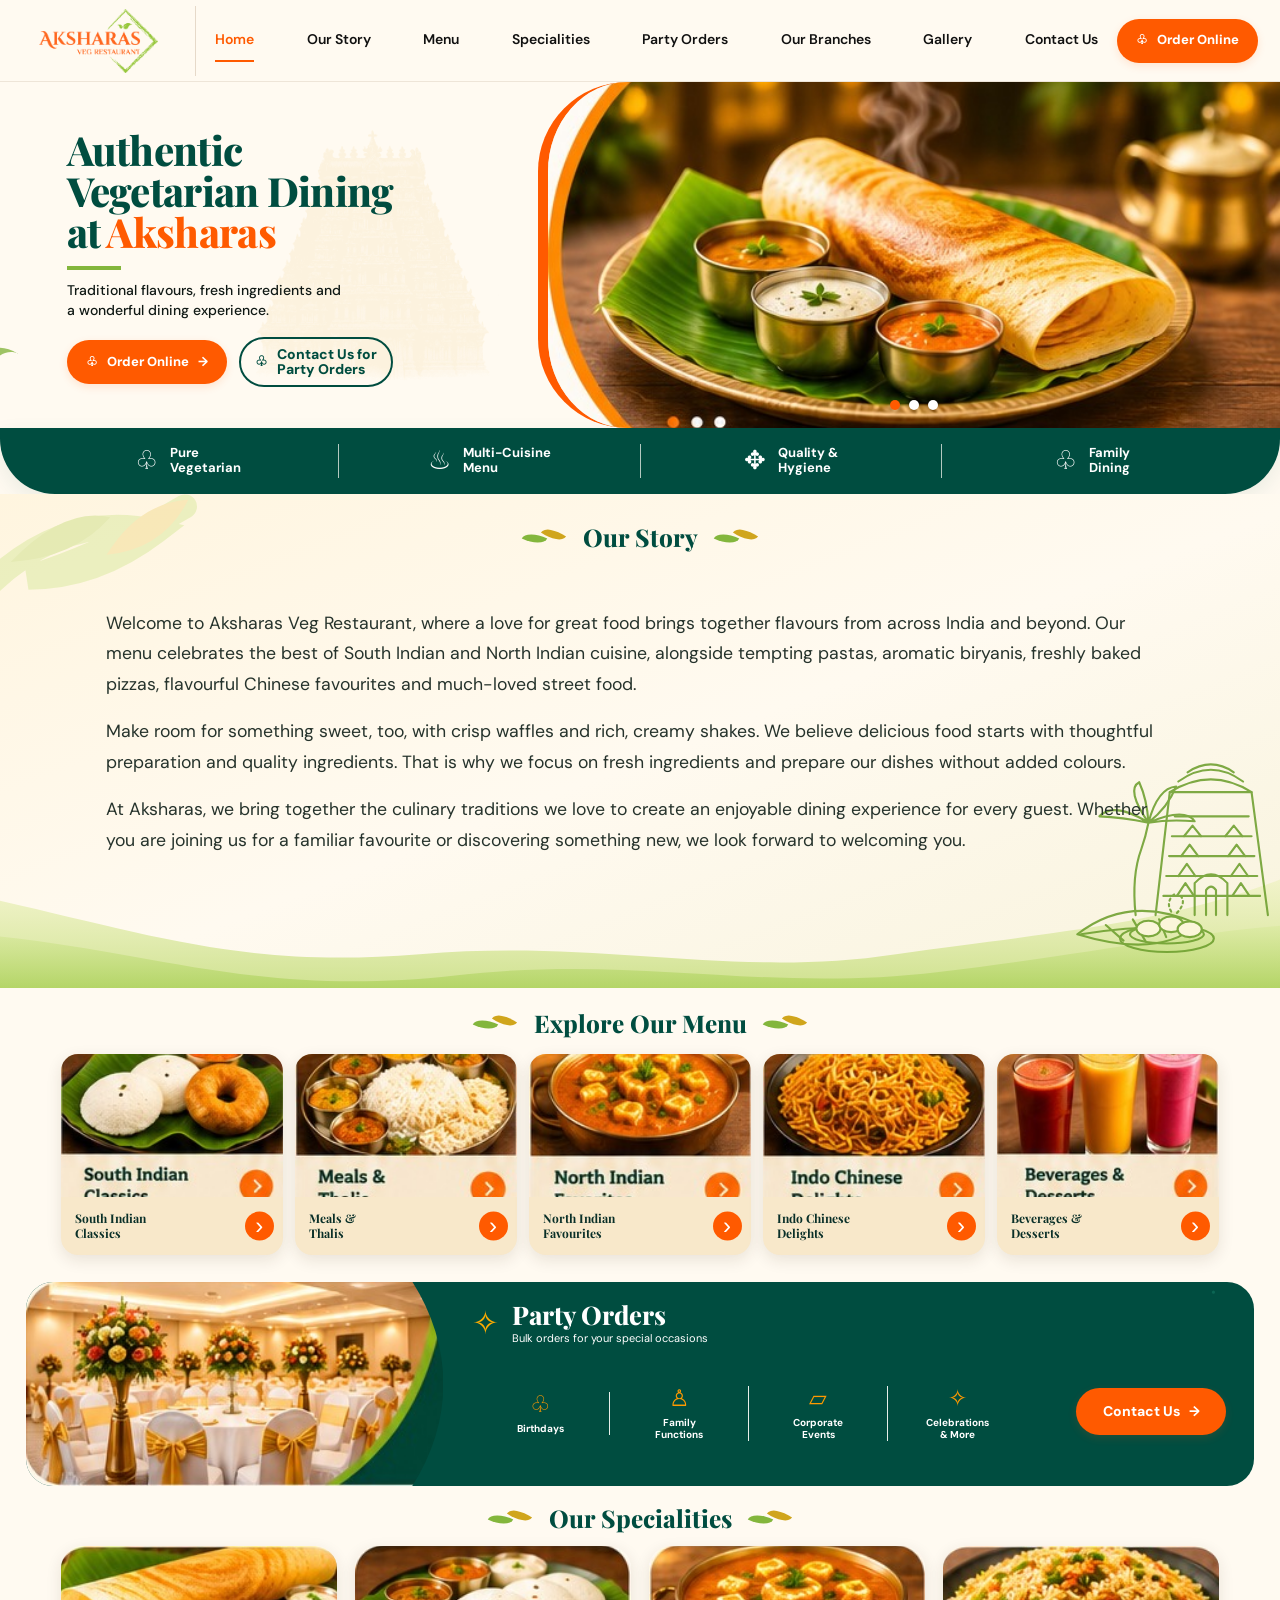
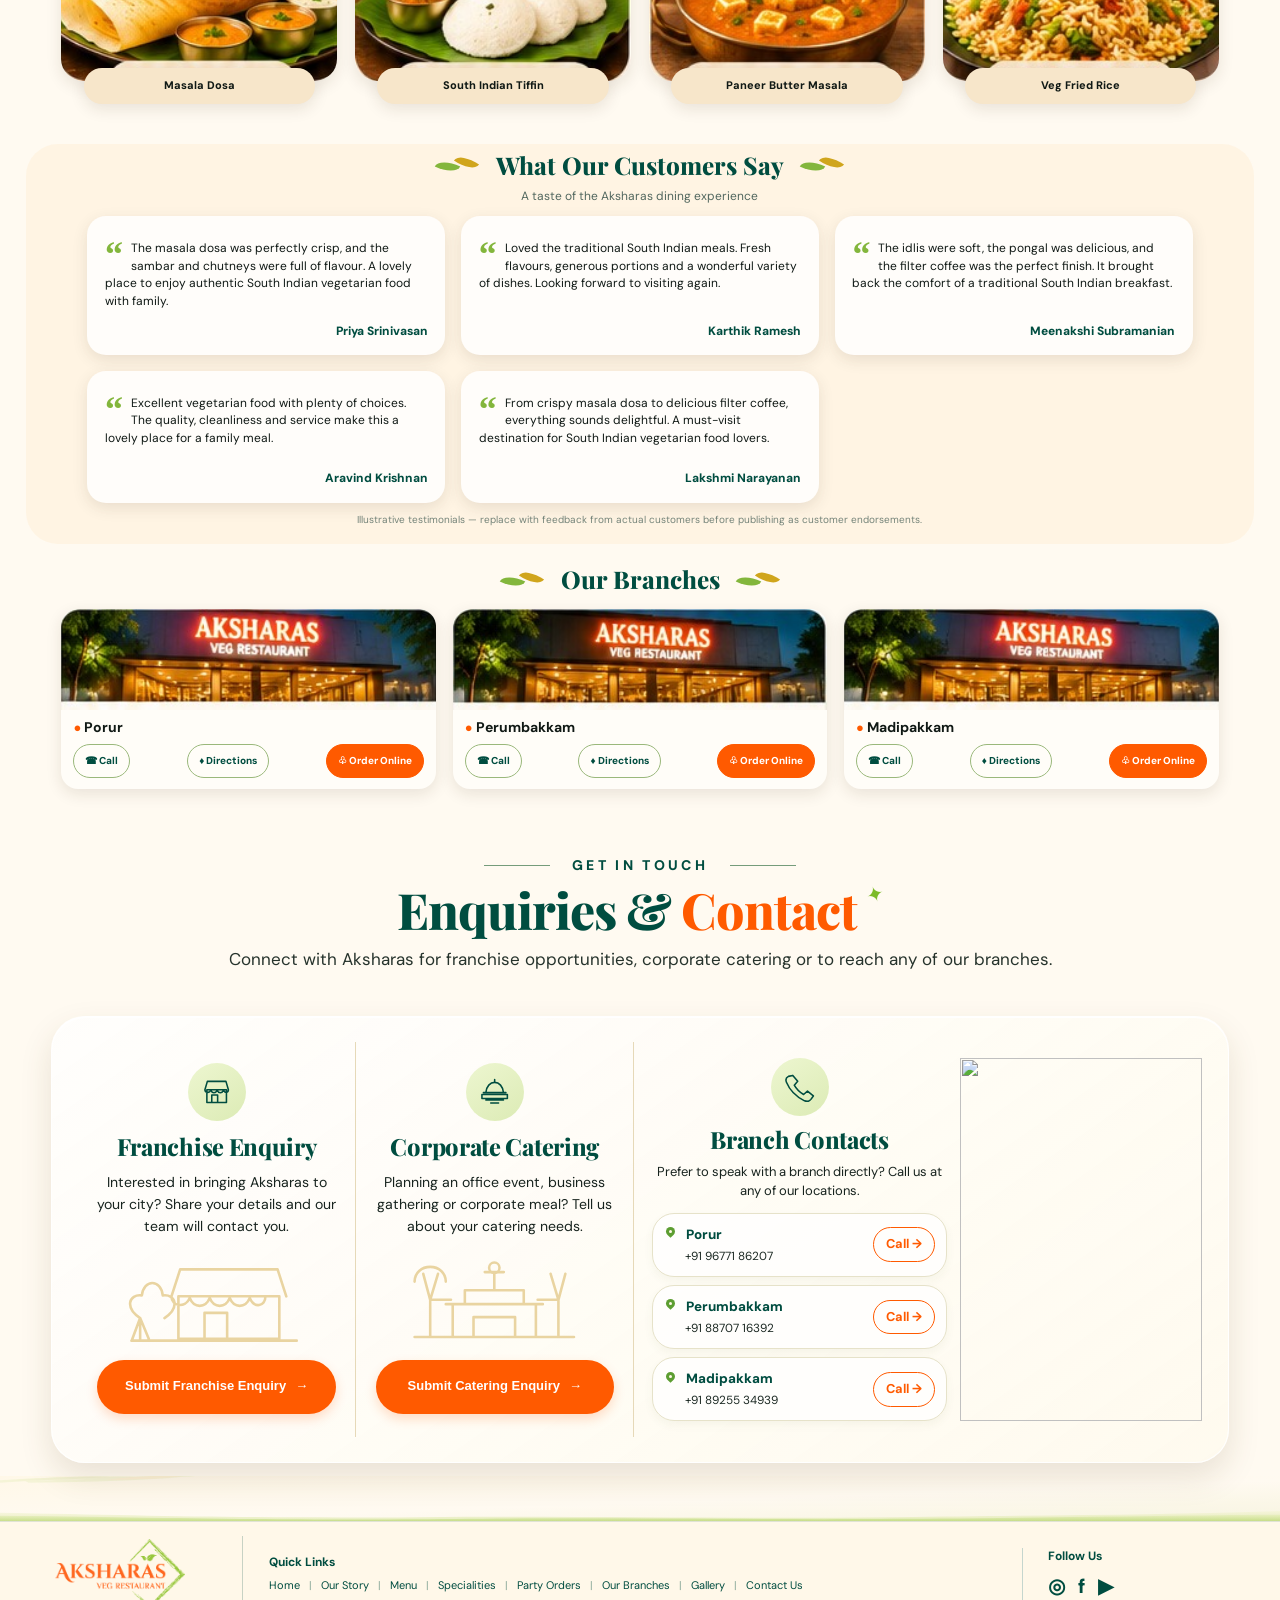
==== index.html @ 46354609 "Add files via upload" ====
<!doctype html>
<html lang="en">
<head>
  <meta charset="utf-8"><meta name="viewport" content="width=device-width, initial-scale=1">
  <meta name="theme-color" content="#004d40">
  <meta name="description" content="Aksharas Veg Restaurant – authentic vegetarian dining, South Indian favourites, multi-cuisine meals and party orders in Porur, Perumbakkam and Madipakkam.">
  <title>Aksharas Veg Restaurant | Authentic Vegetarian Dining</title>
  <link rel="preconnect" href="https://fonts.googleapis.com"><link rel="preconnect" href="https://fonts.gstatic.com" crossorigin>
  <link href="https://fonts.googleapis.com/css2?family=DM+Sans:wght@400;500;600;700;800&family=Playfair+Display:wght@600;700;800&display=swap" rel="stylesheet">
  <link rel="stylesheet" href="styles.css">
</head>
<body>
<header class="header">
  <a class="brand" href="#home" aria-label="Aksharas Veg Restaurant home"><img src="assets/aksharas-logo.png" alt="Aksharas Veg Restaurant"></a>
  <button class="nav-toggle" aria-label="Open menu" aria-expanded="false">☰</button>
  <nav class="nav" aria-label="Main navigation">
    <a class="active" href="#home">Home</a><a href="#story">Our Story</a><a href="#menu">Menu</a><a href="#specialities">Specialities</a><a href="#party">Party Orders</a><a href="#branches">Our Branches</a><a href="#gallery">Gallery</a><a href="#contact">Contact Us</a>
  </nav>
  <a class="order-btn header-order" href="https://crossroads.dotpe.in" target="_blank" rel="noopener">♧ <span>Order Online</span></a>
</header>
<main>
  <section class="hero" id="home">
    <div class="hero-copy"><h1>Authentic<br>Vegetarian Dining<br>at <em>Aksharas</em></h1><span class="green-rule"></span><p>Traditional flavours, fresh ingredients and<br class="desktop-only"> a wonderful dining experience.</p>
      <div class="hero-buttons"><a class="order-btn" href="https://crossroads.dotpe.in" target="_blank" rel="noopener">♧ <span>Order Online</span> <b>→</b></a><a class="party-outline" href="#contact">♧ <span>Contact Us for<br>Party Orders</span></a></div>
    </div>
    <div class="hero-visual"><img src="assets/hero-dosa.jpg" alt="Golden South Indian dosa served with chutneys and sambar"><div class="slider-dots"><i class="selected"></i><i></i><i></i></div></div>
  </section>
  <section class="benefits" aria-label="Why Aksharas"><div>♧ <span>Pure<br>Vegetarian</span></div><i></i><div>♨ <span>Multi-Cuisine<br>Menu</span></div><i></i><div>✥ <span>Quality &<br>Hygiene</span></div><i></i><div>♧ <span>Family<br>Dining</span></div></section>
  <section class="story-section section" id="story">
    <div class="section-title"><span></span><h2>Our Story</h2><span></span></div>
    <div class="story-content">
      <p>Welcome to Aksharas Veg Restaurant, where a love for great food brings together flavours from across India and beyond. Our menu celebrates the best of South Indian and North Indian cuisine, alongside tempting pastas, aromatic biryanis, freshly baked pizzas, flavourful Chinese favourites and much-loved street food.</p>
      <p>Make room for something sweet, too, with crisp waffles and rich, creamy shakes. We believe delicious food starts with thoughtful preparation and quality ingredients. That is why we focus on fresh ingredients and prepare our dishes without added colours.</p>
      <p>At Aksharas, we bring together the culinary traditions we love to create an enjoyable dining experience for every guest. Whether you are joining us for a familiar favourite or discovering something new, we look forward to welcoming you.</p>
    </div>
  </section>
  <section class="menu-section section" id="menu"><div class="section-title"><span></span><h2>Explore Our Menu</h2><span></span></div>
    <div class="category-grid">
      <a class="category" href="https://crossroads.dotpe.in" target="_blank" rel="noopener"><img src="assets/menu-south-indian.jpg" alt="South Indian breakfast"><div>South Indian<br>Classics <b>›</b></div></a>
      <a class="category" href="https://crossroads.dotpe.in" target="_blank" rel="noopener"><img src="assets/menu-meals.jpg" alt="Meals and thalis"><div>Meals &<br>Thalis <b>›</b></div></a>
      <a class="category" href="https://crossroads.dotpe.in" target="_blank" rel="noopener"><img src="assets/menu-north-indian.jpg" alt="North Indian curry"><div>North Indian<br>Favourites <b>›</b></div></a>
      <a class="category" href="https://crossroads.dotpe.in" target="_blank" rel="noopener"><img src="assets/menu-noodles.jpg" alt="Indo Chinese noodles"><div>Indo Chinese<br>Delights <b>›</b></div></a>
      <a class="category" href="https://crossroads.dotpe.in" target="_blank" rel="noopener"><img src="assets/menu-beverages.jpg" alt="Beverages and desserts"><div>Beverages &<br>Desserts <b>›</b></div></a>
    </div>
  </section>
  <section class="party-banner" id="party"><div class="party-photo"><img src="assets/party-venue.jpg" alt="Decorated venue for family functions and celebrations"></div><div class="party-info"><div class="party-heading"><span class="party-mark">✧</span><div><h2>Party Orders</h2><p>Bulk orders for your special occasions</p></div></div><div class="occasions"><div>♧<small>Birthdays</small></div><div>♙<small>Family<br>Functions</small></div><div>▱<small>Corporate<br>Events</small></div><div>✧<small>Celebrations<br>& More</small></div></div><a class="order-btn enquire-btn" href="#contact">Contact Us <b>→</b></a></div></section>
  <section class="special-section section" id="specialities"><div class="section-title"><span></span><h2>Our Specialities</h2><span></span></div><div class="special-grid">
    <article class="special-card"><img src="assets/special-dosa.jpg" alt="Masala dosa"><h3>Masala Dosa</h3></article><article class="special-card"><img src="assets/special-tiffin.jpg" alt="South Indian tiffin"><h3>South Indian Tiffin</h3></article><article class="special-card"><img src="assets/special-paneer.jpg" alt="Paneer butter masala"><h3>Paneer Butter Masala</h3></article><article class="special-card"><img src="assets/special-rice.jpg" alt="Vegetable fried rice"><h3>Veg Fried Rice</h3></article>
  </div></section>
  <section class="testimonials section" id="testimonials">
    <div class="section-title"><span></span><h2>What Our Customers Say</h2><span></span></div>
    <p class="testimonial-note">A taste of the Aksharas dining experience</p>
    <div class="review-grid">
      <article class="review-card">
        <p class="review-quote">The masala dosa was perfectly crisp, and the sambar and chutneys were full of flavour. A lovely place to enjoy authentic South Indian vegetarian food with family.</p>
        <p class="review-attribution">Priya Srinivasan</p>
      </article>
      <article class="review-card">
        <p class="review-quote">Loved the traditional South Indian meals. Fresh flavours, generous portions and a wonderful variety of dishes. Looking forward to visiting again.</p>
        <p class="review-attribution">Karthik Ramesh</p>
      </article>
      <article class="review-card">
        <p class="review-quote">The idlis were soft, the pongal was delicious, and the filter coffee was the perfect finish. It brought back the comfort of a traditional South Indian breakfast.</p>
        <p class="review-attribution">Meenakshi Subramanian</p>
      </article>
      <article class="review-card">
        <p class="review-quote">Excellent vegetarian food with plenty of choices. The quality, cleanliness and service make this a lovely place for a family meal.</p>
        <p class="review-attribution">Aravind Krishnan</p>
      </article>
      <article class="review-card">
        <p class="review-quote">From crispy masala dosa to delicious filter coffee, everything sounds delightful. A must-visit destination for South Indian vegetarian food lovers.</p>
        <p class="review-attribution">Lakshmi Narayanan</p>
      </article>
    </div>
    <p class="testimonial-note testimonial-disclaimer">Illustrative testimonials — replace with feedback from actual customers before publishing as customer endorsements.</p>
  </section>
  <section class="branches section" id="branches"><div class="section-title"><span></span><h2>Our Branches</h2><span></span></div><div class="branch-grid">
    <article class="branch-card"><img src="assets/branch-porur.jpg" alt="Aksharas restaurant branch"><div class="branch-details"><h3><i>●</i> Porur</h3><div class="branch-actions"><a href="tel:+919677186207">☎ Call</a><a href="https://www.google.com/maps/search/?api=1&query=Aksharas+Veg+Restaurant+Porur+Chennai" target="_blank" rel="noopener">♦ Directions</a><a class="order-mini" href="https://crossroads.dotpe.in" target="_blank" rel="noopener">♧ Order Online</a></div></div></article>
    <article class="branch-card"><img src="assets/branch-perumbakkam.jpg" alt="Aksharas restaurant branch"><div class="branch-details"><h3><i>●</i> Perumbakkam</h3><div class="branch-actions"><a href="tel:+918870716392">☎ Call</a><a href="https://www.google.com/maps/search/?api=1&query=Aksharas+Veg+Restaurant+Perumbakkam+Chennai" target="_blank" rel="noopener">♦ Directions</a><a class="order-mini" href="https://crossroads.dotpe.in" target="_blank" rel="noopener">♧ Order Online</a></div></div></article>
    <article class="branch-card"><img src="assets/branch-madipakkam.jpg" alt="Aksharas restaurant branch"><div class="branch-details"><h3><i>●</i> Madipakkam</h3><div class="branch-actions"><a href="tel:+918925534939">☎ Call</a><a href="https://www.google.com/maps/search/?api=1&query=Aksharas+Veg+Restaurant+Madipakkam+Chennai" target="_blank" rel="noopener">♦ Directions</a><a class="order-mini" href="https://crossroads.dotpe.in" target="_blank" rel="noopener">♧ Order Online</a></div></div></article>
  </div></section>

  <section class="contact-section section" id="contact">
    <div class="contact-heading">
      <div class="contact-eyebrow"><span></span>GET IN TOUCH<span></span></div>
      <h2>Enquiries &amp; <em>Contact</em><i aria-hidden="true">✦</i></h2>
      <p class="contact-intro">Connect with Aksharas for franchise opportunities, corporate catering or to reach any of our branches.</p>
    </div>
    <div class="contact-panel">
      <article class="contact-panel-column franchise-card">
        <div class="contact-enquiry-icon" aria-hidden="true"><svg viewBox="0 0 64 64"><path d="M12 28h40v26H12zM8 28l5-17h38l5 17M8 28c0 6 9 8 12 1 3 7 10 7 13 0 3 7 10 7 13 0 3 7 10 5 10-1M22 54V39h12v15"/></svg></div>
        <h3>Franchise Enquiry</h3>
        <p>Interested in bringing Aksharas to your city? Share your details and our team will contact you.</p>
        <div class="contact-card-art franchise-art" aria-hidden="true"><svg viewBox="0 0 220 110"><path d="M22 94V70m0 0c-18-12-13-28 2-26 2-19 22-19 24 0 15-2 20 14 2 26M22 70l-9 24m9-24 10 24M66 45h116v49H66zM58 45l10-31h112l10 31M58 45c0 12 16 14 21 2 5 12 18 12 23 0 5 12 18 12 23 0 5 12 18 12 23 0 5 12 18 10 18-2M96 94V64h26v30M12 96h190"/></svg></div>
        <button class="order-btn contact-form-button" type="button" data-open-form="franchise-form">Submit Franchise Enquiry <span>→</span></button>
      </article>
      <article class="contact-panel-column catering-card">
        <div class="contact-enquiry-icon" aria-hidden="true"><svg viewBox="0 0 64 64"><path d="M9 34h46M14 34c1-13 9-21 18-21s17 8 18 21M6 38h52v8H6zM14 49h36M32 13V7M24 55h16"/></svg></div>
        <h3>Corporate Catering</h3>
        <p>Planning an office event, business gathering or corporate meal? Tell us about your catering needs.</p>
        <div class="contact-card-art catering-art" aria-hidden="true"><svg viewBox="0 0 220 110"><path d="M18 92h184M36 92V49m0 0-8-30m8 30 9-30m-9 30h24M184 92V49m0 0 8-30m-8 30-9-30m9 30h-24M62 54h96v38H62zM54 54h112M76 54V38h68v16M110 38V17m-11 0h22M86 92V69h48v23"/><circle cx="110" cy="12" r="6"/><path d="M18 28c0-10 8-17 18-17s18 7 18 17"/></svg></div>
        <button class="order-btn contact-form-button" type="button" data-open-form="catering-form">Submit Catering Enquiry <span>→</span></button>
      </article>
      <article class="contact-panel-column branch-panel-column">
        <div class="branch-panel-details">
          <div class="contact-enquiry-icon" aria-hidden="true"><svg viewBox="0 0 64 64"><path d="M18 9l10 12-7 8c5 9 10 14 19 19l8-7 12 10-5 7c-3 4-8 5-13 3C24 52 12 40 5 23 3 18 5 13 9 11z"/></svg></div>
          <h3>Branch Contacts</h3>
          <p>Prefer to speak with a branch directly? Call us at any of our locations.</p>
          <div class="branch-contact-list">
            <a href="tel:+919677186207"><strong><i class="branch-pin" aria-hidden="true"></i>Porur</strong><span>+91 96771 86207</span><b>Call →</b></a>
            <a href="tel:+918870716392"><strong><i class="branch-pin" aria-hidden="true"></i>Perumbakkam</strong><span>+91 88707 16392</span><b>Call →</b></a>
            <a href="tel:+918925534939"><strong><i class="branch-pin" aria-hidden="true"></i>Madipakkam</strong><span>+91 89255 34939</span><b>Call →</b></a>
          </div>
        </div>
        <div class="branch-panel-art" aria-hidden="true"><img src="assets/temple-branch-artwork.png" alt="" /></div>
      </article>
    </div>
  </section>

</main>
<footer class="footer" id="site-footer"><a class="footer-logo" href="#home"><img src="assets/aksharas-logo.png" alt="Aksharas Veg Restaurant"></a><div class="footer-links"><h3>Quick Links</h3><nav><a href="#home">Home</a><a href="#story">Our Story</a><a href="#menu">Menu</a><a href="#specialities">Specialities</a><a href="#party">Party Orders</a><a href="#branches">Our Branches</a><a href="#gallery">Gallery</a><a href="#contact">Contact Us</a></nav></div><div class="social"><h3>Follow Us</h3><a href="https://www.instagram.com/" aria-label="Instagram">◎</a><a href="https://www.facebook.com/" aria-label="Facebook">f</a><a href="https://www.youtube.com/" aria-label="YouTube">▶</a></div></footer>

<dialog class="enquiry-dialog" id="franchise-dialog">
  <form class="business-enquiry-form" id="franchise-form" data-enquiry-type="franchisee">
    <button class="close-dialog" type="button" aria-label="Close">×</button>
    <h2>Franchisee Enquiry</h2><p>Tell us a little about yourself and the location you are considering.</p>
    <div class="form-grid">
      <label>Full name *<input name="name" autocomplete="name" required maxlength="100"></label>
      <label>Mobile number *<input name="phone" type="tel" autocomplete="tel" inputmode="tel" required pattern="[+0-9() -]{10,20}" placeholder="+91"></label>
      <label>Email address<input name="email" type="email" autocomplete="email" maxlength="160"></label>
      <label>Preferred city / location *<input name="location" required maxlength="120" placeholder="City or area"></label>
      <label class="full">Investment capacity *<select name="investment_range" required><option value="">Select investment range</option><option>Below ₹25 lakh</option><option>₹25–50 lakh</option><option>₹50 lakh–₹1 crore</option><option>Above ₹1 crore</option><option>Prefer to discuss</option></select></label>
      <label class="full">Relevant business / restaurant experience<textarea name="experience" rows="3" maxlength="1500" placeholder="Optional"></textarea></label>
    </div>
    <label class="website-honeypot" aria-hidden="true">Leave this field empty<input name="website" tabindex="-1" autocomplete="off"></label>
    <p class="form-status" role="status" aria-live="polite"></p>
    <button class="order-btn" type="submit">Submit Enquiry →</button>
  </form>
</dialog>
<dialog class="enquiry-dialog" id="catering-dialog">
  <form class="business-enquiry-form" id="catering-form" data-enquiry-type="corporate_catering">
    <button class="close-dialog" type="button" aria-label="Close">×</button>
    <h2>Corporate Catering Enquiry</h2><p>Share your organisation and event requirements. Our team will get in touch.</p>
    <div class="form-grid">
      <label>Company / organisation *<input name="company" required maxlength="150" autocomplete="organization"></label>
      <label>Contact person *<input name="name" required maxlength="100" autocomplete="name"></label>
      <label>Mobile number *<input name="phone" type="tel" required inputmode="tel" pattern="[+0-9() -]{10,20}" placeholder="+91" autocomplete="tel"></label>
      <label>Email address<input name="email" type="email" maxlength="160" autocomplete="email"></label>
      <label>Event / delivery location *<input name="location" required maxlength="180" placeholder="Office, venue or area"></label>
      <label>Event date<input name="event_date" type="date"></label>
      <label>Approximate number of people<input name="guest_count" type="number" min="1" max="10000" placeholder="e.g. 100"></label>
      <label class="full">Catering requirements<textarea name="details" rows="3" maxlength="2000" placeholder="Meal type, service timing, menu preferences, etc."></textarea></label>
    </div>
    <label class="website-honeypot" aria-hidden="true">Leave this field empty<input name="website" tabindex="-1" autocomplete="off"></label>
    <p class="form-status" role="status" aria-live="polite"></p>
    <button class="order-btn" type="submit">Submit Enquiry →</button>
  </form>
</dialog>
<script src="config.js"></script><script src="script.js"></script>
</body></html>
---- styles.css ----
:root{
  --green:#004d40;--green2:#075b4b;--orange:#ff5a00;--lime:#83b63c;
  --cream:#fffaf1;--cream2:#fff1d9;--ink:#092f28;
  --shadow:0 5px 16px #3b28151c;--content:1840px;
  --space:clamp(16px,2.4vw,42px);
}
*{box-sizing:border-box}
html{scroll-behavior:smooth;scroll-padding-top:88px;overflow-x:clip}
body{margin:0;background:var(--cream);color:#101915;font-family:'DM Sans',Arial,sans-serif;font-size:14px;line-height:1.45;overflow-x:clip}
img{max-width:100%}
a,button{-webkit-tap-highlight-color:transparent}
button,a{touch-action:manipulation}

/* Header: centred content and a reliable compact navigation at tablet widths */
.header{height:82px;background:#fffdf9;display:flex;align-items:center;padding-inline:max(22px,calc((100vw - var(--content))/2));gap:clamp(14px,1.5vw,26px);position:relative;z-index:20;border-bottom:1px solid #eee5d8}
.brand{width:174px;min-width:154px;height:70px;display:flex;align-items:center;border-right:1px solid #e6d9c9;padding-right:20px}
.brand img{display:block;width:100%;height:64px;object-fit:contain}
.nav{display:flex;align-items:center;justify-content:space-between;gap:clamp(8px,.7vw,14px);flex:1;min-width:0}
.nav a{font-size:clamp(14px,.9vw,16px);font-weight:600;color:#111;text-decoration:none;white-space:nowrap;padding:10px 0;border-bottom:2px solid transparent}
.nav a.active,.nav a:hover{color:var(--orange);border-bottom-color:var(--orange)}
.order-btn{background:var(--orange);color:#fff;border:0;border-radius:30px;padding:13px 22px;text-decoration:none;font-weight:800;display:inline-flex;align-items:center;justify-content:center;gap:9px;white-space:nowrap;box-shadow:0 3px 8px #ff5a0024;cursor:pointer;min-height:44px}
.order-btn:hover{background:#e94f00}
.header-order{padding:12px 19px;font-size:13px;flex:none}
.nav-toggle{display:none;border:0;background:transparent;color:var(--green);font-size:28px;line-height:1;padding:8px;cursor:pointer}

/* Hero */
.hero{width:100%;max-width:var(--content);margin-inline:auto;min-height:clamp(340px,27vw,500px);display:grid;grid-template-columns:minmax(390px,42%) minmax(0,58%);background:var(--cream);overflow:hidden}
.hero-copy{padding:clamp(26px,3vw,54px) clamp(22px,2.8vw,52px) clamp(24px,2.5vw,42px) clamp(34px,5.2vw,96px);display:flex;flex-direction:column;justify-content:center;align-items:flex-start;position:relative;min-width:0}
.hero-copy:before,.hero-copy:after{content:'';position:absolute;width:48px;height:48px;border-left:13px solid #86b642;border-radius:100%;opacity:.8;transform:rotate(35deg);left:-24px;top:40px;pointer-events:none}
.hero-copy:after{top:auto;bottom:30px;left:-25px}
.hero h1{font:800 clamp(32px,3.15vw,56px)/1.02 'Playfair Display',Georgia,serif;color:var(--green);margin:0;letter-spacing:-.7px}
.hero h1 em{font-style:normal;color:var(--orange)}
.green-rule{display:block;width:54px;height:4px;background:var(--lime);margin:14px 0 11px}
.hero-copy>p{font-size:clamp(14px,.95vw,18px);line-height:1.42;font-weight:500;margin:0 0 16px;max-width:440px}
.hero-buttons{display:flex;flex-wrap:wrap;gap:12px;align-items:center}
.hero-buttons .order-btn{padding:12px 19px;font-size:13px}
.party-outline{border:2px solid var(--green);border-radius:30px;color:var(--green);padding:8px 14px;text-decoration:none;display:flex;align-items:center;gap:9px;font-weight:800;line-height:1.1;min-height:46px}
.party-outline:hover{background:#eaf3ed}
.hero-visual{position:relative;min-width:0;min-height:clamp(340px,27vw,500px);border-left:10px solid var(--orange);border-radius:clamp(65px,7vw,120px) 0 0 clamp(65px,7vw,120px);overflow:hidden;background:#e8d8bd}
.hero-visual img{display:block;width:100%;height:100%;position:absolute;inset:0;object-fit:cover;object-position:center center}
.slider-dots{position:absolute;bottom:18px;left:50%;transform:translateX(-50%);display:flex;gap:9px;z-index:2}
.slider-dots i{width:10px;height:10px;border-radius:50%;background:#fff;box-shadow:0 1px 4px #0004}
.slider-dots i.selected{background:var(--orange)}

/* Benefits strip */
.benefits{width:100%;max-width:var(--content);min-height:66px;margin-inline:auto;background:var(--green);color:#fff;display:flex;align-items:center;justify-content:space-evenly;border-radius:0 0 55px 55px;padding:9px clamp(24px,5vw,90px);gap:clamp(10px,2vw,32px)}
.benefits div{display:flex;align-items:center;justify-content:center;gap:12px;font:26px Georgia,serif;flex:1;min-width:0}
.benefits span{font:700 13px/1.15 'DM Sans',sans-serif}
.benefits>i{height:34px;border-left:1px solid #d4e0d8;opacity:.85;flex:none}

/* Common section geometry */
.section{width:100%;max-width:var(--content);margin-inline:auto;padding-left:clamp(20px,4.8vw,88px);padding-right:clamp(20px,4.8vw,88px)}
.menu-section{padding-top:22px;padding-bottom:27px}
.section-title{display:flex;align-items:center;justify-content:center;gap:17px;text-align:center;margin:0 auto 16px}
.section-title h2{font:800 clamp(23px,1.9vw,32px)/1.15 'Playfair Display',Georgia,serif;color:var(--green);margin:0;white-space:normal}
.section-title>span{width:43px;height:17px;position:relative;flex:none}
.section-title>span:before,.section-title>span:after{content:'';position:absolute;width:23px;height:11px;background:var(--lime);border-radius:100% 0 100% 0;transform:rotate(25deg);left:0;top:4px}
.section-title>span:after{left:19px;top:0;background:#d0a51c;transform:rotate(-145deg)}

/* Menu categories */
.category-grid{display:grid;grid-template-columns:repeat(5,minmax(0,1fr));gap:clamp(10px,1vw,18px)}
.category{border-radius:17px;overflow:hidden;text-decoration:none;color:var(--ink);background:#f8e8ca;box-shadow:var(--shadow);min-width:0;display:flex;flex-direction:column}
.category img{display:block;width:100%;aspect-ratio:1.55/1;height:auto;object-fit:cover;object-position:center}
.category div{min-height:58px;padding:9px 40px 9px 14px;position:relative;display:flex;align-items:center;font:700 clamp(12px,.9vw,15px)/1.2 'Playfair Display',Georgia,serif}
.category b{position:absolute;right:9px;top:50%;transform:translateY(-50%);width:29px;height:29px;background:var(--orange);color:#fff;border-radius:50%;display:grid;place-items:center;font:24px Arial}
.category:hover{transform:translateY(-2px);transition:transform .18s ease}

/* Party orders: image + compact information grid, with no unused oversized column */
.party-banner{width:calc(100% - clamp(24px,4vw,72px));max-width:1760px;margin:0 auto;min-height:clamp(170px,13vw,230px);border-radius:27px;overflow:hidden;background:var(--green);display:grid;grid-template-columns:minmax(260px,34%) minmax(0,66%);color:#fff;position:relative}
.party-photo{height:100%;min-height:inherit;clip-path:ellipse(100% 132% at 0% 50%);overflow:hidden;background:#d9c4a3}
.party-photo img{display:block;width:100%;height:100%;min-height:inherit;object-fit:cover;object-position:center}
.party-info{padding:clamp(14px,1.4vw,24px) clamp(18px,2.2vw,40px);display:grid;grid-template-columns:minmax(0,1fr) minmax(145px,180px);grid-template-rows:auto 1fr;align-items:center;column-gap:clamp(12px,1.5vw,26px);row-gap:8px;background:radial-gradient(circle at 95% 5%,#0b6654 0 1px,transparent 2px)}
.party-heading{display:flex;align-items:center;gap:13px;grid-column:1/-1;min-width:0}
.party-mark{font-size:clamp(30px,2.5vw,42px);line-height:1;color:#ffad00;flex:none}
.party-heading h2{font:800 clamp(25px,2vw,34px)/1.1 'Playfair Display',Georgia,serif;margin:0}
.party-heading p{margin:3px 0 0;font-size:clamp(11px,.8vw,13px)}
.occasions{display:grid;grid-template-columns:repeat(4,minmax(0,1fr));align-items:center;margin:4px 0 0;min-width:0}
.occasions div{min-width:0;text-align:center;color:#ff9a00;font-size:clamp(20px,1.8vw,29px);line-height:1.1;padding:0 clamp(4px,.7vw,12px);border-right:1px solid #e7eee9}
.occasions div:last-child{border:0}
.occasions small{display:block;color:#fff;font-size:clamp(10px,.72vw,12px);font-weight:700;margin-top:5px;line-height:1.2}
.enquire-btn{align-self:center;justify-self:end;padding:13px clamp(18px,2vw,30px);margin:0;min-width:150px}

/* Specialities */
.special-section{padding-top:19px;padding-bottom:25px}
.special-section .section-title{margin-bottom:13px}
.special-grid{display:grid;grid-template-columns:repeat(4,minmax(0,1fr));gap:clamp(12px,1.4vw,22px)}
.special-card{position:relative;text-align:center;padding-bottom:15px;min-width:0}
.special-card img{display:block;width:100%;aspect-ratio:2.05/1;height:auto;object-fit:cover;object-position:center;border-radius:22px;box-shadow:var(--shadow)}
.special-card h3{position:relative;margin:-13px auto 0;background:#f7e6ca;border-radius:25px;box-shadow:var(--shadow);font-size:clamp(11px,.8vw,13px);font-weight:800;padding:9px 10px;width:min(84%,250px);min-height:36px;display:flex;align-items:center;justify-content:center;line-height:1.2;white-space:normal}

/* Testimonials – manually maintained sample copy; no Google Reviews integration */
.testimonials{background:#fff3df;border-radius:32px;padding-top:8px;padding-bottom:17px;margin:0 auto;width:calc(100% - clamp(24px,4vw,72px));max-width:1760px}
.testimonials .section-title{margin-bottom:9px}
.testimonial-note{text-align:center;color:#52675e;font-size:12px;margin:0 auto 10px}
.testimonial-disclaimer{font-size:10px;opacity:.8;margin:10px auto 0}
.review-grid{display:grid;grid-template-columns:repeat(3,minmax(0,1fr));gap:clamp(12px,1.2vw,20px)}
.review-card{background:#fffdfa;border-radius:19px;padding:15px clamp(13px,1.4vw,22px);box-shadow:var(--shadow);min-height:132px;min-width:0;display:flex;flex-direction:column}
.review-stars{text-align:center;color:#ff9700;font-size:21px;letter-spacing:2px;line-height:1.1}
.review-quote{font-size:clamp(12px,.82vw,14px);line-height:1.48;margin:9px 0 12px;overflow-wrap:anywhere;flex:1}
.review-quote:before{content:'“';font:700 36px Georgia;color:var(--lime);float:left;margin:-7px 8px 0 0}
.review-attribution{text-align:right;color:var(--green);font-size:12px;font-weight:800;margin:0}

/* Branch cards */
.branches{padding-top:22px;padding-bottom:28px}
.branches .section-title{margin-bottom:15px}
.branch-grid{display:grid;grid-template-columns:repeat(3,minmax(0,1fr));gap:clamp(12px,1.3vw,20px)}
.branch-card{border-radius:17px;overflow:hidden;background:#fffdf8;box-shadow:var(--shadow);min-width:0}
.branch-card>img{display:block;width:100%;aspect-ratio:3.7/1;height:auto;object-fit:cover;object-position:center 28%}
.branch-details{padding:9px 12px 11px}
.branch-details h3{margin:0 0 8px;font-size:clamp(14px,.95vw,17px);line-height:1.2}
.branch-details h3 i{font-style:normal;color:var(--orange);font-size:13px}
.branch-actions{display:flex;gap:7px;justify-content:space-between;align-items:center}
.branch-actions a{border:1px solid #9ab87b;border-radius:22px;padding:8px 11px;color:var(--green);font-size:clamp(10px,.7vw,12px);font-weight:800;text-decoration:none;white-space:nowrap;min-height:34px;display:inline-flex;align-items:center;justify-content:center}
.branch-actions a:hover{background:#edf4e7}
.branch-actions .order-mini{background:var(--orange);border-color:var(--orange);color:#fff}
.branch-actions .order-mini:hover{background:#e94f00}

/* Footer */
.footer{background:var(--green);color:#fff;min-height:105px;padding:14px max(24px,calc((100vw - var(--content))/2));display:grid;grid-template-columns:minmax(150px,18%) minmax(0,1fr) minmax(140px,18%);align-items:center;gap:clamp(16px,2vw,30px);position:relative;overflow:hidden}
.footer:before,.footer:after{content:'✦';position:absolute;color:#2b765c;font-size:64px;opacity:.55;pointer-events:none}
.footer:before{left:-8px;bottom:-25px}.footer:after{right:-5px;top:-20px}
.footer-logo{height:76px;border-right:1px solid #d1dfd7;padding-right:clamp(14px,2vw,28px);display:flex;align-items:center;position:relative;z-index:1}
.footer-logo img{width:100%;max-height:70px;object-fit:contain}
.footer-links,.social{position:relative;z-index:1;min-width:0}
.footer h3{font-size:12px;margin:0 0 7px}
.footer-links nav{display:flex;gap:9px;flex-wrap:wrap;align-items:center}
.footer a{color:#fff;text-decoration:none;font-size:11px}
.footer-links nav a+a:before{content:'|';color:#8da99b;margin-right:9px}
.social{border-left:1px solid #c5d6ce;padding-left:clamp(14px,2vw,25px);white-space:nowrap}
.social a{font-size:20px;margin-right:13px;font-weight:800}

/* Enquiry dialog */
.enquiry-dialog{border:0;border-radius:20px;padding:0;width:min(560px,92vw);max-height:90dvh;overflow:auto;box-shadow:0 20px 70px #0005}
.enquiry-dialog::backdrop{background:#001c17a8}
.enquiry-dialog form{padding:clamp(18px,3vw,28px);position:relative}
.enquiry-dialog h2{font:800 27px 'Playfair Display',serif;color:var(--green);margin:0}
.enquiry-dialog form>p{color:#53655e}
.close-dialog{position:absolute;right:16px;top:10px;border:0;background:none;font-size:28px;cursor:pointer}
.form-grid{display:grid;grid-template-columns:repeat(2,minmax(0,1fr));gap:12px}
.form-grid label{display:grid;gap:5px;font-size:12px;font-weight:700;min-width:0}
.form-grid input,.form-grid select,.form-grid textarea{width:100%;min-width:0;border:1px solid #d8d8cf;border-radius:8px;padding:10px;font:inherit;background:#fff}
.form-grid .full{grid-column:1/-1}.form-note{font-size:11px}
.desktop-only{display:block}

/* Large tablet and small laptop: collapse navigation before it becomes cramped */
@media(max-width:1120px){
  .header{height:76px;justify-content:space-between;gap:12px}
  .brand{width:158px;min-width:140px;height:66px;border-right:0;padding-right:8px}
  .brand img{height:60px}
  .nav-toggle{display:block;order:3}
  .header-order{margin-left:auto;padding:10px 16px}
  .nav{display:none;position:absolute;top:100%;left:0;right:0;background:#fffdf9;padding:12px clamp(20px,4vw,48px) 18px;box-shadow:0 10px 18px #0002;flex-direction:column;align-items:stretch;gap:0;max-height:calc(100dvh - 76px);overflow:auto}
  .nav.open{display:flex}
  .nav a{font-size:14px;padding:11px 0;border-bottom:1px solid #eee5d8}
  .hero{grid-template-columns:minmax(340px,43%) minmax(0,57%)}
  .hero-copy{padding-left:clamp(26px,4vw,55px)}
  .benefits{padding-inline:4%;gap:12px}
  .benefits div{gap:8px}
  .category-grid{grid-template-columns:repeat(3,minmax(0,1fr))}
  .category img{aspect-ratio:1.65/1}
  .party-banner{grid-template-columns:32% 68%}
  .party-info{grid-template-columns:minmax(0,1fr) 145px;padding:14px 18px}
  .occasions div{padding-inline:4px}
  .enquire-btn{min-width:135px;padding:11px 14px}
  .branch-actions{gap:5px}
  .branch-actions a{padding:7px 8px}
}

/* Tablet */
@media(max-width:900px){
  .hero{min-height:330px;grid-template-columns:minmax(300px,44%) minmax(0,56%)}
  .hero-visual{min-height:330px}
  .hero h1{font-size:clamp(30px,4vw,40px)}
  .hero-copy>p{font-size:14px}
  .benefits{min-height:72px;border-radius:0 0 36px 36px}
  .benefits div{font-size:22px}
  .benefits span{font-size:11px}
  .section{padding-inline:clamp(18px,3.5vw,32px)}
  .party-banner{min-height:180px;grid-template-columns:34% 66%}
  .party-photo{min-height:180px}
  .party-info{grid-template-columns:minmax(0,1fr) 125px;column-gap:8px;padding:12px}
  .party-heading h2{font-size:25px}
  .occasions div{font-size:20px}
  .occasions small{font-size:10px}
  .enquire-btn{min-width:120px;padding:10px 11px;font-size:12px}
  .review-grid{grid-template-columns:repeat(2,minmax(0,1fr))}
  .branch-grid{grid-template-columns:repeat(2,minmax(0,1fr))}
  .branch-card:last-child{grid-column:1/-1;max-width:calc(50% - 8px);width:100%;justify-self:center}
  .branch-card>img{aspect-ratio:3.7/1}
  .footer{grid-template-columns:150px minmax(0,1fr);gap:18px}
  .social{grid-column:2;border:0;padding:0}
}

/* Mobile */
@media(max-width:680px){
  html{scroll-padding-top:72px}
  .header{height:70px;padding-inline:15px;gap:8px}
  .brand{width:132px;min-width:120px;height:60px;padding:0}
  .brand img{height:56px}
  .header-order{font-size:11px;padding:9px 11px;min-height:40px;gap:5px}
  .nav-toggle{font-size:26px;padding:6px}
  .nav{max-height:calc(100dvh - 70px)}
  .hero{display:flex;flex-direction:column;min-height:0}
  .hero-copy{padding:25px 6.5% 22px;align-items:flex-start}
  .hero-copy:before,.hero-copy:after{opacity:.45}
  .hero h1{font-size:clamp(31px,8vw,39px);line-height:1.04}
  .green-rule{margin:10px 0 8px}
  .hero-copy>p{font-size:14px;line-height:1.45;margin-bottom:13px;max-width:430px}
  .hero-buttons{gap:9px;width:100%}
  .hero-buttons .order-btn,.party-outline{font-size:12px;padding:10px 13px;min-height:43px}
  .hero-visual{width:100%;min-height:0;height:auto;aspect-ratio:1.55/1;border:0;border-top:7px solid var(--orange);border-radius:52px 0 0 0}
  .hero-visual img{position:absolute;width:100%;height:100%;object-fit:cover;object-position:center}
  .slider-dots{bottom:12px}
  .benefits{display:grid;grid-template-columns:repeat(2,minmax(0,1fr));min-height:0;padding:13px 7%;gap:13px 8px;border-radius:0 0 28px 28px}
  .benefits div{justify-content:flex-start;font-size:22px;gap:8px;padding-left:8px}
  .benefits span{font-size:11px}
  .benefits>i{display:none}
  .section{padding-inline:16px}
  .menu-section{padding-top:19px;padding-bottom:21px}
  .section-title{gap:8px;margin-bottom:12px}
  .section-title h2{font-size:clamp(21px,5.6vw,25px)}
  .section-title>span{width:24px;transform:scale(.78)}
  .category-grid{grid-template-columns:repeat(2,minmax(0,1fr));gap:10px}
  .category:last-child{grid-column:auto}
  .category{border-radius:13px}
  .category img{aspect-ratio:1.45/1}
  .category div{min-height:49px;padding:7px 31px 7px 9px;font-size:12px}
  .category b{right:6px;width:24px;height:24px;font-size:21px}
  .party-banner{width:calc(100% - 24px);margin:0 12px;display:flex;flex-direction:column;border-radius:20px;min-height:0}
  .party-photo{height:auto;min-height:0;aspect-ratio:2.2/1;clip-path:none;width:100%}
  .party-photo img{height:100%;min-height:0;aspect-ratio:2.2/1;object-fit:cover;object-position:center}
  .party-info{display:grid;grid-template-columns:1fr;grid-template-rows:auto auto auto;gap:12px;padding:15px 14px 17px}
  .party-heading{grid-column:1;grid-row:1;gap:10px}
  .party-heading h2{font-size:25px}
  .party-heading p{font-size:11px}
  .party-mark{font-size:30px}
  .occasions{grid-column:1;grid-row:2;display:grid;grid-template-columns:repeat(4,minmax(0,1fr));width:100%;margin:0}
  .occasions div{font-size:20px;padding:0 3px}
  .occasions small{font-size:9px;line-height:1.2}
  .enquire-btn{grid-column:1;grid-row:3;justify-self:center;width:min(100%,220px);min-height:42px}
  .special-section{padding-top:17px;padding-bottom:18px}
  .special-grid{grid-template-columns:repeat(2,minmax(0,1fr));gap:8px 11px}
  .special-card{padding-bottom:12px}
  .special-card img{aspect-ratio:1.75/1;border-radius:15px}
  .special-card h3{width:90%;min-height:34px;margin-top:-11px;padding:8px 5px;font-size:10px}
  .testimonials{width:calc(100% - 24px);margin:0 12px;padding:12px 12px 15px;border-radius:22px}
  .review-grid{grid-template-columns:1fr;gap:10px}
  .review-card{min-height:0;padding:12px 14px}
  .review-quote{font-size:13px}
  .testimonial-note{font-size:11px;padding-inline:8px}
  .testimonial-note{font-size:11px;padding-inline:8px}
  .branches{padding-top:18px;padding-bottom:22px}
  .branch-grid{grid-template-columns:1fr;gap:12px}
  .branch-card:last-child{grid-column:auto;max-width:none;justify-self:stretch}
  .branch-card>img{aspect-ratio:3.3/1;height:auto}
  .branch-details{padding:9px 10px 11px}
  .branch-details h3{font-size:15px}
  .branch-actions{gap:6px}
  .branch-actions a{flex:1;font-size:10px;padding:8px 5px;min-width:0}
  .footer{grid-template-columns:1fr;gap:14px;padding:19px 20px 22px}
  .footer-logo{grid-column:auto;width:165px;height:62px;border:0;border-bottom:1px solid #b6c9bf;padding:0 0 10px}
  .footer-logo img{max-height:55px}
  .footer-links nav{gap:8px 10px}
  .footer-links nav a{font-size:11px}
  .footer-links nav a+a:before{margin-right:8px}
  .social{grid-column:auto;border:0;padding:0}
  .form-grid{grid-template-columns:1fr}
  .form-grid .full{grid-column:auto}
  .enquiry-dialog{width:calc(100vw - 24px)}
  .desktop-only{display:none}
}

/* Small phones */
@media(max-width:380px){
  .header{padding-inline:10px}
  .brand{width:112px;min-width:105px}
  .brand img{height:50px}
  .header-order{font-size:10px;padding:8px 9px}
  .nav-toggle{font-size:24px}
  .hero-buttons{align-items:stretch}
  .hero-buttons .order-btn,.party-outline{font-size:11px;padding-inline:10px}
  .section-title h2{font-size:20px}
  .section-title>span{width:17px}
  .category div{font-size:11px}
  .occasions small{font-size:8px}
  .branch-actions a{font-size:9px}
}

@media(prefers-reduced-motion:reduce){html{scroll-behavior:auto}*,*::before,*::after{transition:none!important;animation:none!important}}


/* Enquiry integration states */
.website-honeypot{position:absolute!important;left:-10000px!important;top:auto!important;width:1px!important;height:1px!important;overflow:hidden!important;}
.form-status{min-height:1.25rem;margin:.5rem 0;color:#004d40;font-size:.9rem;}
.form-status.error{color:#b42318;}
.form-status.success{color:#087443;}
button[disabled]{opacity:.65;cursor:wait;}


/* Contact Us: party CTAs navigate here; only franchise and corporate catering use forms. */
.contact-section{padding-top:30px;padding-bottom:30px;scroll-margin-top:90px}
.contact-intro{text-align:center;color:#53655e;max-width:650px;margin:-5px auto 20px;font-size:14px}
.contact-enquiry-grid{display:grid;grid-template-columns:repeat(3,minmax(0,1fr));gap:clamp(14px,1.6vw,22px);max-width:1240px;margin:0 auto}
.contact-enquiry-card{background:#fffdf8;border:1px solid #eee2d1;border-radius:20px;box-shadow:var(--shadow);padding:clamp(18px,2.4vw,30px);text-align:center;display:flex;flex-direction:column;align-items:center;min-width:0}
.contact-enquiry-icon{width:48px;height:48px;border-radius:50%;display:grid;place-items:center;background:#eaf2e5;color:var(--green);font-size:25px;margin-bottom:10px}
.contact-enquiry-card h3{font:800 clamp(20px,1.7vw,25px)/1.2 'Playfair Display',Georgia,serif;color:var(--green);margin:0 0 8px}
.contact-enquiry-card p{color:#53655e;max-width:390px;margin:0 0 18px;flex:1}
.contact-form-button{font-size:13px;min-height:44px}
.branch-contact-card p{margin-bottom:12px}
.branch-contact-list{width:100%;display:flex;flex-direction:column;gap:8px;margin-top:auto}
.branch-contact-list a{display:grid;grid-template-columns:1fr auto;gap:3px 8px;align-items:center;padding:9px 11px;border:1px solid #e9e5d9;border-radius:11px;background:#fff;color:var(--green);text-decoration:none;text-align:left}
.branch-contact-list a:hover{background:#f3f6ed;border-color:#cbd9c8}
.branch-contact-list strong{font-size:13px}
.branch-contact-list span{font-size:12px;color:#53655e}
.branch-contact-list b{grid-column:2;grid-row:1 / span 2;font-size:11px;color:#ff5a00}
.enquiry-dialog{width:min(640px,calc(100vw - 24px))}
.enquiry-dialog .form-grid label{font-size:13px}
.enquiry-dialog .form-grid input,.enquiry-dialog .form-grid select,.enquiry-dialog .form-grid textarea{min-height:42px}
.enquiry-dialog .business-enquiry-form>button[type="submit"]{margin-top:5px}
@media(max-width:680px){
 .contact-section{padding-top:22px;padding-bottom:24px}
 .contact-enquiry-grid{grid-template-columns:1fr;gap:12px}
 .contact-enquiry-card{padding:20px 16px}
 .contact-branch-strip{flex-direction:column;gap:7px}
 .contact-intro{font-size:13px;padding-inline:8px}
}

/* Our Story: full-width illustrated Aksharas background, with no content card */
.story-section{position:relative;isolation:isolate;overflow:hidden;padding-top:30px;padding-bottom:clamp(74px,9vw,130px);scroll-margin-top:100px;background:#fff7e7 url("assets/story-background.svg") center center/cover no-repeat}
.story-section .section-title{position:relative;z-index:1;margin-bottom:clamp(24px,3vw,42px)}
.story-content{position:relative;z-index:1;width:100%;max-width:1600px;margin:0 auto;padding:clamp(8px,1.4vw,20px) clamp(22px,3.5vw,64px);background:transparent;border:0;border-radius:0;box-shadow:none}
.story-content p{margin:0 0 clamp(13px,1.35vw,22px);color:#26332c;font-size:clamp(15px,1.38vw,22px);line-height:1.72;letter-spacing:0}
.story-content p:last-child{margin-bottom:0}
@media(max-width:767px){.story-section{padding-top:24px;padding-bottom:90px;scroll-margin-top:80px;background-position:58% center;background-size:auto 100%}.story-section .section-title{margin-bottom:18px}.story-content{padding:8px 18px}.story-content p{font-size:14px;line-height:1.7;margin-bottom:12px}.story-section:after{content:"";position:absolute;z-index:0;inset:0;background:linear-gradient(180deg,rgba(255,248,232,.16),rgba(255,248,232,.08) 65%,rgba(255,248,232,.0));pointer-events:none}}
@media(min-width:768px) and (max-width:1100px){.story-content{padding-inline:28px}.story-content p{font-size:17px}}


@media(min-width:681px) and (max-width:1000px){
 .contact-enquiry-grid{grid-template-columns:repeat(2,minmax(0,1fr))}
 .branch-contact-card{grid-column:1 / -1}
 .branch-contact-list{display:grid;grid-template-columns:repeat(3,minmax(0,1fr))}
 .branch-contact-list a{grid-template-columns:1fr;text-align:center}
 .branch-contact-list b{grid-column:auto;grid-row:auto}
}

/* V13: carry the Aksharas cream-and-green illustrated identity across the full page */
body{background-color:var(--cream);background-image:url("assets/site-waves.svg");background-size:100% 760px;background-repeat:repeat-y;background-position:top center}
.header{background:rgba(255,250,241,.94);backdrop-filter:blur(8px)}
.hero{position:relative;isolation:isolate;background:transparent}
.hero::before{content:"";position:absolute;z-index:-1;pointer-events:none;right:37%;top:2%;width:clamp(190px,24vw,390px);height:92%;background:url("assets/temple-banana-motif.svg") center/contain no-repeat;opacity:.075;filter:sepia(.35);}
.benefits{box-shadow:0 8px 22px rgba(0,77,64,.08)}
.menu-section,.special-section,.branches,.contact-section{background:transparent}
.testimonials{background:rgba(255,243,223,.78);backdrop-filter:blur(2px)}
.footer{background:linear-gradient(110deg,#004d40,#075b4b);}
.footer:after{content:"";position:absolute;right:clamp(8px,3vw,48px);bottom:-18px;top:auto;width:clamp(120px,15vw,220px);height:190px;background:url("assets/temple-banana-motif.svg") center bottom/contain no-repeat;opacity:.95;pointer-events:none}
.footer:before{content:"";left:-8px;bottom:-25px;color:#2b765c}
@media(max-width:767px){
 body{background-size:auto 620px}
 .hero::before{right:2%;top:0;width:150px;height:55%;opacity:.055}
 .footer{padding-bottom:150px}
 .footer:after{right:10px;width:150px;height:145px;bottom:0}
}


/* V14: make the temple watermark visible in the hero and anchor the full motif at the page footer */
.hero::before{
  content:"";position:absolute;z-index:0;pointer-events:none;
  left:24%;right:auto;top:3%;width:25%;height:94%;
  background:url("assets/temple-banana-motif.svg") center/contain no-repeat;
  opacity:.13;filter:sepia(.22);
}
.hero-copy{z-index:1}
.hero-visual{z-index:1}
.footer{min-height:210px;padding-right:clamp(190px,20vw,290px);}
.footer:after{
  content:"";position:absolute;z-index:0;pointer-events:none;
  right:clamp(12px,3vw,48px);bottom:0;top:auto;
  width:clamp(175px,19vw,270px);height:205px;
  background:url("assets/temple-banana-motif.svg") center bottom/contain no-repeat;
  opacity:.98;
}
.footer-logo,.footer-links,.social{z-index:1}
@media(max-width:767px){
 .hero::before{left:24%;right:auto;top:3%;width:32%;height:72%;opacity:.10}
 .footer{min-height:260px;padding:19px 20px 165px}
 .footer:after{right:10px;bottom:0;top:auto;width:155px;height:155px}
}


/* V15: Correct temple illustration stacking and contrast */
.hero-copy{position:relative;isolation:isolate;background:transparent}
.hero-copy::before{
  content:"";position:absolute;z-index:0;pointer-events:none;
  right:0;top:4%;width:58%;height:92%;
  background:url("assets/temple-banana-motif.svg") center/contain no-repeat;
  opacity:.17;filter:none;
}
.hero-copy > *{position:relative;z-index:1}
.hero::before{display:none}
.footer:after{
  filter:brightness(0) invert(1);
  opacity:.82;
  width:clamp(175px,19vw,270px);
  height:205px;
  right:clamp(12px,3vw,48px);
  bottom:0;
}
@media(max-width:767px){
  .hero-copy::before{right:0;top:2%;width:52%;height:88%;opacity:.13}
  .footer:after{filter:brightness(0) invert(1);right:10px;bottom:0;width:155px;height:155px}
}

/* V16: use the approved full-colour temple, palm and banana-leaf illustration
   on a cream footer. Do not invert it into a white outline on dark green. */
.footer{
  background:#fff8e9 !important;
  color:#004d40 !important;
  min-height:245px;
  padding-right:clamp(260px,29vw,390px);
  border-top:1px solid rgba(0,77,64,.12);
}
.footer a{color:#004d40 !important}
.footer h3{color:#004d40}
.footer-logo{border-right-color:rgba(0,77,64,.22)}
.footer:after{
  content:"";
  position:absolute;
  z-index:0;
  right:0;
  bottom:0;
  top:auto;
  width:clamp(260px,29vw,390px);
  height:245px;
  background:url("assets/temple-banana-footer.png") right bottom/100% 100% no-repeat;
  filter:none !important;
  opacity:1 !important;
  pointer-events:none;
}
.footer:before{color:#8abf3f;opacity:.28}
@media(max-width:767px){
  .footer{min-height:360px;padding:20px 20px 190px;}
  .footer:after{right:0;bottom:0;width:230px;height:168px;}
}

/* V17: Match the approved hero prototype exactly: a pale temple-only watermark.
   Keep the full-colour temple/palm/banana illustration reserved for the footer. */
.hero-copy::before{
  content:"" !important;
  position:absolute !important;
  z-index:0 !important;
  pointer-events:none !important;
  left:auto !important;
  right:0 !important;
  top:0 !important;
  bottom:0 !important;
  width:72% !important;
  height:100% !important;
  border:0 !important;
  border-radius:0 !important;
  transform:none !important;
  opacity:1 !important;
  filter:none !important;
  background-color:transparent !important;
  background-image:url("assets/hero-temple-watermark.jpg") !important;
  background-repeat:no-repeat !important;
  background-position:right center !important;
  background-size:auto 100% !important;
}
.hero-copy > *{position:relative;z-index:1}
.hero-copy{overflow:hidden}
@media(max-width:767px){
  .hero-copy::before{
    right:0 !important;
    top:0 !important;
    bottom:0 !important;
    width:78% !important;
    height:100% !important;
    background-size:auto 100% !important;
    background-position:right center !important;
    opacity:1 !important;
  }
}


/* V18: correct hero watermark, remove repeated section waves, and place the full motif after branch contacts */
body{
  background-color:var(--cream) !important;
  background-image:none !important;
}
.hero-copy::before{
  content:"" !important;
  position:absolute !important;
  z-index:0 !important;
  pointer-events:none !important;
  left:auto !important;
  right:-1% !important;
  top:2% !important;
  bottom:0 !important;
  width:54% !important;
  height:96% !important;
  border:0 !important;
  border-radius:0 !important;
  transform:none !important;
  background-color:transparent !important;
  background-image:url("assets/hero-temple-only.png") !important;
  background-repeat:no-repeat !important;
  background-position:right center !important;
  background-size:contain !important;
  opacity:.25 !important;
  filter:none !important;
}
.hero-copy{overflow:hidden}
.hero-copy > *{position:relative;z-index:1}
.contact-section{
  position:relative;
  padding-bottom:0 !important;
  background:var(--cream) !important;
  overflow:hidden;
}
.contact-illustration{
  width:100%;
  display:flex;
  justify-content:flex-end;
  align-items:flex-end;
  margin:10px auto 0;
  pointer-events:none;
}
.contact-illustration img{
  display:block;
  width:clamp(260px,34vw,440px);
  max-width:100%;
  height:auto;
  object-fit:contain;
}
.footer:after{display:none !important;content:none !important}
.footer{
  background:#fff8e9 !important;
  color:#004d40 !important;
  padding-right:clamp(20px,3vw,48px) !important;
  min-height:0 !important;
}
.footer a,.footer h3{color:#004d40 !important}
@media(max-width:767px){
  .hero-copy::before{
    right:-4% !important;
    top:0 !important;
    width:58% !important;
    height:100% !important;
    background-position:right center !important;
    background-size:contain !important;
    opacity:.19 !important;
  }
  .contact-illustration{margin-top:8px}
  .contact-illustration img{width:min(82vw,330px)}
  .footer{padding:20px !important}
}

/* V19: premium Contact & Enquiries layout matching the approved prototype */
.contact-section{
  position:relative;isolation:isolate;overflow:hidden;
  padding:clamp(34px,4vw,62px) clamp(18px,3vw,48px) clamp(52px,5vw,76px) !important;
  background:var(--cream) !important;
}
.contact-heading{text-align:center;max-width:1180px;margin:0 auto clamp(28px,3.7vw,54px);position:relative;z-index:1}
.contact-eyebrow{display:flex;align-items:center;justify-content:center;gap:24px;color:var(--green);font-size:clamp(12px,.95vw,16px);font-weight:800;letter-spacing:.24em;margin-bottom:8px}
.contact-eyebrow span{display:block;width:clamp(34px,5vw,82px);height:2px;background:#477d54;opacity:.75}
.contact-heading h2{font:800 clamp(34px,4vw,62px)/1.08 'Playfair Display',Georgia,serif;color:var(--green);margin:0;letter-spacing:-.8px}
.contact-heading h2 em{font-style:normal;color:var(--orange)}
.contact-heading h2 i{display:inline-block;color:#7dbb29;font:normal .42em Georgia,serif;vertical-align:top;margin-left:10px;transform:rotate(-18deg)}
.contact-intro{max-width:1000px;margin:12px auto 0;color:#26332c;font-size:clamp(14px,1.25vw,20px);line-height:1.5}
.contact-layout{width:100%;max-width:1720px;margin:0 auto;display:grid;grid-template-columns:minmax(0,3fr) minmax(260px,.92fr);gap:clamp(12px,1.5vw,24px);align-items:stretch;position:relative;z-index:1}
.contact-enquiry-grid{max-width:none;margin:0;display:grid;grid-template-columns:repeat(3,minmax(0,1fr));gap:clamp(12px,1.35vw,22px);align-items:stretch}
.contact-enquiry-card{position:relative;overflow:hidden;min-height:clamp(350px,31vw,485px);padding:clamp(18px,2vw,30px) clamp(14px,1.5vw,24px) clamp(18px,1.8vw,28px);border:1px solid rgba(255,255,255,.95);border-radius:clamp(22px,2vw,34px);background:linear-gradient(145deg,rgba(255,255,255,.72),rgba(255,250,239,.84));box-shadow:0 12px 28px rgba(82,62,27,.12),inset 0 1px 0 #fff;backdrop-filter:blur(5px);text-align:center;display:flex;flex-direction:column;align-items:center}
.contact-enquiry-card:before{content:"";position:absolute;left:-15px;top:-17px;width:105px;height:74px;border-radius:0 0 100% 0;border-top:8px solid #a4d82b;border-left:8px solid #a4d82b;opacity:.95;pointer-events:none}
.catering-card:before{border-color:#8fcf37}
.branch-contact-card:before{border-color:#77bd35}
.contact-enquiry-icon{width:clamp(58px,4.8vw,82px);height:clamp(58px,4.8vw,82px);border-radius:50%;display:grid;place-items:center;background:linear-gradient(145deg,#eff6d6,#dcebb8);color:var(--green);font-size:clamp(27px,2vw,38px);margin:0 0 12px;box-shadow:0 3px 10px rgba(89,127,35,.08)}
.contact-enquiry-card h3{font:800 clamp(20px,1.9vw,30px)/1.16 'Playfair Display',Georgia,serif;color:var(--green);margin:0 0 12px;letter-spacing:-.3px}
.contact-enquiry-card p{color:#17231e;max-width:390px;margin:0 auto 14px;flex:0 0 auto;font-size:clamp(13px,1.12vw,18px);line-height:1.55}
.contact-card-art{display:flex;align-items:center;justify-content:center;flex:1;min-height:80px;width:100%;color:#e9d8a7;font-family:Georgia,serif;font-size:clamp(70px,6vw,104px);line-height:1;opacity:.9;text-shadow:0 1px 0 #fff}
.franchise-art:before{content:"♧";transform:scaleX(1.1)}
.catering-art:before{content:"♧";font-size:.85em}
.contact-form-button{font-size:clamp(12px,.95vw,16px);min-height:clamp(44px,3.5vw,56px);padding:12px clamp(14px,1.6vw,28px);width:100%;max-width:100%;white-space:normal;line-height:1.25;box-shadow:0 5px 12px rgba(255,90,0,.2)}
.contact-form-button span{flex:none}
.branch-contact-card p{margin-bottom:12px}
.branch-contact-list{width:100%;display:flex;flex-direction:column;gap:clamp(7px,.7vw,11px);margin-top:auto}
.branch-contact-list a{display:grid;grid-template-columns:minmax(0,1fr) auto;gap:2px 8px;align-items:center;padding:clamp(8px,.85vw,13px) clamp(9px,.9vw,14px);border:1px solid #dce3b9;border-radius:16px;background:rgba(255,255,255,.78);color:var(--green);text-decoration:none;text-align:left;box-shadow:0 5px 12px rgba(85,92,40,.07);transition:transform .18s ease,box-shadow .18s ease}
.branch-contact-list a:hover{background:#fff;border-color:#b6d276;transform:translateY(-2px);box-shadow:0 8px 16px rgba(85,92,40,.11)}
.branch-contact-list strong{font-size:clamp(12px,1.05vw,17px);font-weight:800}
.branch-contact-list span{font-size:clamp(11px,.95vw,15px);color:#1c2923;padding-left:20px}
.branch-contact-list b{grid-column:2;grid-row:1 / span 2;align-self:center;font-size:clamp(12px,1.05vw,17px);font-weight:700;color:var(--orange);border:1px solid var(--orange);border-radius:24px;padding:7px 12px;white-space:nowrap}
.contact-illustration{width:100%;height:100%;min-height:300px;display:flex;justify-content:center;align-items:center;margin:0;overflow:hidden;pointer-events:none}
.contact-illustration img{display:block;width:100%;height:100%;max-height:clamp(350px,31vw,485px);object-fit:contain;object-position:center center;mix-blend-mode:multiply}
.contact-section:after{content:"";position:absolute;z-index:0;left:0;right:0;bottom:0;height:clamp(28px,4vw,58px);background:url("assets/site-waves.svg") center bottom/100% auto no-repeat;opacity:.9;pointer-events:none}
@media(max-width:1100px){
 .contact-layout{grid-template-columns:minmax(0,1fr) minmax(210px,.72fr)}
 .contact-enquiry-grid{grid-template-columns:repeat(2,minmax(0,1fr))}
 .branch-contact-card{grid-column:1/-1}
 .branch-contact-list{display:grid;grid-template-columns:repeat(3,minmax(0,1fr))}
 .branch-contact-list a{grid-template-columns:1fr;text-align:center}
 .branch-contact-list span{padding-left:0}
 .branch-contact-list b{grid-column:auto;grid-row:auto;justify-self:center}
}
@media(max-width:700px){
 .contact-section{padding:30px 16px 48px !important}
 .contact-heading{margin-bottom:22px}
 .contact-eyebrow{gap:12px;letter-spacing:.16em}
 .contact-heading h2{font-size:clamp(30px,8vw,42px)}
 .contact-intro{font-size:14px}
 .contact-layout{grid-template-columns:1fr;gap:8px}
 .contact-enquiry-grid{grid-template-columns:1fr;gap:13px}
 .contact-enquiry-card{min-height:300px;padding:22px 18px;border-radius:22px}
 .contact-enquiry-card h3{font-size:23px}
 .contact-enquiry-card p{font-size:14px}
 .contact-card-art{min-height:56px;font-size:66px}
 .contact-form-button{font-size:13px;min-height:46px}
 .branch-contact-card{grid-column:auto}
 .branch-contact-list{display:flex;gap:8px}
 .branch-contact-list a{grid-template-columns:minmax(0,1fr) auto;text-align:left}
 .branch-contact-list span{padding-left:20px}
 .branch-contact-list b{grid-column:2;grid-row:1 / span 2;justify-self:auto}
 .contact-illustration{min-height:220px;height:auto;margin-top:0}
 .contact-illustration img{width:min(100%,390px);height:auto;max-height:none}
}
.contact-enquiry-icon svg{width:54%;height:54%;fill:none;stroke:currentColor;stroke-width:3.2;stroke-linecap:round;stroke-linejoin:round}
.branch-contact-card .contact-enquiry-icon svg{fill:currentColor;stroke:none}
.contact-card-art svg{width:min(68%,190px);height:100%;max-height:100px;fill:none;stroke:#e8d5a0;stroke-width:3;stroke-linecap:round;stroke-linejoin:round}


/* V20: pixel-proportion refinement to match the approved Contact prototype */
@media (min-width:1101px){
  .contact-section{padding:38px 4vw 30px !important}
  .contact-heading{margin-bottom:42px;max-width:1180px}
  .contact-eyebrow{font-size:14px;gap:22px;margin-bottom:8px;letter-spacing:.24em}
  .contact-eyebrow span{width:66px;height:1.5px}
  .contact-heading h2{font-size:50px;line-height:1.08;letter-spacing:-1px}
  .contact-intro{font-size:17px;line-height:1.45;margin-top:10px}
  .contact-layout{max-width:1364px;grid-template-columns:minmax(0,3.25fr) minmax(280px,1fr);gap:18px;align-items:center}
  .contact-enquiry-grid{gap:18px}
  .contact-enquiry-card{min-height:416px;padding:24px 18px 22px;border-radius:28px}
  .contact-enquiry-card:before{width:92px;height:65px;border-top-width:7px;border-left-width:7px}
  .contact-enquiry-icon{width:64px;height:64px;margin-bottom:12px}
  .contact-enquiry-card h3{font-size:25px;line-height:1.16;margin-bottom:10px}
  .contact-enquiry-card p{font-size:16px;line-height:1.55;margin-bottom:12px}
  .contact-card-art{min-height:90px;max-height:110px;flex:1;opacity:.86}
  .contact-card-art svg{width:min(78%,205px);max-height:108px;stroke-width:2.6}
  .contact-form-button{width:100%;min-height:54px;font-size:14px;padding:12px 16px;border-radius:30px}
  .branch-contact-list{gap:12px}
  .branch-contact-list a{min-height:64px;padding:10px 12px;border-radius:14px;gap:2px 8px}
  .branch-contact-list strong{font-size:15px;display:flex;align-items:center;gap:8px}
  .branch-contact-list span{font-size:13px;padding-left:21px}
  .branch-contact-list b{font-size:14px;padding:7px 12px}
  .contact-illustration{min-height:416px;align-items:center}
  .contact-illustration img{width:100%;max-height:416px;object-fit:contain}
  .contact-section:after{height:14px;background-size:100% 14px;opacity:.7}
}
/* Remove duplicate decorative glyphs; the illustrations are drawn by the SVGs themselves. */
.franchise-art:before,.catering-art:before{content:none !important;display:none !important}
.branch-contact-list strong .branch-pin{display:inline-block;position:relative;flex:0 0 13px;width:13px;height:17px;margin:0 1px 0 0}
.branch-contact-list strong .branch-pin:before{content:"";position:absolute;left:2px;top:1px;width:9px;height:9px;border-radius:50% 50% 50% 0;transform:rotate(-45deg);background:#5d9e32}
.branch-contact-list strong .branch-pin:after{content:"";position:absolute;left:5px;top:4px;width:3px;height:3px;border-radius:50%;background:#fff8e9}
@media(max-width:1100px) and (min-width:701px){
 .contact-section{padding:34px 3vw 28px !important}
 .contact-heading{margin-bottom:30px}
 .contact-layout{grid-template-columns:minmax(0,1fr) minmax(220px,.72fr);gap:14px}
 .contact-enquiry-card{min-height:360px}
 .contact-illustration{min-height:360px}
}
@media(max-width:700px){
 .contact-section:after{height:18px;background-size:auto 18px}
 .contact-illustration{margin-top:14px}
}


/* V21: one unified enquiry panel, with the approved temple artwork inside the Branch Contacts area */
.contact-section{padding:38px clamp(18px,4vw,64px) 58px !important;background:var(--cream) !important}
.contact-heading{margin-bottom:clamp(28px,3.4vw,48px)}
.contact-panel{position:relative;z-index:1;width:100%;max-width:1600px;margin:0 auto;display:grid;grid-template-columns:minmax(0,1fr) minmax(0,1fr) minmax(0,2.05fr);min-height:clamp(390px,34vw,500px);padding:clamp(18px,2vw,28px);border:1px solid rgba(255,255,255,.96);border-radius:34px;background:linear-gradient(145deg,rgba(255,255,255,.78),rgba(255,250,238,.9));box-shadow:0 14px 32px rgba(82,62,27,.13),inset 0 1px 0 #fff;overflow:hidden}
.contact-panel:before{content:"";position:absolute;left:-16px;top:-18px;width:112px;height:82px;border-radius:0 0 100% 0;border-top:9px solid #a4d82b;border-left:9px solid #a4d82b;pointer-events:none;z-index:2}
.contact-panel-column{position:relative;min-width:0;display:flex;flex-direction:column;align-items:center;text-align:center;padding:clamp(12px,1.6vw,24px) clamp(12px,1.5vw,24px);}
.contact-panel-column:not(:first-child){border-left:1px solid #e6d9b8}
.contact-enquiry-icon{width:clamp(58px,4.5vw,76px);height:clamp(58px,4.5vw,76px);flex:0 0 auto;margin:0 0 12px;background:linear-gradient(145deg,#edf6d0,#dcebb5);box-shadow:none}
.contact-enquiry-card h3,.contact-panel-column h3{font:800 clamp(21px,1.85vw,30px)/1.16 'Playfair Display',Georgia,serif;color:var(--green);margin:0 0 12px;letter-spacing:-.3px}
.contact-panel-column p{max-width:380px;margin:0 auto 12px;color:#17231e;font-size:clamp(14px,1.1vw,18px);line-height:1.55}
.contact-card-art{display:flex;align-items:center;justify-content:center;flex:1;min-height:95px;width:100%;opacity:.92}
.contact-card-art svg{width:min(80%,220px);height:100%;max-height:112px;fill:none;stroke:#e8d19a;stroke-width:3;stroke-linecap:round;stroke-linejoin:round}
.contact-form-button{width:100%;max-width:330px;min-height:54px;padding:12px 16px;border-radius:30px;font-size:clamp(13px,.98vw,16px);white-space:nowrap;box-shadow:0 5px 12px rgba(255,90,0,.2)}
.branch-panel-column{display:grid;grid-template-columns:minmax(0,1.12fr) minmax(180px,.88fr);align-items:stretch;text-align:center;padding:clamp(10px,1.2vw,18px) 0 clamp(10px,1.2vw,18px) clamp(14px,1.4vw,22px);overflow:hidden}
.branch-panel-details{position:relative;z-index:1;min-width:0;display:flex;flex-direction:column;align-items:center;padding:0 clamp(8px,1vw,16px) 0 0}
.branch-panel-details .contact-enquiry-icon{margin-bottom:10px}
.branch-panel-details h3{margin-bottom:10px}
.branch-panel-details p{font-size:clamp(13px,1vw,16px);line-height:1.45;margin-bottom:12px}
.branch-contact-list{width:100%;display:flex;flex-direction:column;gap:clamp(7px,.65vw,11px);margin-top:auto}
.branch-contact-list a{display:grid;grid-template-columns:minmax(0,1fr) auto;gap:2px 8px;align-items:center;padding:clamp(8px,.8vw,12px) clamp(9px,.85vw,13px);border:1px solid #e6e2c9;border-radius:22px;background:rgba(255,255,255,.78);color:var(--green);text-decoration:none;text-align:left;box-shadow:0 4px 10px rgba(85,92,40,.05);transition:transform .18s ease,box-shadow .18s ease}
.branch-contact-list a:hover{background:#fff;border-color:#b6d276;transform:translateY(-2px);box-shadow:0 8px 16px rgba(85,92,40,.1)}
.branch-contact-list strong{font-size:clamp(13px,1.05vw,17px);font-weight:800;display:flex;align-items:center;gap:8px}
.branch-contact-list span{font-size:clamp(11px,.92vw,15px);color:#1c2923;padding-left:21px}
.branch-contact-list b{grid-column:2;grid-row:1 / span 2;align-self:center;font-size:clamp(12px,1vw,16px);font-weight:700;color:var(--orange);border:1px solid var(--orange);border-radius:24px;padding:7px 12px;white-space:nowrap}
.branch-contact-list strong .branch-pin{display:inline-block;position:relative;flex:0 0 13px;width:13px;height:17px;margin:0 1px 0 0}
.branch-contact-list strong .branch-pin:before{content:"";position:absolute;left:2px;top:1px;width:9px;height:9px;border-radius:50% 50% 50% 0;transform:rotate(-45deg);background:#5d9e32}
.branch-contact-list strong .branch-pin:after{content:"";position:absolute;left:5px;top:4px;width:3px;height:3px;border-radius:50%;background:#fff8e9}
.branch-panel-art{position:relative;align-self:stretch;min-width:0;min-height:100%;overflow:hidden;border-radius:0 22px 22px 0;display:flex;align-items:center;justify-content:center}
.branch-panel-art img{display:block;width:100%;height:100%;min-height:330px;object-fit:cover;object-position:center center;mix-blend-mode:multiply}
.contact-section:after{height:clamp(28px,3.5vw,52px);background:url("assets/site-waves.svg") center bottom/100% auto no-repeat;opacity:.9}
@media(max-width:1100px) and (min-width:701px){
 .contact-panel{grid-template-columns:1fr 1fr;gap:0;padding:18px;}
 .contact-panel-column{min-height:360px}
 .branch-panel-column{grid-column:1/-1;border-left:0 !important;border-top:1px solid #e6d9b8;margin-top:10px;padding-top:20px;grid-template-columns:minmax(0,1fr) minmax(240px,.8fr)}
 .branch-panel-details{max-width:560px;margin:0 auto;width:100%}
 .branch-panel-art img{min-height:280px;max-height:330px;object-fit:contain}
}
@media(max-width:700px){
 .contact-section{padding:30px 16px 46px !important}
 .contact-heading{margin-bottom:22px}
 .contact-eyebrow{gap:12px;letter-spacing:.16em}
 .contact-heading h2{font-size:clamp(30px,8vw,42px)}
 .contact-intro{font-size:14px}
 .contact-panel{grid-template-columns:1fr;padding:12px 16px;border-radius:24px;min-height:0}
 .contact-panel-column{padding:22px 6px;min-height:310px}
 .contact-panel-column:not(:first-child){border-left:0;border-top:1px solid #e6d9b8}
 .contact-enquiry-icon{width:60px;height:60px;margin-bottom:10px}
 .contact-panel-column h3{font-size:23px}
 .contact-panel-column p{font-size:14px}
 .contact-card-art{min-height:74px;max-height:90px}
 .contact-form-button{min-height:48px;font-size:13px;white-space:normal}
 .branch-panel-column{grid-template-columns:1fr;padding:22px 4px 8px;gap:12px}
 .branch-panel-details{padding:0;width:100%}
 .branch-contact-list{gap:8px}
 .branch-contact-list a{grid-template-columns:minmax(0,1fr) auto;padding:9px 11px}
 .branch-contact-list span{padding-left:21px}
 .branch-panel-art{height:250px;min-height:0;border-radius:18px}
 .branch-panel-art img{min-height:0;height:100%;object-fit:contain;max-width:100%}
}


/* V22: blend the temple artwork into the Branch Contacts panel (no rectangular image tile). */
.branch-panel-art{background:transparent !important;border:0 !important;border-radius:0 !important;box-shadow:none !important;overflow:visible !important;align-self:stretch;min-width:0;display:flex;align-items:center;justify-content:center;padding:0 !important}
.branch-panel-art img{display:block;width:100%;height:100%;min-height:330px;max-height:100%;object-fit:contain !important;object-position:center bottom !important;mix-blend-mode:normal !important;border:0 !important;border-radius:0 !important;box-shadow:none !important;background:transparent !important}
@media(max-width:1100px) and (min-width:701px){.branch-panel-art img{min-height:280px;max-height:330px;object-fit:contain !important}}
@media(max-width:700px){.branch-panel-art{height:250px;min-height:0;border-radius:0 !important;background:transparent !important}.branch-panel-art img{min-height:0;height:100%;object-fit:contain !important;max-width:100%}}
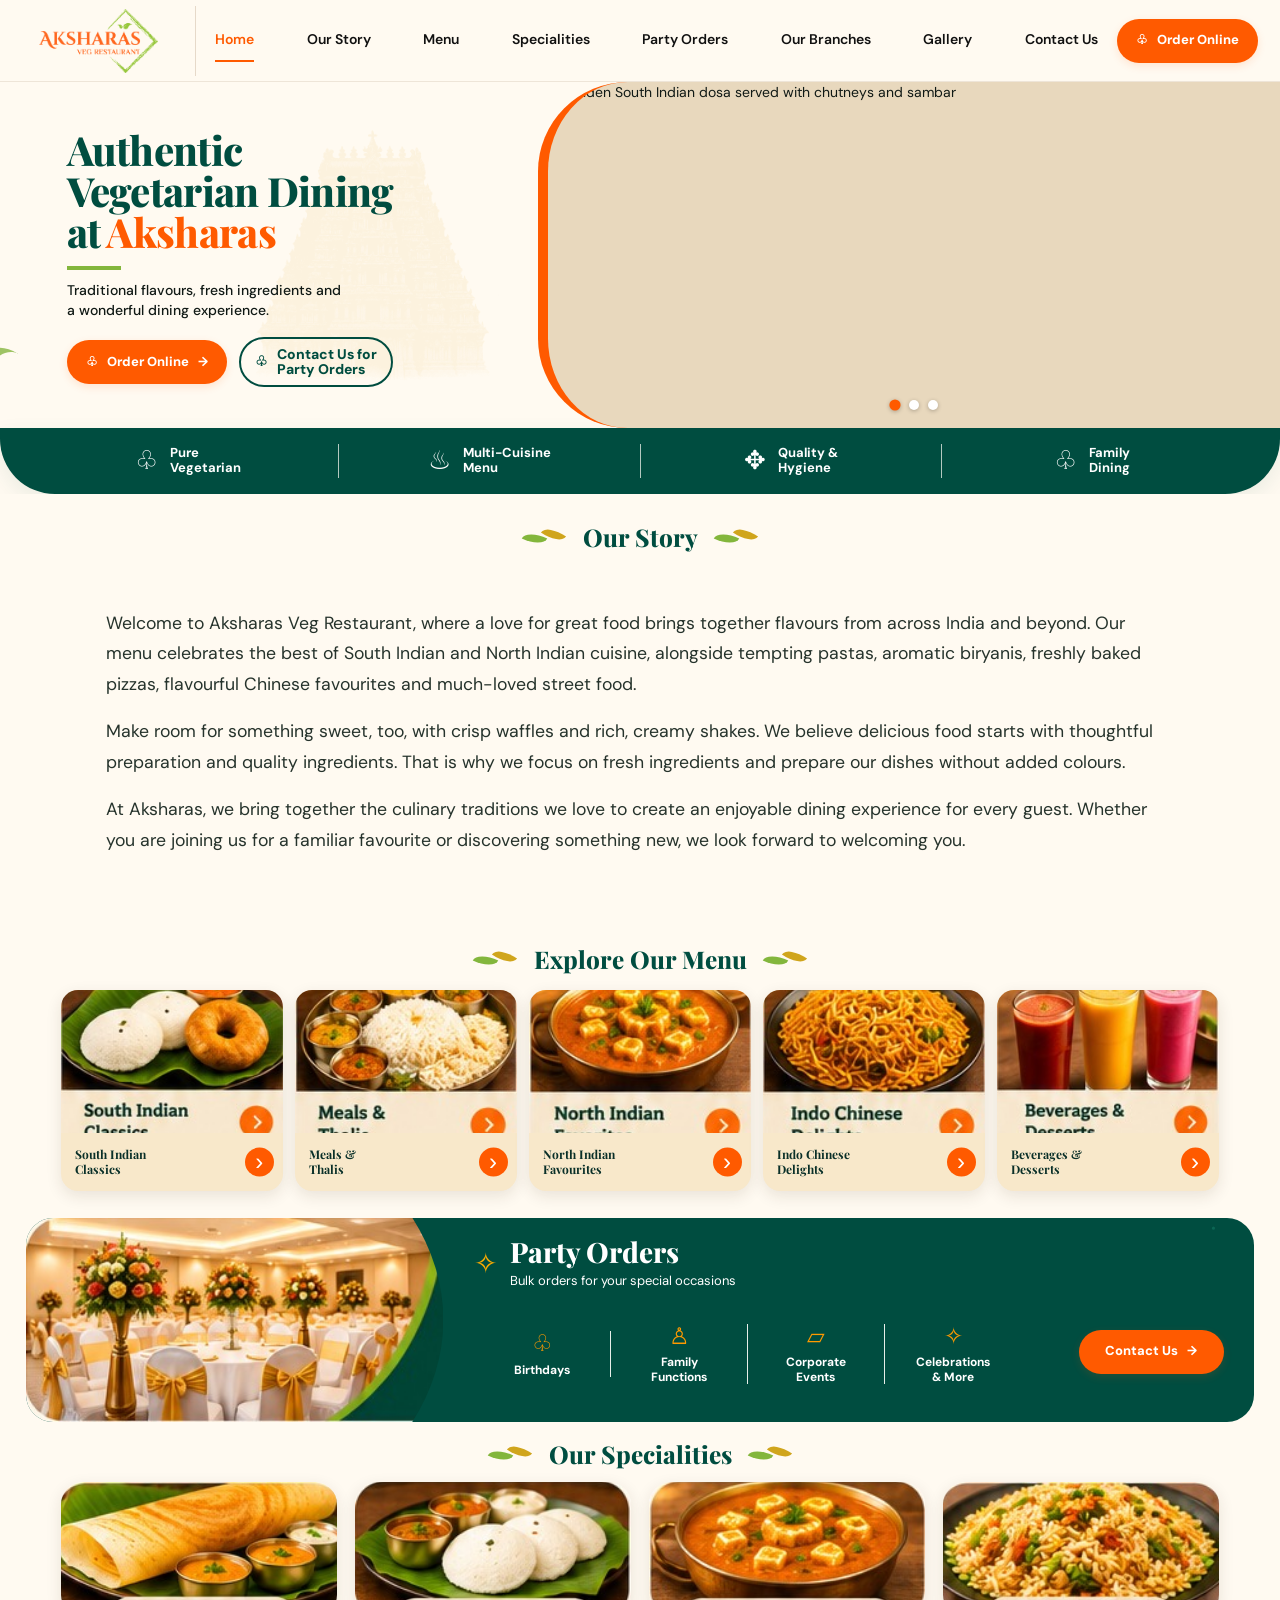
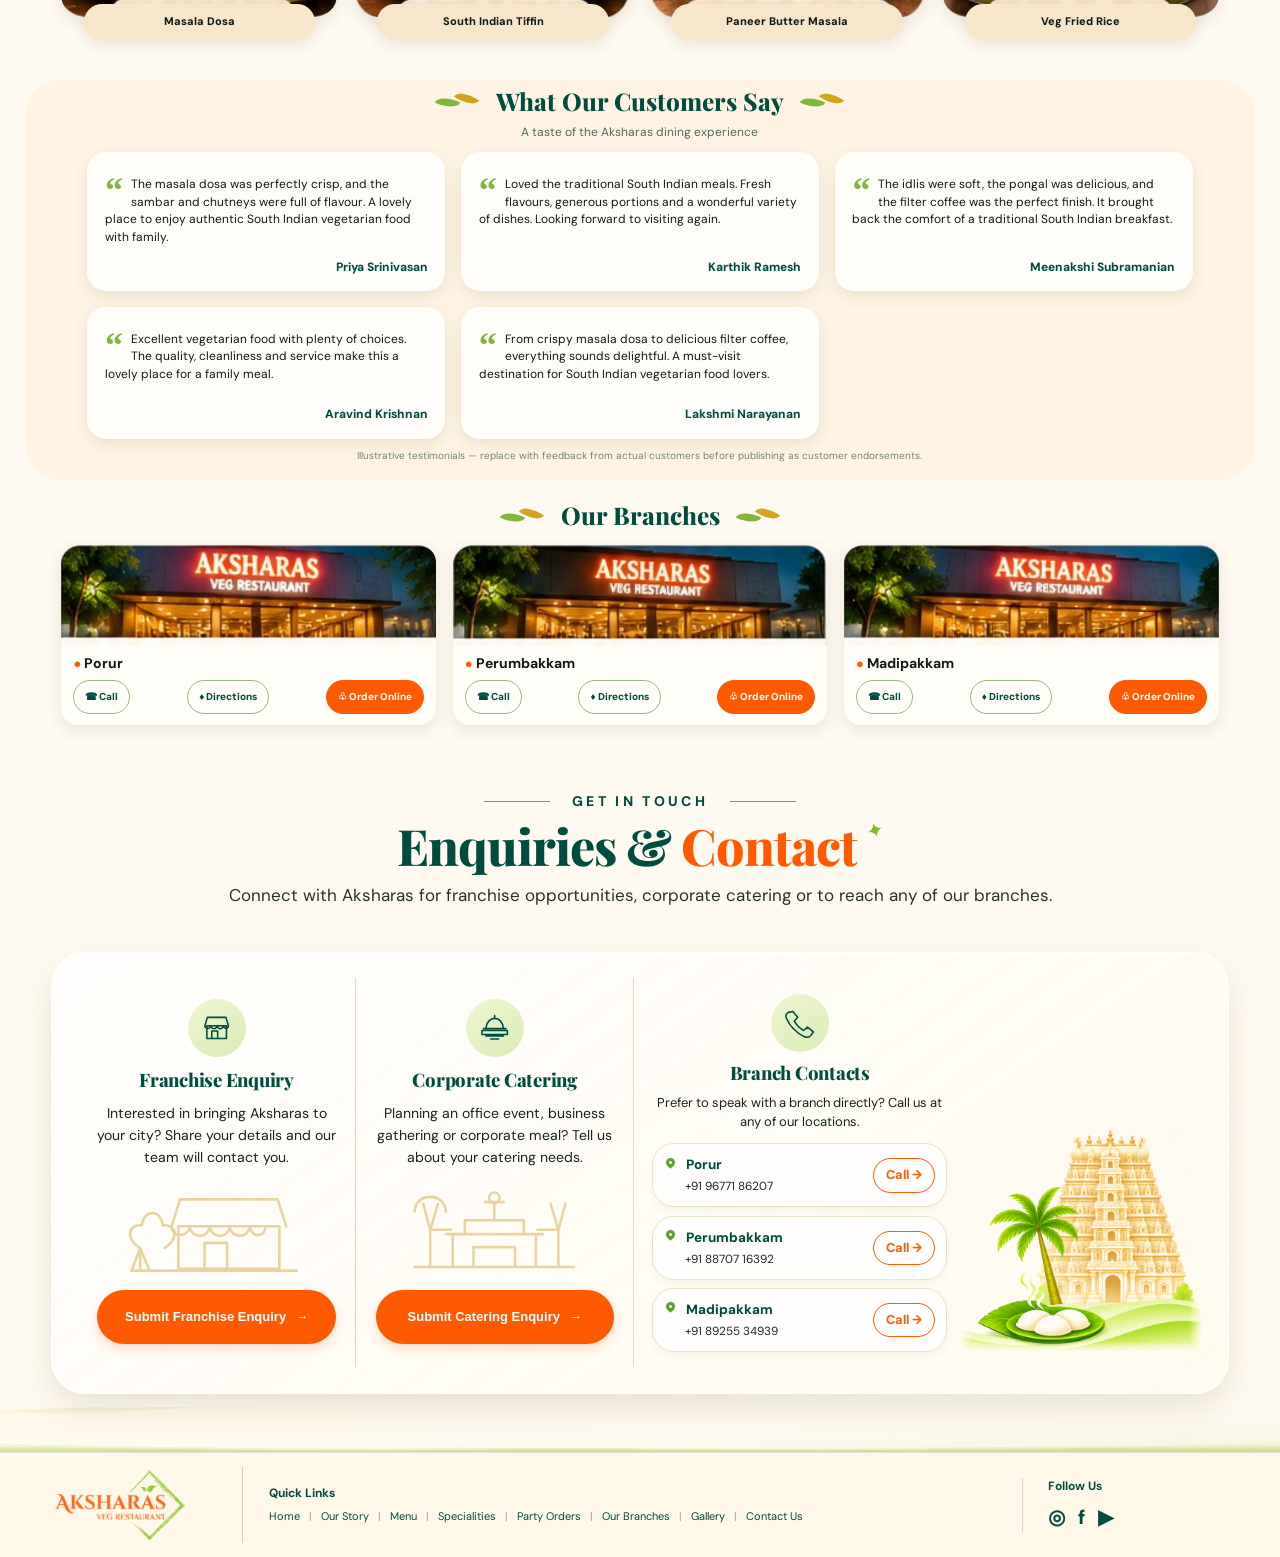
==== commit 7f0fb298: "Add files via upload" ====
--- a/index.html
+++ b/index.html
@@ -23,7 +23,16 @@
     <div class="hero-copy"><h1>Authentic<br>Vegetarian Dining<br>at <em>Aksharas</em></h1><span class="green-rule"></span><p>Traditional flavours, fresh ingredients and<br class="desktop-only"> a wonderful dining experience.</p>
       <div class="hero-buttons"><a class="order-btn" href="https://crossroads.dotpe.in" target="_blank" rel="noopener">♧ <span>Order Online</span> <b>→</b></a><a class="party-outline" href="#contact">♧ <span>Contact Us for<br>Party Orders</span></a></div>
     </div>
-    <div class="hero-visual"><img src="assets/hero-dosa.jpg" alt="Golden South Indian dosa served with chutneys and sambar"><div class="slider-dots"><i class="selected"></i><i></i><i></i></div></div>
+    <div class="hero-visual" aria-label="Aksharas food highlights slideshow">
+      <img class="hero-slide is-active" src="assets/hero-slide-dosa.jpg" alt="Golden South Indian dosa served with chutneys and sambar" fetchpriority="high">
+      <img class="hero-slide" src="assets/hero-slide-south-indian.jpg" alt="South Indian vegetarian breakfast with idli, vada, pongal and chutneys" loading="lazy">
+      <img class="hero-slide" src="assets/hero-slide-north-indian.jpg" alt="North Indian vegetarian thali with paneer curry, dal, rice and naan" loading="lazy">
+      <div class="slider-dots" role="group" aria-label="Choose slideshow image">
+        <button type="button" class="selected" aria-label="Show image 1" aria-pressed="true"></button>
+        <button type="button" aria-label="Show image 2" aria-pressed="false"></button>
+        <button type="button" aria-label="Show image 3" aria-pressed="false"></button>
+      </div>
+    </div>
   </section>
   <section class="benefits" aria-label="Why Aksharas"><div>♧ <span>Pure<br>Vegetarian</span></div><i></i><div>♨ <span>Multi-Cuisine<br>Menu</span></div><i></i><div>✥ <span>Quality &<br>Hygiene</span></div><i></i><div>♧ <span>Family<br>Dining</span></div></section>
   <section class="story-section section" id="story">
--- a/styles.css
+++ b/styles.css
@@ -66,19 +66,19 @@
 .category:hover{transform:translateY(-2px);transition:transform .18s ease}
 
 /* Party orders: image + compact information grid, with no unused oversized column */
-.party-banner{width:calc(100% - clamp(24px,4vw,72px));max-width:1760px;margin:0 auto;min-height:clamp(170px,13vw,230px);border-radius:27px;overflow:hidden;background:var(--green);display:grid;grid-template-columns:minmax(260px,34%) minmax(0,66%);color:#fff;position:relative}
+.party-banner{width:calc(100% - clamp(24px,4vw,72px));max-width:1760px;margin:0 auto;min-height:clamp(190px,14vw,225px);border-radius:27px;overflow:hidden;background:var(--green);display:grid;grid-template-columns:minmax(260px,34%) minmax(0,66%);color:#fff;position:relative}
 .party-photo{height:100%;min-height:inherit;clip-path:ellipse(100% 132% at 0% 50%);overflow:hidden;background:#d9c4a3}
 .party-photo img{display:block;width:100%;height:100%;min-height:inherit;object-fit:cover;object-position:center}
-.party-info{padding:clamp(14px,1.4vw,24px) clamp(18px,2.2vw,40px);display:grid;grid-template-columns:minmax(0,1fr) minmax(145px,180px);grid-template-rows:auto 1fr;align-items:center;column-gap:clamp(12px,1.5vw,26px);row-gap:8px;background:radial-gradient(circle at 95% 5%,#0b6654 0 1px,transparent 2px)}
+.party-info{padding:clamp(16px,1.5vw,25px) clamp(20px,2.4vw,42px);display:grid;grid-template-columns:minmax(0,1fr) minmax(145px,180px);grid-template-rows:auto 1fr;align-items:center;column-gap:clamp(14px,1.7vw,28px);row-gap:10px;background:radial-gradient(circle at 95% 5%,#0b6654 0 1px,transparent 2px)}
 .party-heading{display:flex;align-items:center;gap:13px;grid-column:1/-1;min-width:0}
-.party-mark{font-size:clamp(30px,2.5vw,42px);line-height:1;color:#ffad00;flex:none}
-.party-heading h2{font:800 clamp(25px,2vw,34px)/1.1 'Playfair Display',Georgia,serif;margin:0}
-.party-heading p{margin:3px 0 0;font-size:clamp(11px,.8vw,13px)}
-.occasions{display:grid;grid-template-columns:repeat(4,minmax(0,1fr));align-items:center;margin:4px 0 0;min-width:0}
-.occasions div{min-width:0;text-align:center;color:#ff9a00;font-size:clamp(20px,1.8vw,29px);line-height:1.1;padding:0 clamp(4px,.7vw,12px);border-right:1px solid #e7eee9}
+.party-mark{font-size:clamp(28px,2.2vw,36px);line-height:1;color:#ffad00;flex:none}
+.party-heading h2{font:800 clamp(28px,2.15vw,32px)/1.1 'Playfair Display',Georgia,serif;margin:0}
+.party-heading p{margin:4px 0 0;font-size:clamp(13px,.95vw,15px)}
+.occasions{display:grid;grid-template-columns:repeat(4,minmax(0,1fr));align-items:center;margin:5px 0 0;min-width:0}
+.occasions div{min-width:0;text-align:center;color:#ff9a00;font-size:clamp(23px,1.8vw,27px);line-height:1.1;padding:0 clamp(5px,.8vw,13px);border-right:1px solid #e7eee9}
 .occasions div:last-child{border:0}
-.occasions small{display:block;color:#fff;font-size:clamp(10px,.72vw,12px);font-weight:700;margin-top:5px;line-height:1.2}
-.enquire-btn{align-self:center;justify-self:end;padding:13px clamp(18px,2vw,30px);margin:0;min-width:150px}
+.occasions small{display:block;color:#fff;font-size:clamp(12px,.85vw,14px);font-weight:700;margin-top:6px;line-height:1.2}
+.enquire-btn{align-self:center;justify-self:end;padding:12px clamp(18px,1.8vw,26px);margin:0;min-width:145px;font-size:clamp(13px,.9vw,14px)}
 
 /* Specialities */
 .special-section{padding-top:19px;padding-bottom:25px}
@@ -179,7 +179,7 @@
   .party-banner{min-height:180px;grid-template-columns:34% 66%}
   .party-photo{min-height:180px}
   .party-info{grid-template-columns:minmax(0,1fr) 125px;column-gap:8px;padding:12px}
-  .party-heading h2{font-size:25px}
+  .party-heading h2{font-size:27px}
   .occasions div{font-size:20px}
   .occasions small{font-size:10px}
   .enquire-btn{min-width:120px;padding:10px 11px;font-size:12px}
@@ -231,9 +231,9 @@
   .party-photo img{height:100%;min-height:0;aspect-ratio:2.2/1;object-fit:cover;object-position:center}
   .party-info{display:grid;grid-template-columns:1fr;grid-template-rows:auto auto auto;gap:12px;padding:15px 14px 17px}
   .party-heading{grid-column:1;grid-row:1;gap:10px}
-  .party-heading h2{font-size:25px}
-  .party-heading p{font-size:11px}
-  .party-mark{font-size:30px}
+  .party-heading h2{font-size:27px}
+  .party-heading p{font-size:12px}
+  .party-mark{font-size:32px}
   .occasions{grid-column:1;grid-row:2;display:grid;grid-template-columns:repeat(4,minmax(0,1fr));width:100%;margin:0}
   .occasions div{font-size:20px;padding:0 3px}
   .occasions small{font-size:9px;line-height:1.2}
@@ -326,12 +326,12 @@
 }
 
 /* Our Story: full-width illustrated Aksharas background, with no content card */
-.story-section{position:relative;isolation:isolate;overflow:hidden;padding-top:30px;padding-bottom:clamp(74px,9vw,130px);scroll-margin-top:100px;background:#fff7e7 url("assets/story-background.svg") center center/cover no-repeat}
+.story-section{position:relative;isolation:isolate;overflow:hidden;padding-top:30px;padding-bottom:clamp(34px,4vw,54px);scroll-margin-top:100px;background:#fffaf1}
 .story-section .section-title{position:relative;z-index:1;margin-bottom:clamp(24px,3vw,42px)}
 .story-content{position:relative;z-index:1;width:100%;max-width:1600px;margin:0 auto;padding:clamp(8px,1.4vw,20px) clamp(22px,3.5vw,64px);background:transparent;border:0;border-radius:0;box-shadow:none}
 .story-content p{margin:0 0 clamp(13px,1.35vw,22px);color:#26332c;font-size:clamp(15px,1.38vw,22px);line-height:1.72;letter-spacing:0}
 .story-content p:last-child{margin-bottom:0}
-@media(max-width:767px){.story-section{padding-top:24px;padding-bottom:90px;scroll-margin-top:80px;background-position:58% center;background-size:auto 100%}.story-section .section-title{margin-bottom:18px}.story-content{padding:8px 18px}.story-content p{font-size:14px;line-height:1.7;margin-bottom:12px}.story-section:after{content:"";position:absolute;z-index:0;inset:0;background:linear-gradient(180deg,rgba(255,248,232,.16),rgba(255,248,232,.08) 65%,rgba(255,248,232,.0));pointer-events:none}}
+@media(max-width:767px){.story-section{padding-top:24px;padding-bottom:30px;scroll-margin-top:80px;background:#fffaf1}.story-section .section-title{margin-bottom:18px}.story-content{padding:8px 18px}.story-content p{font-size:14px;line-height:1.7;margin-bottom:12px}}
 @media(min-width:768px) and (max-width:1100px){.story-content{padding-inline:28px}.story-content p{font-size:17px}}
 
 
@@ -738,3 +738,57 @@
 .branch-panel-art img{display:block;width:100%;height:100%;min-height:330px;max-height:100%;object-fit:contain !important;object-position:center bottom !important;mix-blend-mode:normal !important;border:0 !important;border-radius:0 !important;box-shadow:none !important;background:transparent !important}
 @media(max-width:1100px) and (min-width:701px){.branch-panel-art img{min-height:280px;max-height:330px;object-fit:contain !important}}
 @media(max-width:700px){.branch-panel-art{height:250px;min-height:0;border-radius:0 !important;background:transparent !important}.branch-panel-art img{min-height:0;height:100%;object-fit:contain !important;max-width:100%}}
+
+/* V23: slightly smaller section titles in the unified Contact Us panel. */
+.contact-panel-column h3{font-size:clamp(18px,1.45vw,23px) !important;line-height:1.2 !important;letter-spacing:-.25px !important}
+@media(max-width:700px){.contact-panel-column h3{font-size:20px !important}}
+
+/* V25: Our Story keeps the original warm cream background; remove only decorative background artwork. */
+.story-section{
+  background-color:var(--cream) !important;
+  background-image:none !important;
+  background-repeat:no-repeat !important;
+}
+.story-section::before,
+.story-section::after{
+  content:none !important;
+  display:none !important;
+  background:none !important;
+}
+
+
+/* V26: accessible hero image slideshow (maximum three images) */
+.hero-visual .hero-slide{
+  opacity:0;
+  transition:opacity .65s ease;
+  z-index:0;
+}
+.hero-visual .hero-slide.is-active{
+  opacity:1;
+  z-index:1;
+}
+.hero-visual .slider-dots{
+  align-items:center;
+}
+.hero-visual .slider-dots button{
+  appearance:none;
+  border:0;
+  padding:0;
+  width:10px;
+  height:10px;
+  border-radius:50%;
+  background:#fff;
+  box-shadow:0 1px 4px #0004;
+  cursor:pointer;
+}
+.hero-visual .slider-dots button.selected{
+  background:var(--orange);
+  transform:scale(1.12);
+}
+.hero-visual .slider-dots button:focus-visible{
+  outline:2px solid var(--green);
+  outline-offset:3px;
+}
+@media(prefers-reduced-motion:reduce){
+  .hero-visual .hero-slide{transition:none}
+}
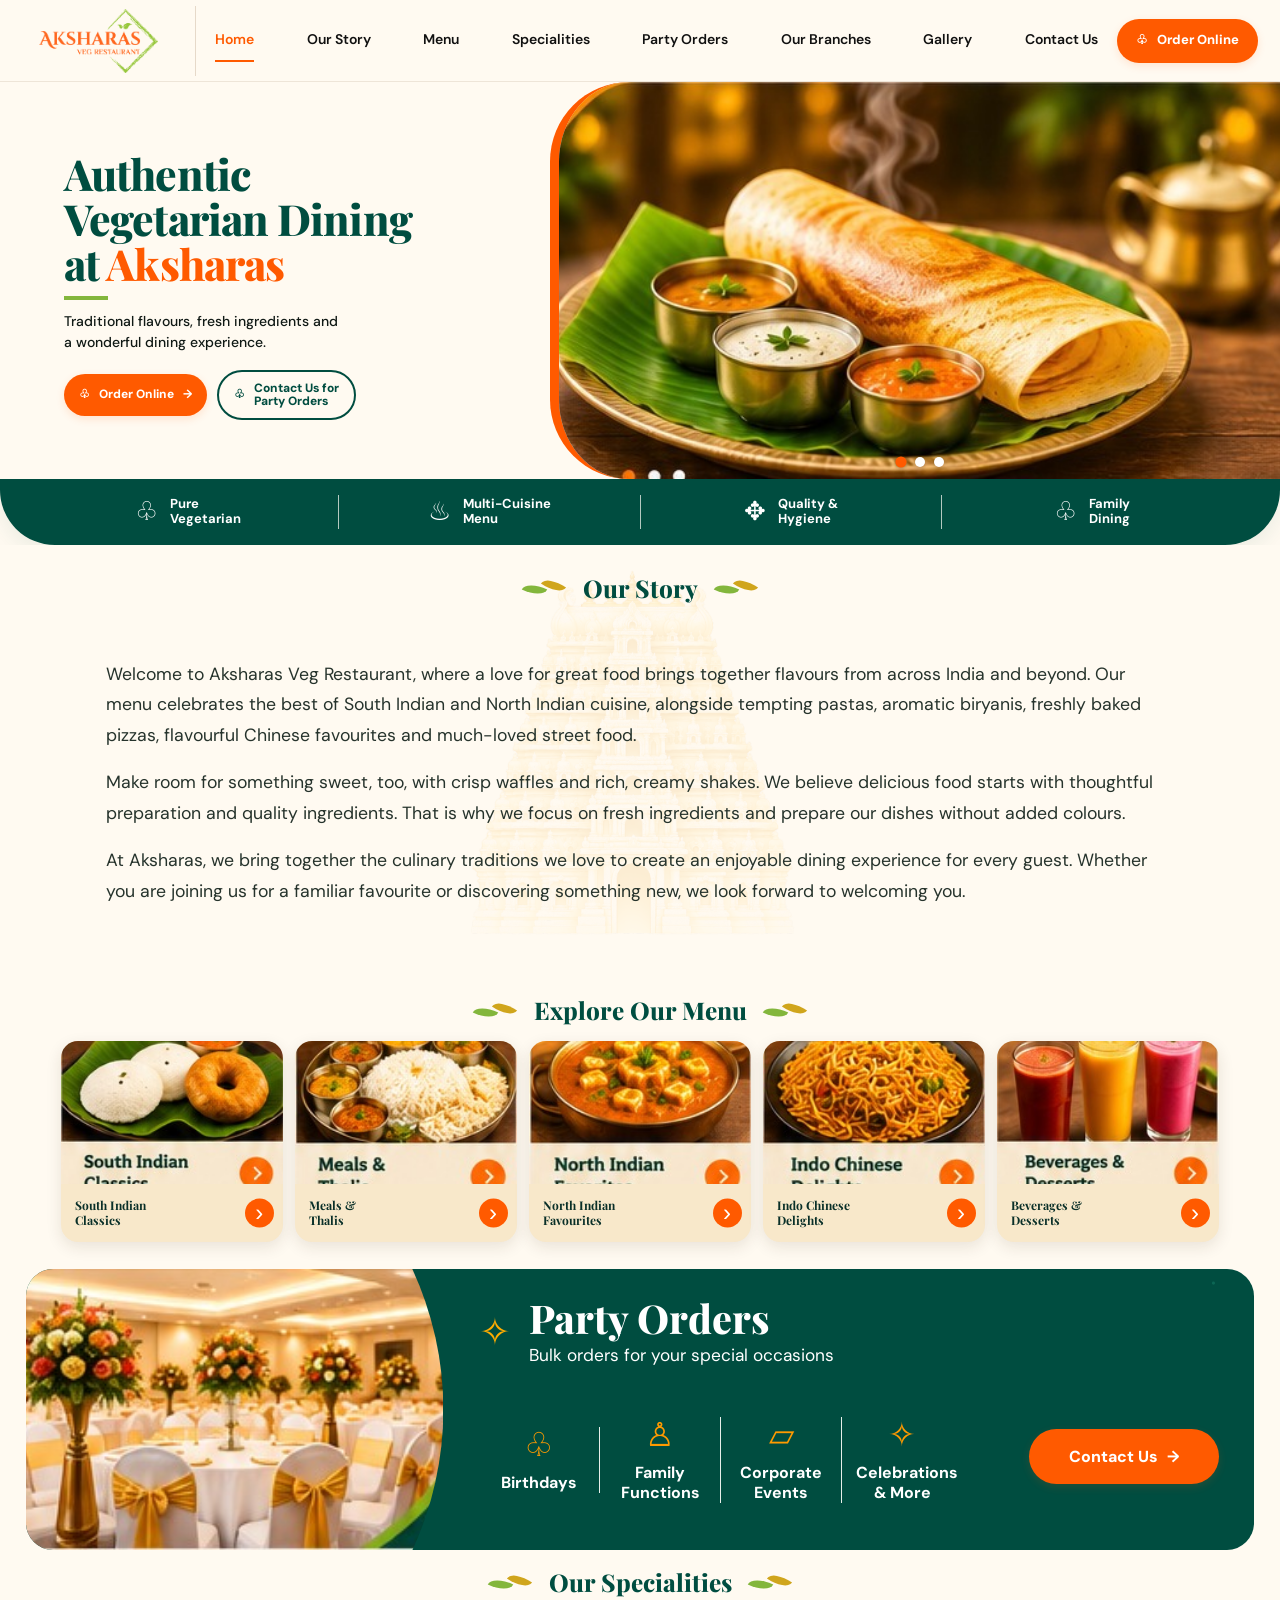
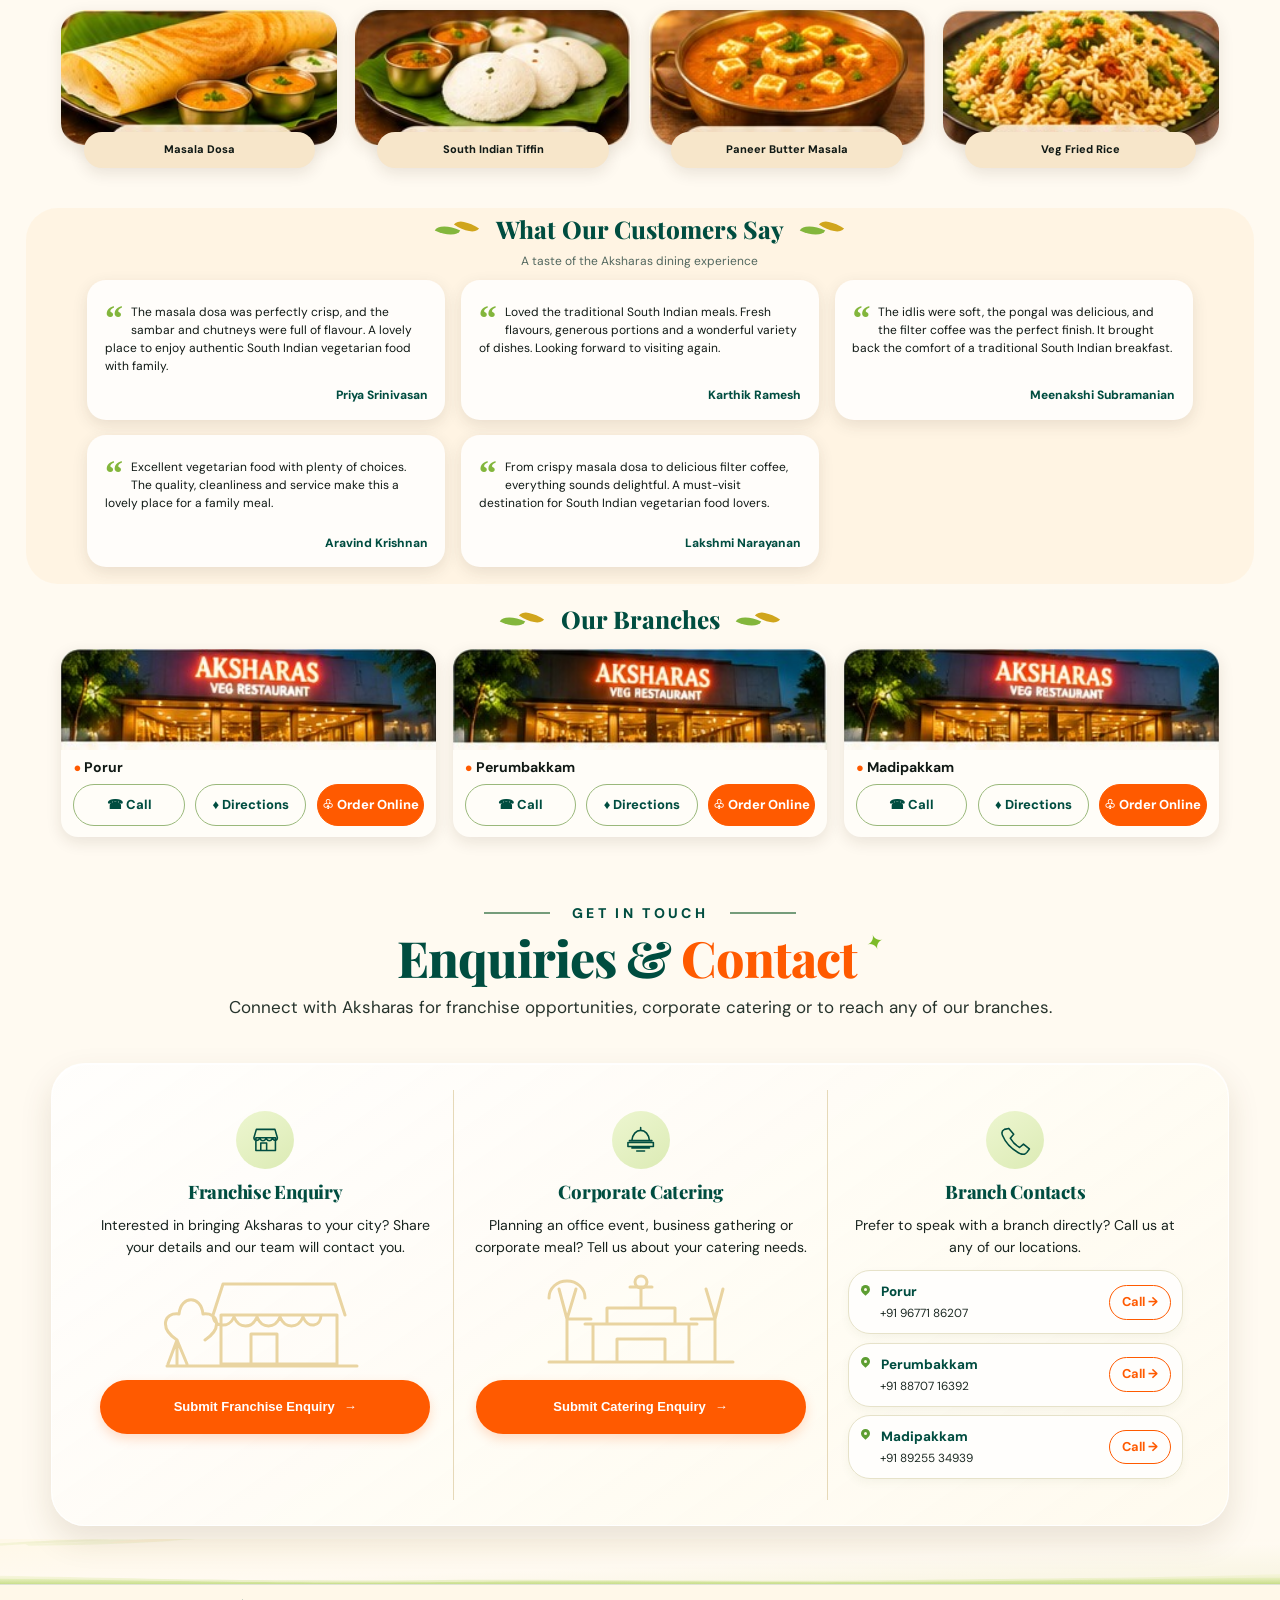
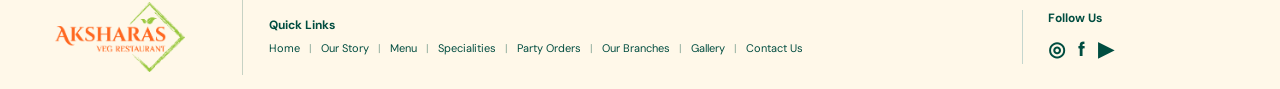
==== commit 1beaef82: "Add files via upload" ====
--- a/index.html
+++ b/index.html
@@ -16,12 +16,12 @@
   <nav class="nav" aria-label="Main navigation">
     <a class="active" href="#home">Home</a><a href="#story">Our Story</a><a href="#menu">Menu</a><a href="#specialities">Specialities</a><a href="#party">Party Orders</a><a href="#branches">Our Branches</a><a href="#gallery">Gallery</a><a href="#contact">Contact Us</a>
   </nav>
-  <a class="order-btn header-order" href="https://crossroads.dotpe.in" target="_blank" rel="noopener">♧ <span>Order Online</span></a>
+  <a class="order-btn header-order order-online-trigger" href="#order-online-popup">♧ <span>Order Online</span></a>
 </header>
 <main>
   <section class="hero" id="home">
     <div class="hero-copy"><h1>Authentic<br>Vegetarian Dining<br>at <em>Aksharas</em></h1><span class="green-rule"></span><p>Traditional flavours, fresh ingredients and<br class="desktop-only"> a wonderful dining experience.</p>
-      <div class="hero-buttons"><a class="order-btn" href="https://crossroads.dotpe.in" target="_blank" rel="noopener">♧ <span>Order Online</span> <b>→</b></a><a class="party-outline" href="#contact">♧ <span>Contact Us for<br>Party Orders</span></a></div>
+      <div class="hero-buttons"><a class="order-btn order-online-trigger" href="#order-online-popup">♧ <span>Order Online</span> <b>→</b></a><a class="party-outline" href="#contact">♧ <span>Contact Us for<br>Party Orders</span></a></div>
     </div>
     <div class="hero-visual" aria-label="Aksharas food highlights slideshow">
       <img class="hero-slide is-active" src="assets/hero-slide-dosa.jpg" alt="Golden South Indian dosa served with chutneys and sambar" fetchpriority="high">
@@ -81,12 +81,11 @@
         <p class="review-attribution">Lakshmi Narayanan</p>
       </article>
     </div>
-    <p class="testimonial-note testimonial-disclaimer">Illustrative testimonials — replace with feedback from actual customers before publishing as customer endorsements.</p>
   </section>
   <section class="branches section" id="branches"><div class="section-title"><span></span><h2>Our Branches</h2><span></span></div><div class="branch-grid">
-    <article class="branch-card"><img src="assets/branch-porur.jpg" alt="Aksharas restaurant branch"><div class="branch-details"><h3><i>●</i> Porur</h3><div class="branch-actions"><a href="tel:+919677186207">☎ Call</a><a href="https://www.google.com/maps/search/?api=1&query=Aksharas+Veg+Restaurant+Porur+Chennai" target="_blank" rel="noopener">♦ Directions</a><a class="order-mini" href="https://crossroads.dotpe.in" target="_blank" rel="noopener">♧ Order Online</a></div></div></article>
-    <article class="branch-card"><img src="assets/branch-perumbakkam.jpg" alt="Aksharas restaurant branch"><div class="branch-details"><h3><i>●</i> Perumbakkam</h3><div class="branch-actions"><a href="tel:+918870716392">☎ Call</a><a href="https://www.google.com/maps/search/?api=1&query=Aksharas+Veg+Restaurant+Perumbakkam+Chennai" target="_blank" rel="noopener">♦ Directions</a><a class="order-mini" href="https://crossroads.dotpe.in" target="_blank" rel="noopener">♧ Order Online</a></div></div></article>
-    <article class="branch-card"><img src="assets/branch-madipakkam.jpg" alt="Aksharas restaurant branch"><div class="branch-details"><h3><i>●</i> Madipakkam</h3><div class="branch-actions"><a href="tel:+918925534939">☎ Call</a><a href="https://www.google.com/maps/search/?api=1&query=Aksharas+Veg+Restaurant+Madipakkam+Chennai" target="_blank" rel="noopener">♦ Directions</a><a class="order-mini" href="https://crossroads.dotpe.in" target="_blank" rel="noopener">♧ Order Online</a></div></div></article>
+    <article class="branch-card"><img src="assets/branch-porur.jpg" alt="Aksharas restaurant branch"><div class="branch-details"><h3><i>●</i> Porur</h3><div class="branch-actions"><a href="tel:+919677186207">☎ Call</a><a href="https://www.google.com/maps/search/?api=1&query=Aksharas+Veg+Restaurant+Porur+Chennai" target="_blank" rel="noopener">♦ Directions</a><a class="order-mini order-online-trigger" href="#order-online-popup">♧ Order Online</a></div></div></article>
+    <article class="branch-card"><img src="assets/branch-perumbakkam.jpg" alt="Aksharas restaurant branch"><div class="branch-details"><h3><i>●</i> Perumbakkam</h3><div class="branch-actions"><a href="tel:+918870716392">☎ Call</a><a href="https://www.google.com/maps/search/?api=1&query=Aksharas+Veg+Restaurant+Perumbakkam+Chennai" target="_blank" rel="noopener">♦ Directions</a><a class="order-mini order-online-trigger" href="#order-online-popup">♧ Order Online</a></div></div></article>
+    <article class="branch-card"><img src="assets/branch-madipakkam.jpg" alt="Aksharas restaurant branch"><div class="branch-details"><h3><i>●</i> Madipakkam</h3><div class="branch-actions"><a href="tel:+918925534939">☎ Call</a><a href="https://www.google.com/maps/search/?api=1&query=Aksharas+Veg+Restaurant+Madipakkam+Chennai" target="_blank" rel="noopener">♦ Directions</a><a class="order-mini order-online-trigger" href="#order-online-popup">♧ Order Online</a></div></div></article>
   </div></section>
 
   <section class="contact-section section" id="contact">
@@ -121,7 +120,6 @@
             <a href="tel:+918925534939"><strong><i class="branch-pin" aria-hidden="true"></i>Madipakkam</strong><span>+91 89255 34939</span><b>Call →</b></a>
           </div>
         </div>
-        <div class="branch-panel-art" aria-hidden="true"><img src="assets/temple-branch-artwork.png" alt="" /></div>
       </article>
     </div>
   </section>
@@ -165,5 +163,20 @@
     <button class="order-btn" type="submit">Submit Enquiry →</button>
   </form>
 </dialog>
+
+<dialog class="delivery-notice-dialog" id="order-online-popup" aria-labelledby="delivery-notice-title">
+  <div class="delivery-notice">
+    <button class="delivery-notice-close" type="button" aria-label="Close">×</button>
+    <div class="delivery-scooter" aria-hidden="true">🛵</div>
+    <p class="delivery-eyebrow">A little update from Aksharas</p>
+    <h2 id="delivery-notice-title">Home Delivery<br><em>Coming Soon!</em></h2>
+    <p class="delivery-intro">We’re getting ready to bring Aksharas to your home.</p>
+    <div class="delivery-ownly-message">
+      <span class="delivery-cutlery" aria-hidden="true">♨</span>
+      <p>Until then, you can order via <strong>Ownly</strong> and enjoy your food at <b>restaurant pickup prices.</b></p>
+    </div>
+  </div>
+</dialog>
+
 <script src="config.js"></script><script src="script.js"></script>
 </body></html>
--- a/styles.css
+++ b/styles.css
@@ -743,17 +743,38 @@
 .contact-panel-column h3{font-size:clamp(18px,1.45vw,23px) !important;line-height:1.2 !important;letter-spacing:-.25px !important}
 @media(max-width:700px){.contact-panel-column h3{font-size:20px !important}}
 
-/* V25: Our Story keeps the original warm cream background; remove only decorative background artwork. */
+/* V28: Our Story retains the warm cream background and uses only a centered temple watermark. */
 .story-section{
   background-color:var(--cream) !important;
   background-image:none !important;
-  background-repeat:no-repeat !important;
-}
-.story-section::before,
+  position:relative;
+  isolation:isolate;
+  overflow:hidden;
+}
+.story-section::before{
+  content:"";
+  position:absolute;
+  z-index:0;
+  pointer-events:none;
+  left:50%;
+  top:50%;
+  width:clamp(210px, 27vw, 390px);
+  height:88%;
+  transform:translate(-50%,-50%);
+  background-image:url("assets/our-story-temple-watermark.png");
+  background-repeat:no-repeat;
+  background-position:center;
+  background-size:contain;
+  opacity:.17;
+}
 .story-section::after{
   content:none !important;
   display:none !important;
-  background:none !important;
+}
+.story-section .section-title,
+.story-section .story-content{
+  position:relative;
+  z-index:1;
 }
 
 
@@ -792,3 +813,206 @@
 @media(prefers-reduced-motion:reduce){
   .hero-visual .hero-slide{transition:none}
 }
+
+
+/* V30: Hero layout refined to match the approved reference screenshot. */
+.hero{
+  width:100%;
+  max-width:var(--content);
+  min-height:clamp(390px,31vw,470px);
+  grid-template-columns:minmax(0,43%) minmax(0,57%);
+  align-items:stretch;
+  background:var(--cream);
+}
+.hero-copy{
+  padding:clamp(34px,4.5vw,66px) clamp(24px,3.6vw,54px) clamp(30px,3.6vw,50px) clamp(34px,5vw,78px);
+  justify-content:center;
+  gap:0;
+  overflow:hidden;
+  background:transparent;
+}
+.hero-copy:before,.hero-copy:after{
+  content:none !important;
+  display:none !important;
+}
+.hero-copy::before{
+  content:"";
+  display:block !important;
+  position:absolute;
+  z-index:0;
+  pointer-events:none;
+  left:42%;
+  top:50%;
+  width:clamp(175px,18vw,285px);
+  height:88%;
+  transform:translate(-50%,-50%);
+  background:url("assets/hero-temple-only.png") center/contain no-repeat;
+  opacity:.13;
+}
+.hero-copy > *{position:relative;z-index:1}
+.hero h1{
+  font-size:clamp(37px,3.35vw,54px);
+  line-height:1.04;
+  letter-spacing:-.9px;
+  max-width:100%;
+  margin:0 0 10px;
+}
+.hero .green-rule{margin:0 0 11px;width:44px;height:4px}
+.hero-copy>p{
+  font-size:clamp(14px,1.05vw,16px);
+  line-height:1.48;
+  max-width:390px;
+  margin:0 0 17px;
+}
+.hero-buttons{gap:10px;align-items:center;width:auto}
+.hero-buttons .order-btn,.hero-buttons .party-outline{
+  min-height:42px;
+  font-size:12px;
+  padding:10px 15px;
+}
+.hero-visual{
+  min-height:clamp(390px,31vw,470px);
+  border-left:9px solid var(--orange);
+  border-top:0;
+  border-radius:clamp(62px,6.2vw,96px) 0 0 clamp(62px,6.2vw,96px);
+}
+.hero-visual img{object-fit:cover;object-position:center}
+.hero-visual .slider-dots{bottom:12px}
+@media(max-width:1120px){
+  .hero{grid-template-columns:minmax(0,44%) minmax(0,56%);min-height:360px}
+  .hero-copy{padding-left:clamp(28px,4vw,48px);padding-right:24px}
+  .hero h1{font-size:clamp(34px,3.8vw,44px)}
+  .hero-visual{min-height:360px}
+}
+@media(max-width:900px){
+  .hero{grid-template-columns:minmax(0,45%) minmax(0,55%);min-height:330px}
+  .hero-copy{padding:28px 22px 26px 30px}
+  .hero h1{font-size:clamp(31px,4vw,38px)}
+  .hero-copy>p{font-size:14px}
+  .hero-visual{min-height:330px}
+}
+@media(max-width:680px){
+  .hero{display:flex;flex-direction:column;min-height:0}
+  .hero-copy{padding:30px 7% 25px}
+  .hero-copy::before{left:70%;width:190px;height:82%;opacity:.10}
+  .hero h1{font-size:clamp(32px,8vw,40px);line-height:1.04;margin-bottom:9px}
+  .hero-copy>p{font-size:14px;line-height:1.45;margin-bottom:14px;max-width:100%}
+  .hero-buttons{width:100%;gap:9px}
+  .hero-buttons .order-btn,.hero-buttons .party-outline{font-size:11px;padding:10px 12px;min-height:42px}
+  .hero-visual{width:100%;min-height:0;height:auto;aspect-ratio:1.55/1;border:0;border-top:7px solid var(--orange);border-radius:44px 0 0 0}
+}
+@media(max-width:380px){
+  .hero-buttons .order-btn,.hero-buttons .party-outline{font-size:10px;padding:9px 10px}
+}
+
+
+/* V31: Contact panel – remove temple artwork and give all three columns equal width. */
+.contact-panel{
+  grid-template-columns:repeat(3,minmax(0,1fr)) !important;
+  min-height:clamp(390px,34vw,500px);
+}
+.contact-panel-column{min-width:0}
+.branch-panel-column{
+  display:flex !important;
+  flex-direction:column;
+  align-items:center;
+  justify-content:flex-start;
+  padding:clamp(12px,1.6vw,24px) clamp(12px,1.5vw,24px) !important;
+  overflow:visible;
+}
+.branch-panel-details{
+  width:100%;
+  max-width:none !important;
+  margin:0 !important;
+  padding:0 !important;
+  align-items:center;
+}
+.branch-panel-details .contact-enquiry-icon{margin-bottom:12px}
+.branch-panel-details h3{margin-bottom:12px}
+.branch-panel-details p{font-size:clamp(14px,1.1vw,18px);line-height:1.55;margin:0 auto 12px}
+.branch-contact-list{width:100%;margin-top:0}
+.branch-panel-art{display:none !important}
+@media(max-width:1100px) and (min-width:701px){
+  .contact-panel{grid-template-columns:repeat(2,minmax(0,1fr)) !important}
+  .branch-panel-column{grid-column:1/-1;border-left:0 !important;border-top:1px solid #e6d9b8;margin-top:10px;padding-top:20px !important}
+}
+@media(max-width:700px){
+  .contact-panel{grid-template-columns:1fr !important}
+  .branch-panel-column{grid-column:auto;padding:22px 6px !important}
+}
+
+/* V32: Party Orders banner typography enlarged to match the approved prototype. */
+.party-banner{min-height:clamp(270px,22vw,340px);grid-template-columns:minmax(280px,34%) minmax(0,66%)}
+.party-photo{min-height:inherit}
+.party-info{grid-template-columns:minmax(0,1fr) minmax(190px,230px);padding:clamp(22px,2.2vw,38px) clamp(24px,2.8vw,48px);column-gap:clamp(18px,2vw,32px);row-gap:clamp(16px,1.8vw,26px)}
+.party-heading{gap:18px}
+.party-mark{font-size:clamp(38px,3vw,50px)}
+.party-heading h2{font-size:clamp(38px,3.1vw,48px);line-height:1.08}
+.party-heading p{font-size:clamp(17px,1.35vw,21px);line-height:1.35}
+.occasions{margin-top:8px}
+.occasions div{font-size:clamp(31px,2.6vw,40px);padding-inline:clamp(8px,1.1vw,18px)}
+.occasions small{font-size:clamp(16px,1.25vw,20px);line-height:1.25;margin-top:9px}
+.enquire-btn{min-width:190px;padding:16px 22px;font-size:clamp(16px,1.2vw,19px)}
+@media(max-width:1120px) and (min-width:901px){
+.party-banner{min-height:250px}.party-info{grid-template-columns:minmax(0,1fr) 175px;padding:20px}
+.party-heading h2{font-size:36px}.party-heading p{font-size:16px}.occasions div{font-size:29px}
+.occasions small{font-size:15px}.enquire-btn{min-width:155px;padding:13px 15px;font-size:15px}}
+@media(max-width:900px) and (min-width:681px){
+.party-banner{min-height:240px}.party-info{grid-template-columns:minmax(0,1fr) 145px;padding:16px}
+.party-heading h2{font-size:32px}.party-heading p{font-size:15px}.party-mark{font-size:34px}
+.occasions div{font-size:25px}.occasions small{font-size:13px}.enquire-btn{min-width:130px;padding:11px 12px;font-size:13px}}
+@media(max-width:680px){
+.party-info{gap:16px;padding:20px 16px 21px}.party-heading h2{font-size:32px}
+.party-heading p{font-size:15px;line-height:1.35}.party-mark{font-size:36px}
+.occasions div{font-size:25px;padding:0 4px}.occasions small{font-size:12px;line-height:1.25;margin-top:7px}
+.enquire-btn{font-size:15px;min-height:46px}}
+@media(max-width:380px){.occasions small{font-size:11px}}
+
+/* V33: Larger branch Call, Directions and Order Online buttons. */
+.branch-actions{gap:clamp(8px,.8vw,12px);align-items:center}
+.branch-actions a{font-size:clamp(13px,.95vw,15px)!important;font-weight:800;padding:11px 14px!important;min-height:42px!important;min-width:0;flex:1 1 0;line-height:1.15}
+.branch-actions .order-mini{padding:11px 12px!important}
+@media(max-width:900px){.branch-actions{gap:7px}.branch-actions a{font-size:13px!important;padding:10px 9px!important;min-height:40px!important}}
+@media(max-width:520px){.branch-actions{gap:6px}.branch-actions a{font-size:12px!important;padding:9px 6px!important;min-height:38px!important}}
+
+
+/* V34: Aksharas home-delivery announcement popup */
+.delivery-notice-dialog{
+  width:min(720px,calc(100vw - 28px));max-width:none;max-height:90dvh;
+  padding:0;border:2px solid var(--green);border-radius:26px;overflow:visible;
+  color:#153f34;background:linear-gradient(135deg,#fffdf7 0%,#fff6e5 100%);
+  box-shadow:0 24px 80px #001c1766;
+}
+.delivery-notice-dialog::backdrop{background:#171b18a8;backdrop-filter:blur(5px)}
+.delivery-notice{position:relative;padding:clamp(28px,5vw,52px);text-align:center}
+.delivery-notice-close{
+  position:absolute;right:16px;top:14px;width:42px;height:42px;border-radius:50%;
+  border:1.5px solid #9a927e;background:#fffdf7;color:#172c25;
+  font-size:29px;line-height:1;cursor:pointer
+}
+.delivery-scooter{
+  width:clamp(90px,17vw,132px);height:clamp(90px,17vw,132px);margin:0 auto 12px;
+  display:grid;place-items:center;border-radius:50%;background:#edf4d0;
+  font-size:clamp(48px,8vw,72px)
+}
+.delivery-eyebrow{margin:0 0 8px;color:#6a8c32;font-size:12px;font-weight:800;letter-spacing:2px;text-transform:uppercase}
+.delivery-notice h2{
+  margin:0;color:var(--green);font-family:'Playfair Display',Georgia,serif;
+  font-size:clamp(34px,6vw,54px);line-height:1.06;font-weight:800
+}
+.delivery-notice h2 em{color:#f45a0a;font-style:normal}
+.delivery-intro{margin:18px 0 24px;color:#263b34;font-size:clamp(16px,2.5vw,21px);line-height:1.5}
+.delivery-ownly-message{
+  display:flex;align-items:center;gap:20px;text-align:left;
+  padding:clamp(16px,3vw,24px);border-radius:22px;background:#eff4cf
+}
+.delivery-cutlery{flex:0 0 54px;text-align:center;color:var(--green);font-size:36px}
+.delivery-ownly-message p{margin:0;color:#183d32;font-size:clamp(16px,2.5vw,21px);line-height:1.45}
+.delivery-ownly-message strong{color:#f45a0a;font-weight:800}
+.delivery-ownly-message b{color:var(--green);font-weight:800}
+@media(max-width:520px){
+  .delivery-notice{padding:54px 18px 22px}
+  .delivery-notice-close{right:10px;top:9px;width:36px;height:36px}
+  .delivery-ownly-message{gap:10px;padding:15px 12px}
+  .delivery-cutlery{flex-basis:36px;font-size:27px}
+}
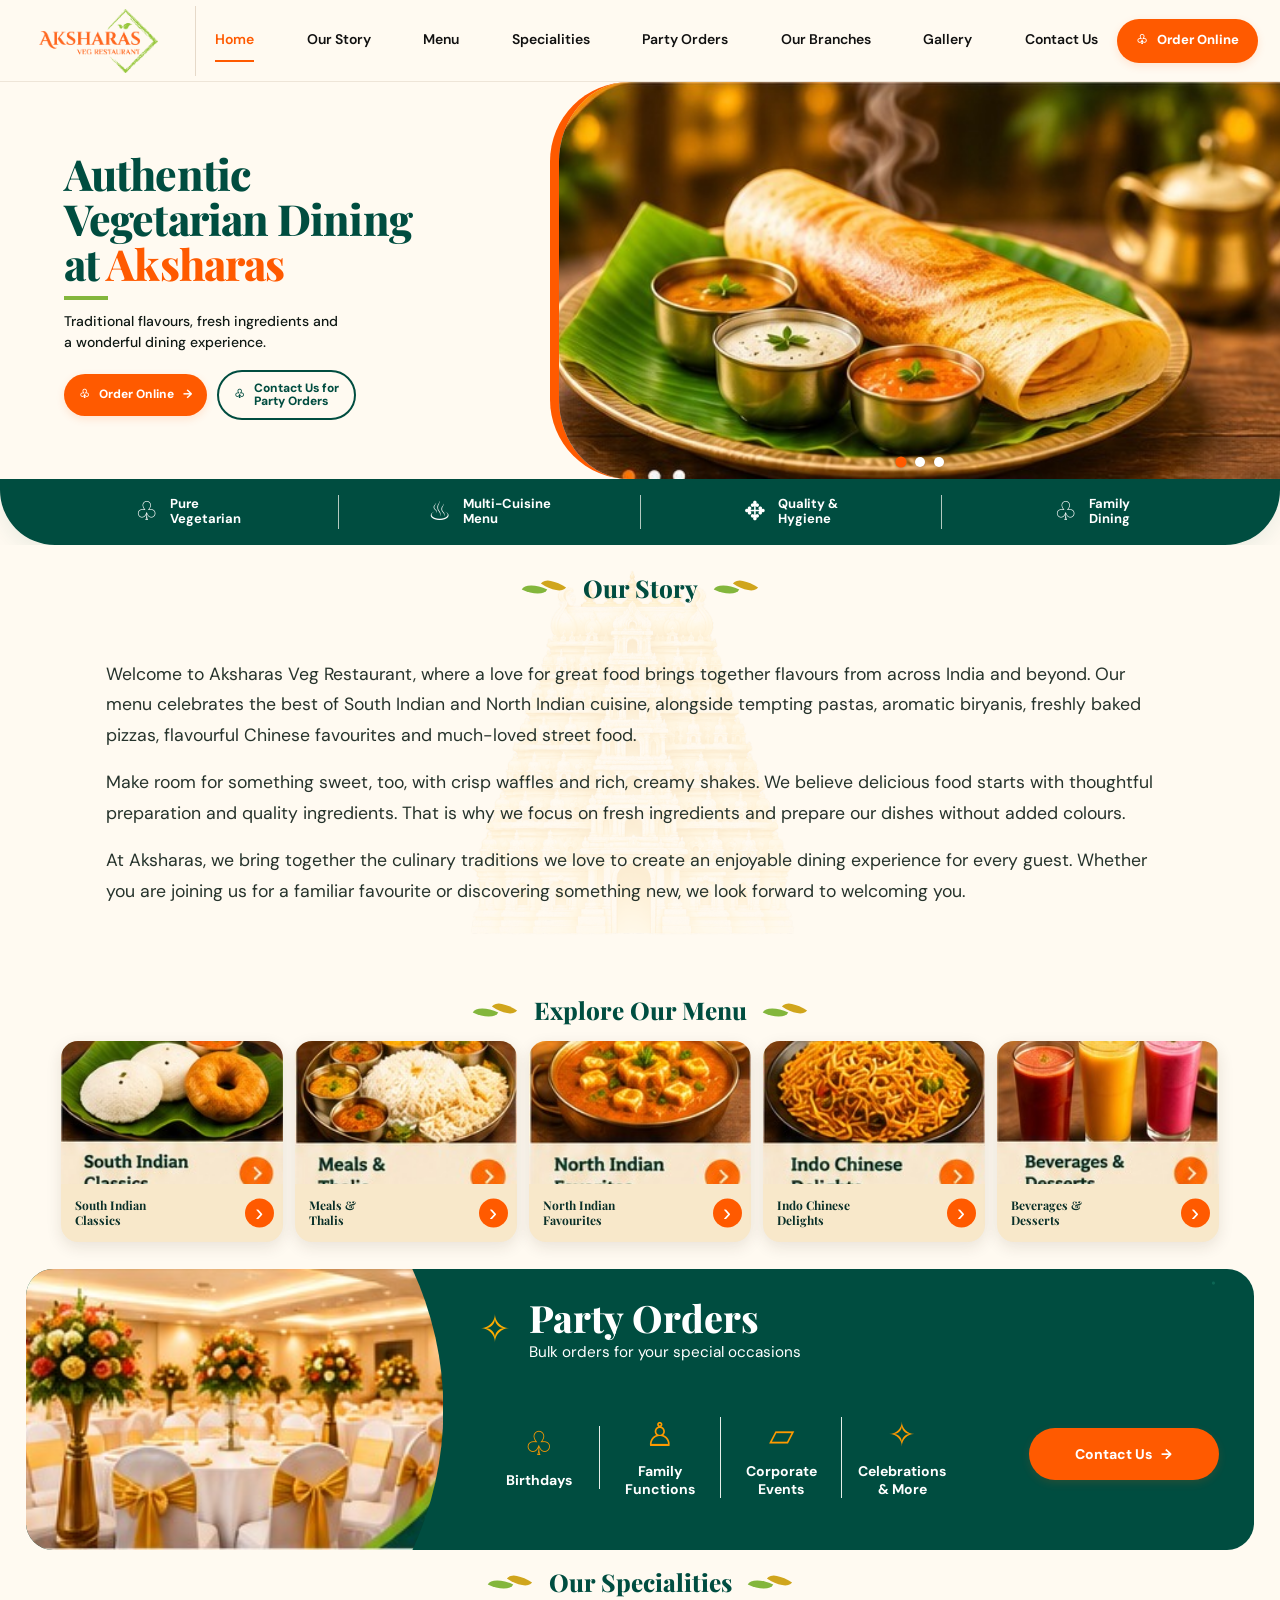
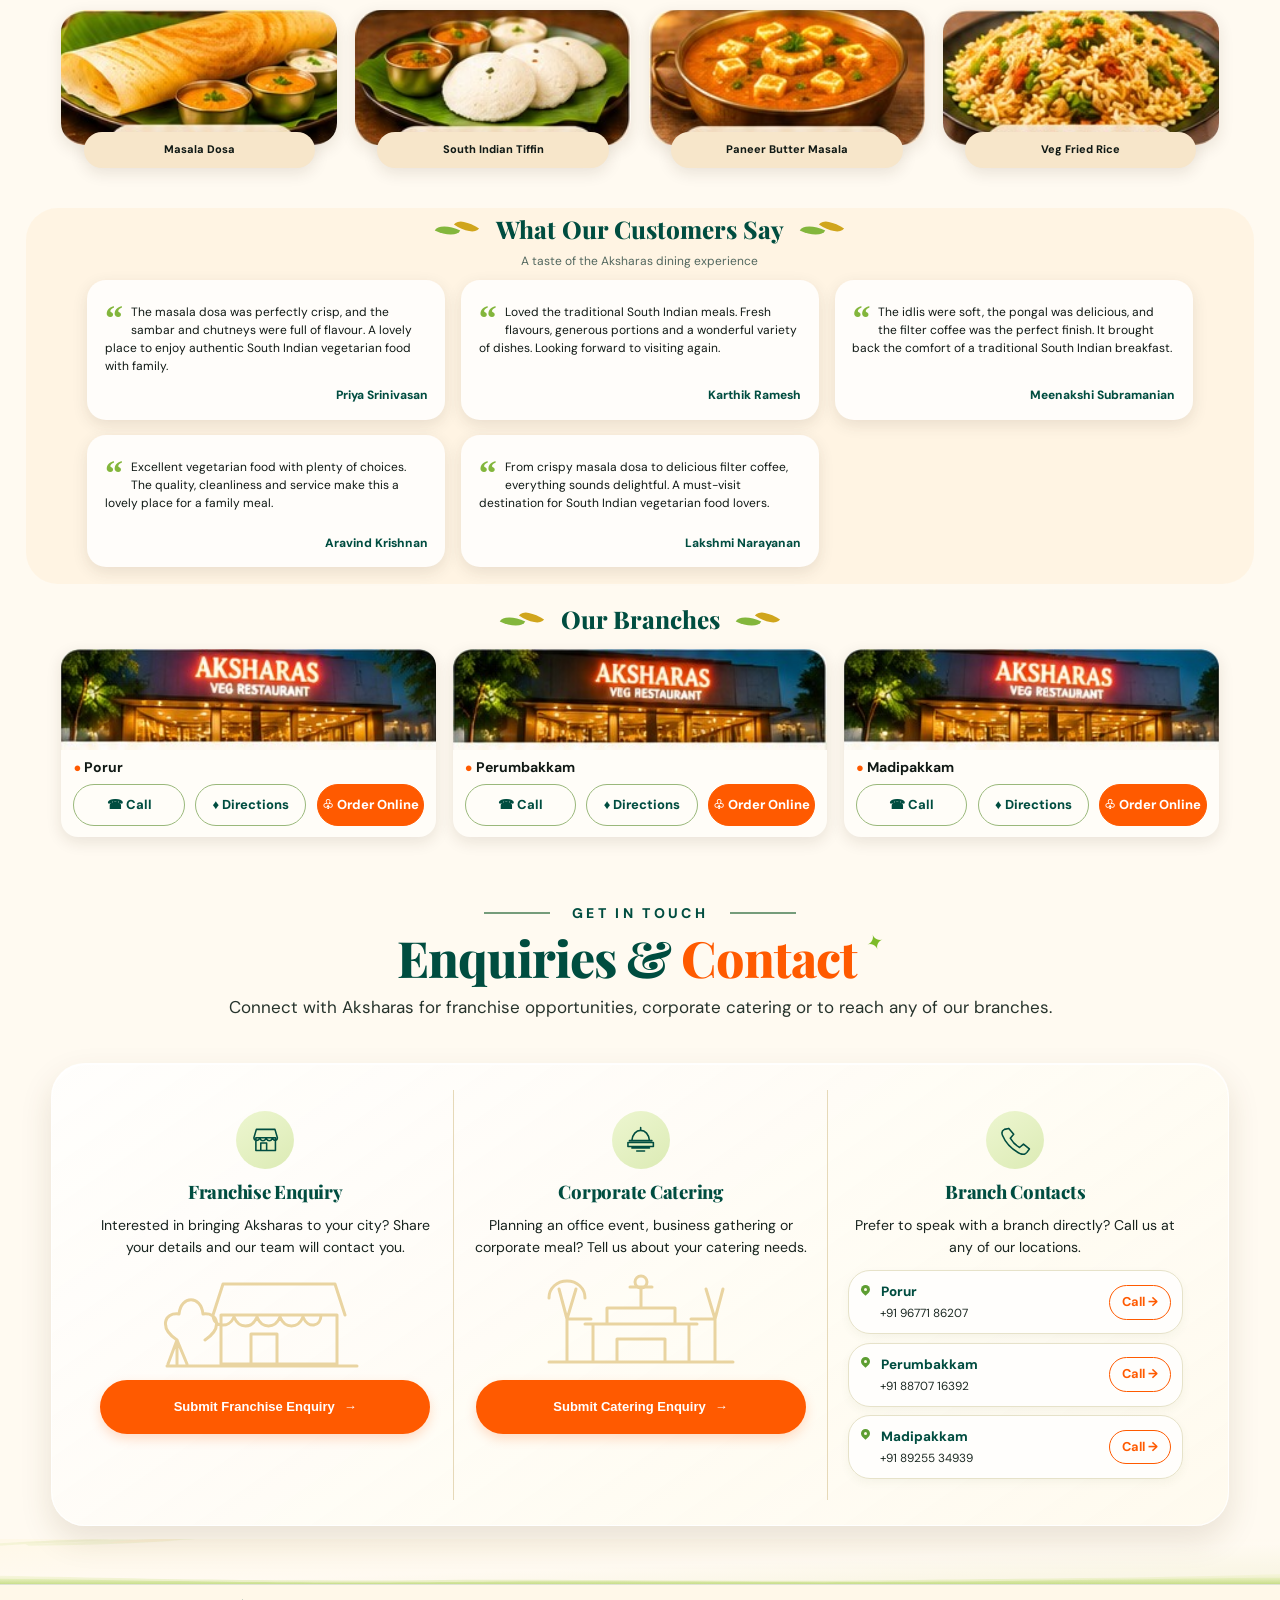
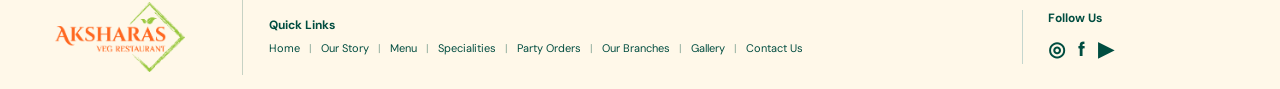
==== commit ef3ce1b9: "Add files via upload" ====
--- a/index.html
+++ b/index.html
@@ -166,13 +166,34 @@
 
 <dialog class="delivery-notice-dialog" id="order-online-popup" aria-labelledby="delivery-notice-title">
   <div class="delivery-notice">
+    <span class="delivery-leaf delivery-leaf-top" aria-hidden="true"></span>
+    <span class="delivery-leaf delivery-leaf-bottom" aria-hidden="true"></span>
     <button class="delivery-notice-close" type="button" aria-label="Close">×</button>
-    <div class="delivery-scooter" aria-hidden="true">🛵</div>
-    <p class="delivery-eyebrow">A little update from Aksharas</p>
+    <div class="delivery-scooter" aria-hidden="true">
+      <svg viewBox="0 0 260 150" role="presentation">
+        <g fill="none" stroke="currentColor" stroke-width="7" stroke-linecap="round" stroke-linejoin="round">
+          <path d="M42 89h28l15-21h45l18 21h34l18 17h-13"/>
+          <path d="M86 67l12-24h43l15 24M99 43V31h39v12"/>
+          <path d="M110 31c0-13 10-23 23-23s23 10 23 23"/>
+          <path d="M75 90l-8 24h-18M177 89l-9 25"/>
+          <path d="M78 114h112"/>
+          <circle cx="85" cy="119" r="15"/>
+          <circle cx="179" cy="119" r="15"/>
+          <path d="M25 65h31M15 81h28M31 97h24"/>
+        </g>
+      </svg>
+    </div>
     <h2 id="delivery-notice-title">Home Delivery<br><em>Coming Soon!</em></h2>
     <p class="delivery-intro">We’re getting ready to bring Aksharas to your home.</p>
     <div class="delivery-ownly-message">
-      <span class="delivery-cutlery" aria-hidden="true">♨</span>
+      <div class="delivery-cutlery" aria-hidden="true">
+        <svg viewBox="0 0 70 100" role="presentation">
+          <g fill="none" stroke="currentColor" stroke-width="6" stroke-linecap="round" stroke-linejoin="round">
+            <path d="M17 10v32m-9-32v17c0 8 18 8 18 0V10M17 42v48"/>
+            <path d="M48 10c-8 0-12 9-12 21v10h24V31c0-12-4-21-12-21zM48 41v49"/>
+          </g>
+        </svg>
+      </div>
       <p>Until then, you can order via <strong>Ownly</strong> and enjoy your food at <b>restaurant pickup prices.</b></p>
     </div>
   </div>
--- a/styles.css
+++ b/styles.css
@@ -1000,7 +1000,7 @@
   margin:0;color:var(--green);font-family:'Playfair Display',Georgia,serif;
   font-size:clamp(34px,6vw,54px);line-height:1.06;font-weight:800
 }
-.delivery-notice h2 em{color:#f45a0a;font-style:normal}
+.delivery-notice h2 em{color:#00533f;font-style:normal}
 .delivery-intro{margin:18px 0 24px;color:#263b34;font-size:clamp(16px,2.5vw,21px);line-height:1.5}
 .delivery-ownly-message{
   display:flex;align-items:center;gap:20px;text-align:left;
@@ -1016,3 +1016,197 @@
   .delivery-ownly-message{gap:10px;padding:15px 12px}
   .delivery-cutlery{flex-basis:36px;font-size:27px}
 }
+
+
+/* V35: Rebuild the Order Online popup to match the approved wide prototype. */
+.delivery-notice-dialog{
+  box-sizing:border-box;
+  width:min(1100px,calc(100vw - 48px));
+  max-width:none;
+  max-height:calc(100dvh - 48px);
+  padding:0;
+  overflow:hidden;
+  border:3px solid #075b45;
+  border-radius:48px;
+  color:#073f32;
+  background:radial-gradient(ellipse at 50% 45%,#fffdf6 0%,#fff9ed 72%,#fbf1df 100%);
+  box-shadow:0 24px 80px rgba(0,25,18,.38);
+}
+.delivery-notice-dialog::backdrop{
+  background:rgba(20,22,19,.58);
+  backdrop-filter:blur(7px);
+}
+.delivery-notice{
+  position:relative;
+  box-sizing:border-box;
+  width:100%;
+  padding:48px 64px 54px;
+  text-align:center;
+  isolation:isolate;
+}
+.delivery-notice-close{
+  position:absolute;
+  z-index:5;
+  top:24px;
+  right:26px;
+  width:58px;
+  height:58px;
+  border:3px solid #9c9686;
+  border-radius:50%;
+  background:rgba(255,253,247,.9);
+  color:#111;
+  font-size:40px;
+  line-height:1;
+  font-weight:500;
+  cursor:pointer;
+}
+.delivery-scooter{
+  width:344px;
+  height:168px;
+  margin:0 auto 12px;
+  display:flex;
+  align-items:flex-end;
+  justify-content:center;
+  border-radius:190px 190px 0 0;
+  background:#edf5c9;
+  color:#005541;
+  overflow:hidden;
+}
+.delivery-scooter svg{width:260px;height:150px;display:block}
+.delivery-eyebrow{display:none}
+.delivery-notice h2{
+  position:relative;
+  z-index:1;
+  margin:16px 0 24px;
+  color:#00533f;
+  font-family:'Playfair Display',Georgia,serif;
+  font-size:clamp(48px,5.2vw,72px);
+  line-height:1.02;
+  letter-spacing:-1.4px;
+  font-weight:800;
+}
+.delivery-notice h2 em{color:#00533f;font-style:normal}
+.delivery-notice h2::before,
+.delivery-notice h2::after{
+  content:"";
+  position:absolute;
+  top:22%;
+  width:58px;
+  height:52px;
+  background:
+    linear-gradient(48deg,transparent 44%,#f45a0a 46% 52%,transparent 54%) 0 0/100% 100%,
+    linear-gradient(12deg,transparent 44%,#f45a0a 46% 52%,transparent 54%) 0 0/100% 100%;
+  opacity:.95;
+}
+.delivery-notice h2::before{left:9%;transform:rotate(-12deg)}
+.delivery-notice h2::after{right:9%;transform:scaleX(-1) rotate(-12deg)}
+.delivery-intro{
+  margin:26px 0 38px;
+  color:#111;
+  font-size:clamp(22px,2.55vw,36px);
+  line-height:1.35;
+  font-weight:400;
+}
+.delivery-ownly-message{
+  display:grid;
+  grid-template-columns:150px 1fr;
+  align-items:center;
+  gap:34px;
+  min-height:194px;
+  box-sizing:border-box;
+  padding:24px 38px;
+  border-radius:48px;
+  background:linear-gradient(110deg,#f0f5c9 0%,#eff4c8 100%);
+  text-align:left;
+}
+.delivery-cutlery{
+  height:110px;
+  display:flex;
+  align-items:center;
+  justify-content:center;
+  border-right:3px solid #cbd5a0;
+  color:#00604a;
+}
+.delivery-cutlery svg{width:72px;height:100px}
+.delivery-ownly-message p{
+  margin:0;
+  color:#111;
+  font-size:clamp(23px,2.8vw,39px);
+  line-height:1.32;
+  font-weight:400;
+}
+.delivery-ownly-message strong{color:#f45a0a;font-weight:800}
+.delivery-ownly-message b{color:#00533f;font-weight:800}
+.delivery-leaf{
+  position:absolute;
+  z-index:-1;
+  width:190px;
+  height:190px;
+  opacity:.36;
+  pointer-events:none;
+  background-repeat:no-repeat;
+  background-size:contain;
+}
+.delivery-leaf-top{
+  top:0;left:0;
+  background-image:url("data:image/svg+xml,%3Csvg xmlns='http://www.w3.org/2000/svg' viewBox='0 0 200 200'%3E%3Cg fill='%23c6d78c'%3E%3Cellipse cx='35' cy='24' rx='12' ry='31' transform='rotate(-48 35 24)'/%3E%3Cellipse cx='68' cy='43' rx='12' ry='30' transform='rotate(-55 68 43)'/%3E%3Cellipse cx='102' cy='58' rx='11' ry='29' transform='rotate(-62 102 58)'/%3E%3Cellipse cx='30' cy='70' rx='12' ry='29' transform='rotate(-20 30 70)'/%3E%3Cellipse cx='56' cy='98' rx='12' ry='29' transform='rotate(-25 56 98)'/%3E%3Cellipse cx='84' cy='124' rx='11' ry='27' transform='rotate(-35 84 124)'/%3E%3C/g%3E%3Cpath d='M8 4Q65 55 112 146' fill='none' stroke='%23c6d78c' stroke-width='5'/%3E%3C/svg%3E");
+}
+.delivery-leaf-bottom{
+  right:0;bottom:0;transform:rotate(180deg);
+  background-image:url("data:image/svg+xml,%3Csvg xmlns='http://www.w3.org/2000/svg' viewBox='0 0 200 200'%3E%3Cg fill='%23c6d78c'%3E%3Cellipse cx='35' cy='24' rx='12' ry='31' transform='rotate(-48 35 24)'/%3E%3Cellipse cx='68' cy='43' rx='12' ry='30' transform='rotate(-55 68 43)'/%3E%3Cellipse cx='102' cy='58' rx='11' ry='29' transform='rotate(-62 102 58)'/%3E%3Cellipse cx='30' cy='70' rx='12' ry='29' transform='rotate(-20 30 70)'/%3E%3Cellipse cx='56' cy='98' rx='12' ry='29' transform='rotate(-25 56 98)'/%3E%3Cellipse cx='84' cy='124' rx='11' ry='27' transform='rotate(-35 84 124)'/%3E%3C/g%3E%3Cpath d='M8 4Q65 55 112 146' fill='none' stroke='%23c6d78c' stroke-width='5'/%3E%3C/svg%3E");
+}
+@media(max-width:800px){
+  .delivery-notice-dialog{width:calc(100vw - 28px);max-height:calc(100dvh - 28px);border-radius:30px}
+  .delivery-notice{padding:36px 26px 30px}
+  .delivery-notice-close{top:12px;right:12px;width:44px;height:44px;font-size:30px;border-width:2px}
+  .delivery-scooter{width:230px;height:112px;margin-bottom:8px}
+  .delivery-scooter svg{width:190px;height:110px}
+  .delivery-notice h2{font-size:clamp(36px,7vw,54px);margin:12px 0 16px;letter-spacing:-.6px}
+  .delivery-notice h2::before,.delivery-notice h2::after{width:34px;height:34px;top:20%}
+  .delivery-notice h2::before{left:1%}.delivery-notice h2::after{right:1%}
+  .delivery-intro{font-size:clamp(16px,3vw,22px);margin:14px 0 22px}
+  .delivery-ownly-message{grid-template-columns:78px 1fr;gap:16px;min-height:120px;padding:16px 18px;border-radius:28px}
+  .delivery-cutlery{height:80px;border-right-width:2px}
+  .delivery-cutlery svg{width:52px;height:74px}
+  .delivery-ownly-message p{font-size:clamp(16px,3vw,22px)}
+  .delivery-leaf{width:120px;height:120px}
+}
+@media(max-width:480px){
+  .delivery-notice{padding:48px 16px 20px}
+  .delivery-scooter{width:150px;height:78px}
+  .delivery-scooter svg{width:130px;height:76px}
+  .delivery-notice h2{font-size:34px}
+  .delivery-notice h2::before,.delivery-notice h2::after{display:none}
+  .delivery-intro{font-size:15px;margin:12px 0 18px}
+  .delivery-ownly-message{grid-template-columns:48px 1fr;gap:10px;padding:13px 10px;border-radius:20px}
+  .delivery-cutlery{height:70px}
+  .delivery-cutlery svg{width:38px;height:64px}
+  .delivery-ownly-message p{font-size:14px;line-height:1.35}
+  .delivery-leaf{width:82px;height:82px}
+}
+
+
+/* V36: Reduce Party Orders banner text by 2px while preserving layout. */
+.party-heading h2{font-size:clamp(36px,calc(3.1vw - 2px),46px)}
+.party-heading p{font-size:clamp(15px,calc(1.35vw - 2px),19px)}
+.occasions small{font-size:clamp(14px,calc(1.25vw - 2px),18px)}
+.enquire-btn{font-size:clamp(14px,calc(1.2vw - 2px),17px)}
+@media(max-width:1120px) and (min-width:901px){
+  .party-heading h2{font-size:34px}
+  .party-heading p{font-size:14px}
+  .occasions small{font-size:13px}
+  .enquire-btn{font-size:13px}
+}
+@media(max-width:900px) and (min-width:681px){
+  .party-heading h2{font-size:30px}
+  .party-heading p{font-size:13px}
+  .occasions small{font-size:11px}
+  .enquire-btn{font-size:11px}
+}
+@media(max-width:680px){
+  .party-heading h2{font-size:30px}
+  .party-heading p{font-size:13px}
+  .occasions small{font-size:10px}
+  .enquire-btn{font-size:13px}
+}
+@media(max-width:380px){.occasions small{font-size:9px}}
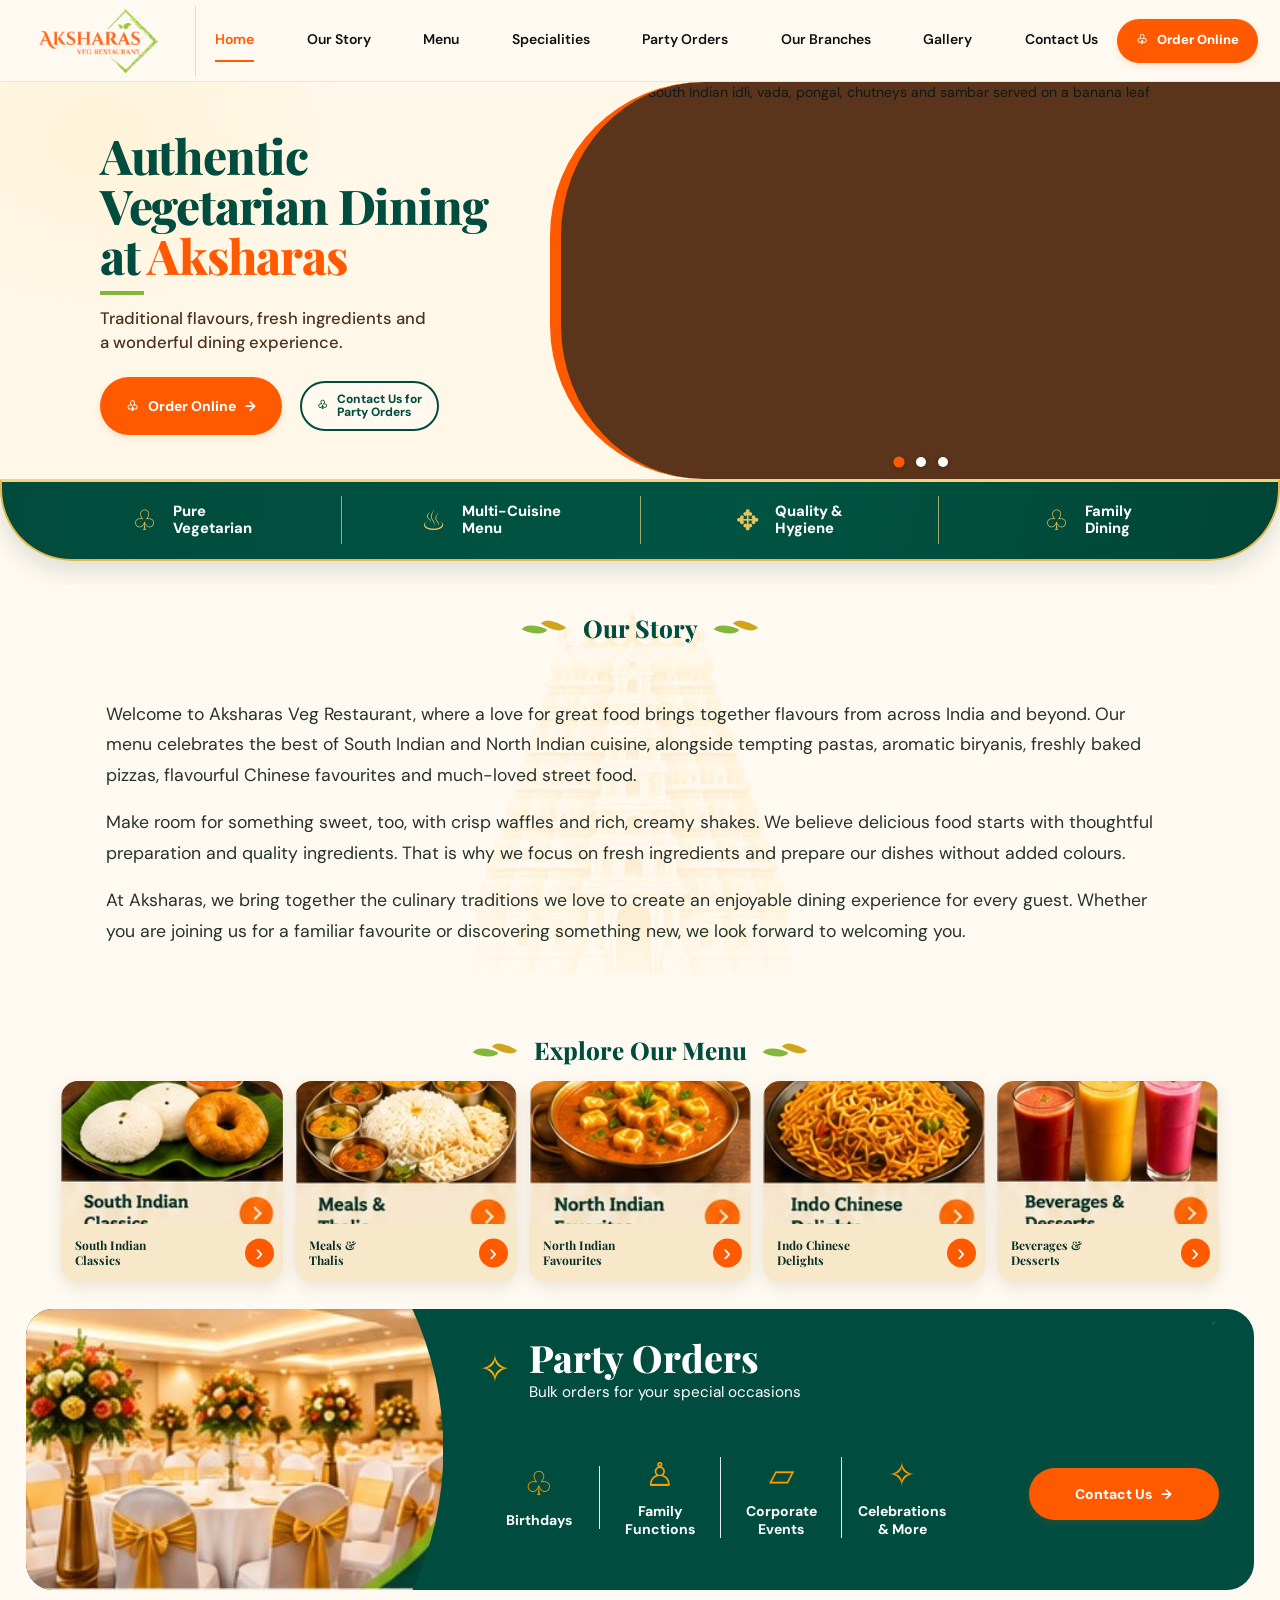
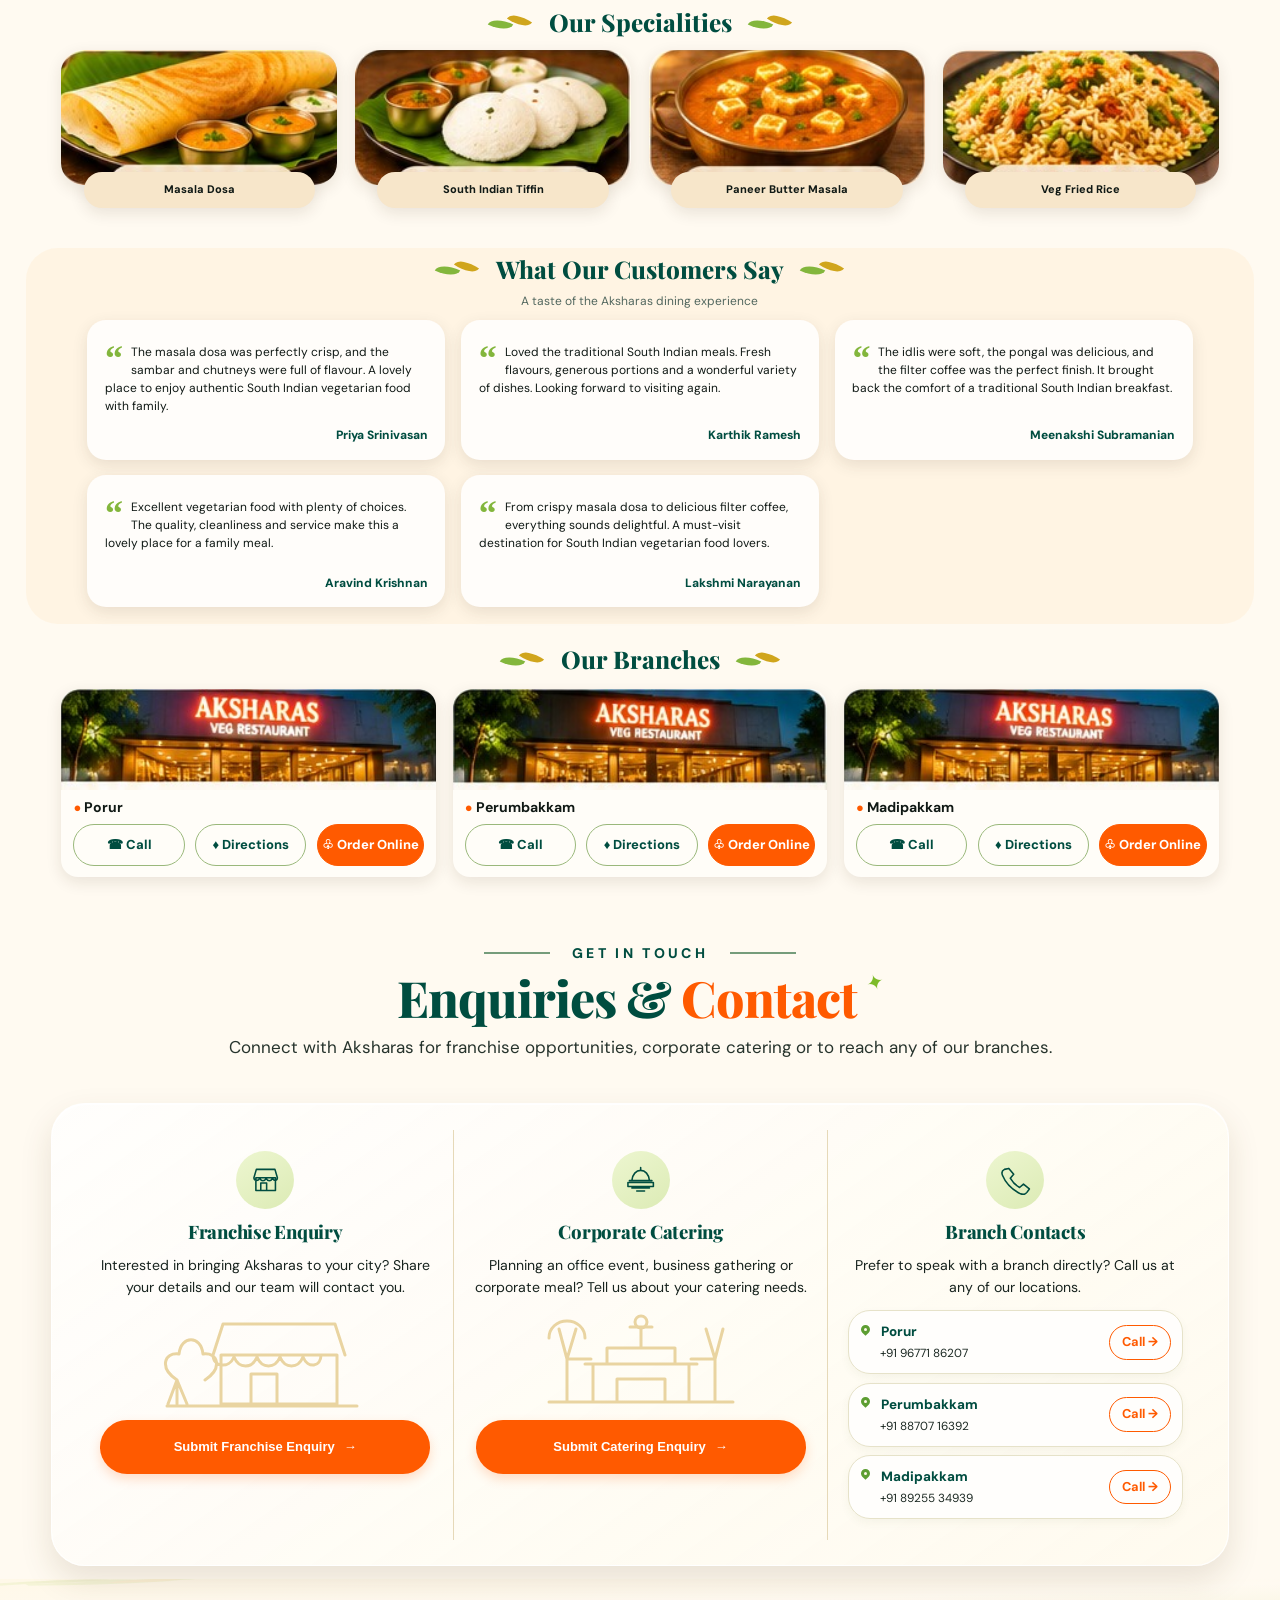
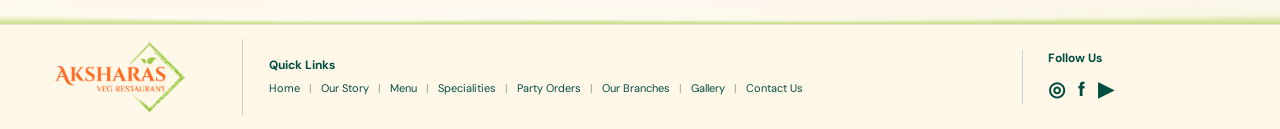
==== commit a7b963db: "Add files via upload" ====
--- a/index.html
+++ b/index.html
@@ -24,7 +24,7 @@
       <div class="hero-buttons"><a class="order-btn order-online-trigger" href="#order-online-popup">♧ <span>Order Online</span> <b>→</b></a><a class="party-outline" href="#contact">♧ <span>Contact Us for<br>Party Orders</span></a></div>
     </div>
     <div class="hero-visual" aria-label="Aksharas food highlights slideshow">
-      <img class="hero-slide is-active" src="assets/hero-slide-dosa.jpg" alt="Golden South Indian dosa served with chutneys and sambar" fetchpriority="high">
+      <img class="hero-slide is-active" src="assets/hero-slide-prototype-food.jpg" alt="Traditional South Indian idli, vada, pongal, chutneys and sambar served on a banana leaf" fetchpriority="high">
       <img class="hero-slide" src="assets/hero-slide-south-indian.jpg" alt="South Indian vegetarian breakfast with idli, vada, pongal and chutneys" loading="lazy">
       <img class="hero-slide" src="assets/hero-slide-north-indian.jpg" alt="North Indian vegetarian thali with paneer curry, dal, rice and naan" loading="lazy">
       <div class="slider-dots" role="group" aria-label="Choose slideshow image">
--- a/styles.css
+++ b/styles.css
@@ -1210,3 +1210,158 @@
   .enquire-btn{font-size:13px}
 }
 @media(max-width:380px){.occasions small{font-size:9px}}
+
+/* V37 – Hero refreshed to match the approved Aksharas traditional-theme prototype */
+.hero{
+  max-width:calc(var(--content) - 36px);
+  min-height:clamp(390px,31vw,555px);
+  grid-template-columns:minmax(0,43%) minmax(0,57%);
+  background:#fff8e9;
+  border-radius:0;
+  overflow:hidden;
+  box-shadow:none;
+  position:relative;
+}
+.hero-copy{
+  padding:clamp(30px,3.4vw,66px) clamp(24px,3vw,54px) clamp(30px,3vw,52px) clamp(44px,7.8vw,170px);
+  justify-content:center;
+  background:
+    radial-gradient(ellipse at 18% 14%,rgba(255,224,153,.22),transparent 40%),
+    linear-gradient(110deg,#fff8e9 0%,#fff8e9 76%,rgba(255,248,233,.94) 100%);
+  overflow:hidden;
+}
+.hero-copy:before{
+  content:"";position:absolute;z-index:0;pointer-events:none;
+  left:-52px;bottom:-42px;top:auto;right:auto;width:235px;height:265px;
+  border:0;border-radius:0;transform:none;opacity:.20;
+  background:url("assets/temple-banana-motif.svg") left bottom/contain no-repeat;
+}
+.hero-copy:after{
+  content:"";position:absolute;z-index:0;pointer-events:none;
+  left:-30px;top:-78px;bottom:auto;width:160px;height:180px;
+  border:0;border-radius:0;transform:rotate(8deg);opacity:.5;
+  background:radial-gradient(ellipse at 30% 20%,#8ebd39 0 16%,transparent 17%),radial-gradient(ellipse at 58% 8%,#b9d95b 0 18%,transparent 19%),radial-gradient(ellipse at 76% 28%,#e4c65b 0 13%,transparent 14%);
+}
+.hero-copy>*{position:relative;z-index:1}
+.hero h1{font-size:clamp(38px,3.75vw,68px);line-height:1.04;letter-spacing:-1.2px;max-width:720px}
+.green-rule{width:72px;height:5px;margin:17px 0 13px}
+.hero-copy>p{font-size:clamp(16px,1.3vw,24px);line-height:1.48;max-width:540px;margin-bottom:22px;color:#4b321c}
+.hero-buttons{gap:18px}
+.hero-buttons .order-btn{font-size:clamp(14px,1.05vw,19px);padding:15px 26px;min-height:58px;border-radius:36px}
+.party-outline{font-size:clamp(14px,1.02vw,18px);padding:11px 20px;min-height:58px;border-width:2px;border-radius:36px;background:rgba(255,252,244,.55)}
+.hero-visual{
+  min-height:clamp(390px,31vw,555px);
+  border-left:11px solid var(--orange);
+  border-radius:clamp(105px,12vw,210px) 0 0 clamp(105px,12vw,210px);
+  background:#5a341b;
+  overflow:hidden;
+}
+.hero-visual img{object-fit:cover;object-position:center center}
+.slider-dots{bottom:24px;gap:12px}
+.slider-dots button{width:12px;height:12px;border:0;border-radius:50%;padding:0;background:#fff;box-shadow:0 1px 5px #0005;cursor:pointer}
+.slider-dots button.selected{background:var(--orange)}
+.benefits{
+  max-width:calc(var(--content) - 36px);
+  min-height:clamp(82px,6vw,116px);
+  margin:0 auto 24px;
+  padding:13px clamp(28px,5.5vw,110px);
+  gap:clamp(14px,2.3vw,42px);
+  background:linear-gradient(105deg,#004b3c 0%,#005542 55%,#004536 100%);
+  color:#fff;
+  border:2px solid #e4b64b;
+  border-top:3px solid #f3d47b;
+  border-radius:0 0 72px 72px;
+  box-shadow:0 10px 24px rgba(0,58,44,.14);
+}
+.benefits div{gap:16px;font-size:clamp(27px,2.2vw,42px);color:#e9c45e}
+.benefits span{font-size:clamp(14px,1.15vw,21px);line-height:1.18;color:#fff;font-weight:800}
+.benefits>i{height:48px;border-left:1px solid rgba(240,211,134,.8)}
+@media(max-width:1120px) and (min-width:681px){
+ .hero{min-height:360px;grid-template-columns:minmax(0,44%) minmax(0,56%)}
+ .hero-copy{padding-left:clamp(28px,4vw,58px)}
+ .hero h1{font-size:clamp(34px,4vw,48px)}
+ .hero-copy>p{font-size:15px}
+ .hero-visual{min-height:360px;border-radius:90px 0 0 90px}
+ .benefits{padding-inline:4%;gap:12px}
+ .benefits div{gap:9px}
+ .benefits span{font-size:13px}
+}
+@media(max-width:680px){
+ .hero{max-width:100%;display:flex;flex-direction:column;min-height:0;border-radius:0}
+ .hero-copy{padding:34px 7% 26px;min-height:300px}
+ .hero-copy:before{left:-45px;bottom:-70px;width:185px;height:210px;opacity:.15}
+ .hero-copy:after{width:110px;height:120px;top:-55px;left:-20px}
+ .hero h1{font-size:clamp(34px,9vw,44px);line-height:1.04}
+ .hero-copy>p{font-size:15px;max-width:360px;margin-bottom:16px}
+ .green-rule{margin:12px 0 9px;width:58px;height:4px}
+ .hero-buttons{gap:9px}
+ .hero-buttons .order-btn,.party-outline{font-size:12px;padding:10px 13px;min-height:44px}
+ .hero-visual{width:100%;min-height:0;height:auto;aspect-ratio:1.48/1;border:0;border-top:7px solid var(--orange);border-radius:48px 0 0 0}
+ .slider-dots{bottom:13px}
+ .benefits{max-width:100%;margin:0 auto 18px;display:grid;grid-template-columns:repeat(2,minmax(0,1fr));padding:17px 7%;gap:15px 12px;border-radius:0 0 32px 32px;min-height:0}
+ .benefits div{justify-content:flex-start;gap:9px;font-size:24px;padding-left:5px}
+ .benefits span{font-size:12px}
+ .benefits>i{display:none}
+}
+
+
+/* V38: Reduce the Home Delivery popup to approximately 60% of the approved prototype size. */
+.delivery-notice-dialog{
+  width:min(660px,calc(100vw - 40px));
+  max-height:calc(100dvh - 40px);
+  border-width:2px;
+  border-radius:30px;
+}
+.delivery-notice{padding:29px 38px 32px}
+.delivery-notice-close{
+  top:14px;right:15px;width:36px;height:36px;
+  border-width:2px;font-size:25px;
+}
+.delivery-scooter{
+  width:206px;height:101px;margin-bottom:7px;
+  border-radius:114px 114px 0 0;
+}
+.delivery-scooter svg{width:156px;height:90px}
+.delivery-notice h2{
+  margin:10px 0 14px;font-size:clamp(34px,4vw,43px);
+  letter-spacing:-.8px;
+}
+.delivery-notice h2::before,.delivery-notice h2::after{width:35px;height:32px}
+.delivery-intro{margin:14px 0 22px;font-size:clamp(16px,1.8vw,22px);line-height:1.35}
+.delivery-ownly-message{
+  grid-template-columns:90px 1fr;gap:20px;min-height:116px;
+  padding:14px 23px;border-radius:29px;
+}
+.delivery-cutlery{height:66px;border-right-width:2px}
+.delivery-cutlery svg{width:44px;height:62px}
+.delivery-ownly-message p{font-size:clamp(16px,1.9vw,23px);line-height:1.32}
+.delivery-leaf{width:114px;height:114px}
+
+@media(max-width:800px){
+  .delivery-notice-dialog{width:min(560px,calc(100vw - 28px));max-height:calc(100dvh - 28px);border-radius:24px}
+  .delivery-notice{padding:34px 24px 24px}
+  .delivery-notice-close{top:10px;right:10px;width:34px;height:34px;font-size:23px}
+  .delivery-scooter{width:170px;height:84px}
+  .delivery-scooter svg{width:132px;height:78px}
+  .delivery-notice h2{font-size:clamp(30px,6vw,38px);margin:9px 0 12px}
+  .delivery-notice h2::before,.delivery-notice h2::after{width:28px;height:27px}
+  .delivery-intro{font-size:clamp(15px,2.7vw,18px);margin:12px 0 18px}
+  .delivery-ownly-message{grid-template-columns:62px 1fr;gap:12px;min-height:92px;padding:12px 14px;border-radius:22px}
+  .delivery-cutlery{height:58px}
+  .delivery-cutlery svg{width:38px;height:54px}
+  .delivery-ownly-message p{font-size:clamp(14px,2.7vw,18px)}
+  .delivery-leaf{width:90px;height:90px}
+}
+@media(max-width:480px){
+  .delivery-notice{padding:42px 14px 17px}
+  .delivery-scooter{width:126px;height:66px}
+  .delivery-scooter svg{width:105px;height:62px}
+  .delivery-notice h2{font-size:29px;line-height:1.04}
+  .delivery-notice h2::before,.delivery-notice h2::after{display:none}
+  .delivery-intro{font-size:14px;margin:10px 0 14px}
+  .delivery-ownly-message{grid-template-columns:42px 1fr;gap:9px;padding:11px 9px;border-radius:17px}
+  .delivery-cutlery{height:52px}
+  .delivery-cutlery svg{width:31px;height:48px}
+  .delivery-ownly-message p{font-size:13px;line-height:1.3}
+  .delivery-leaf{width:68px;height:68px}
+}
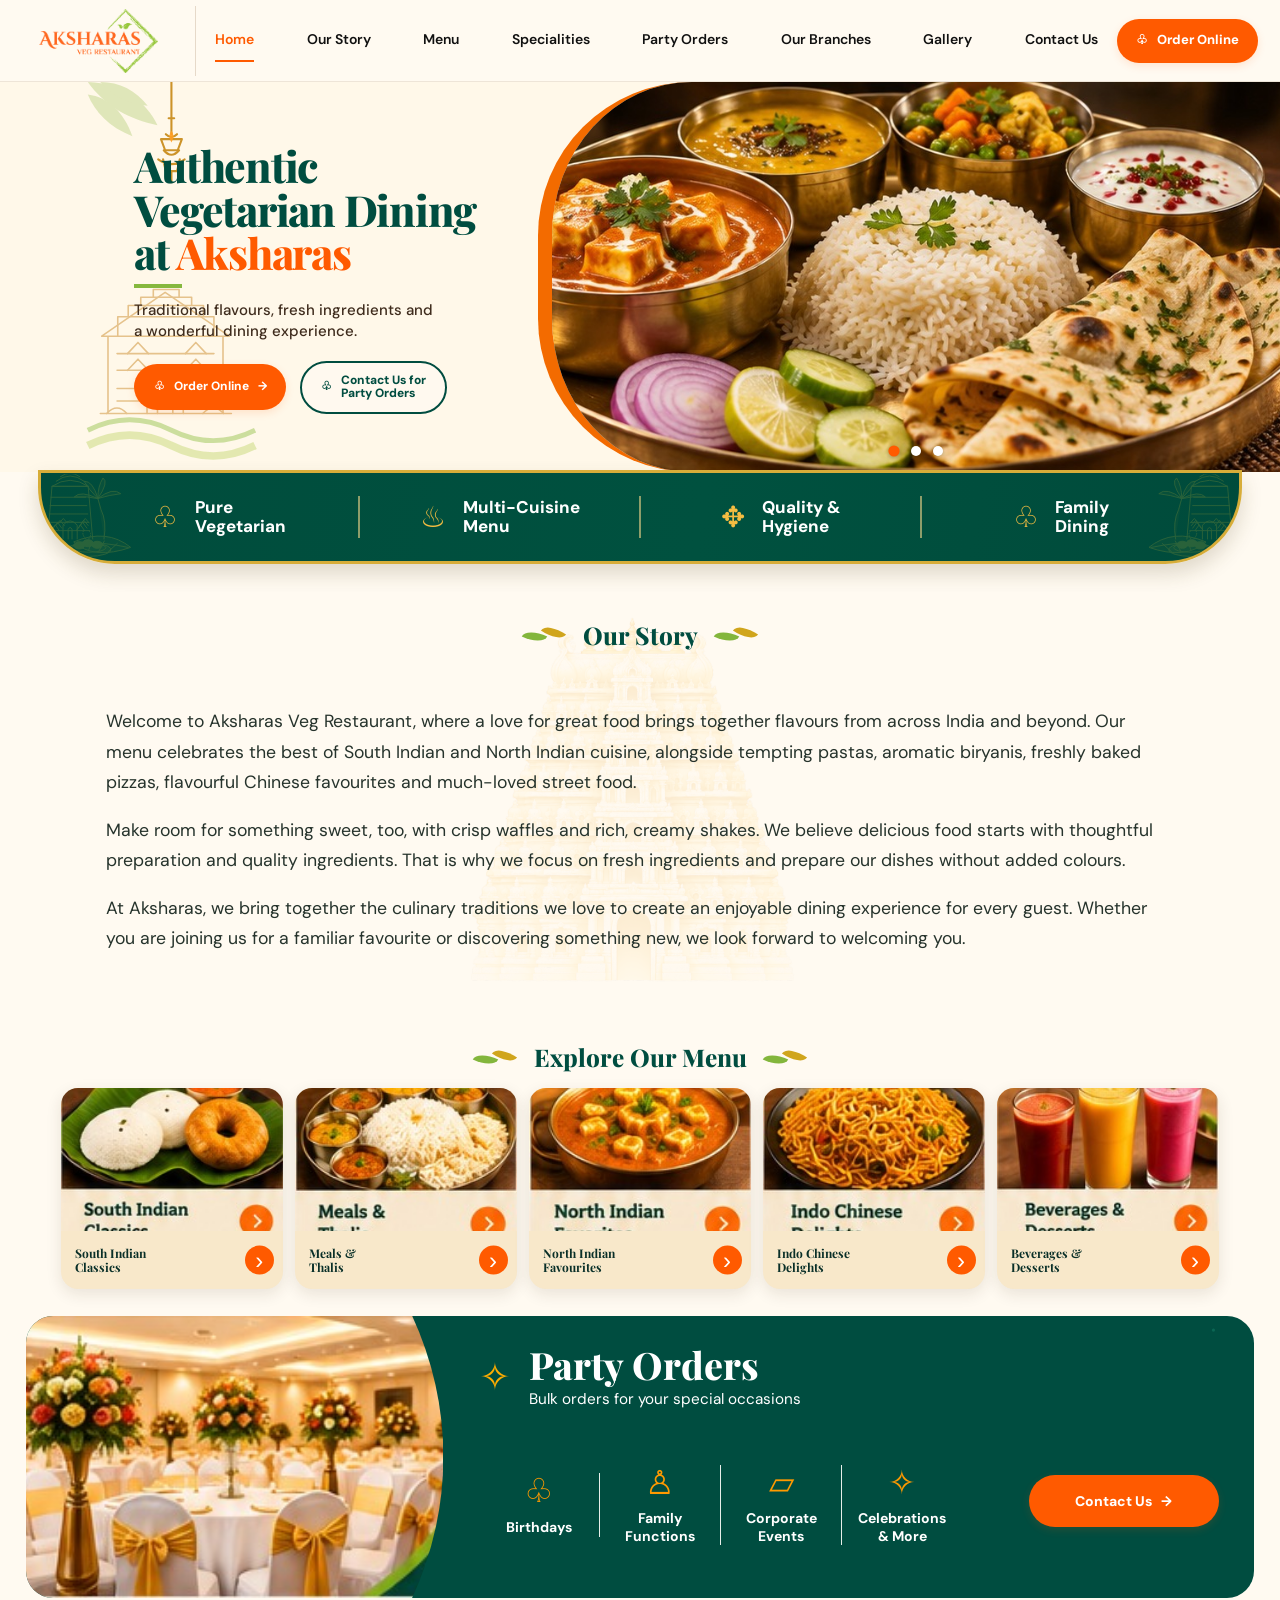
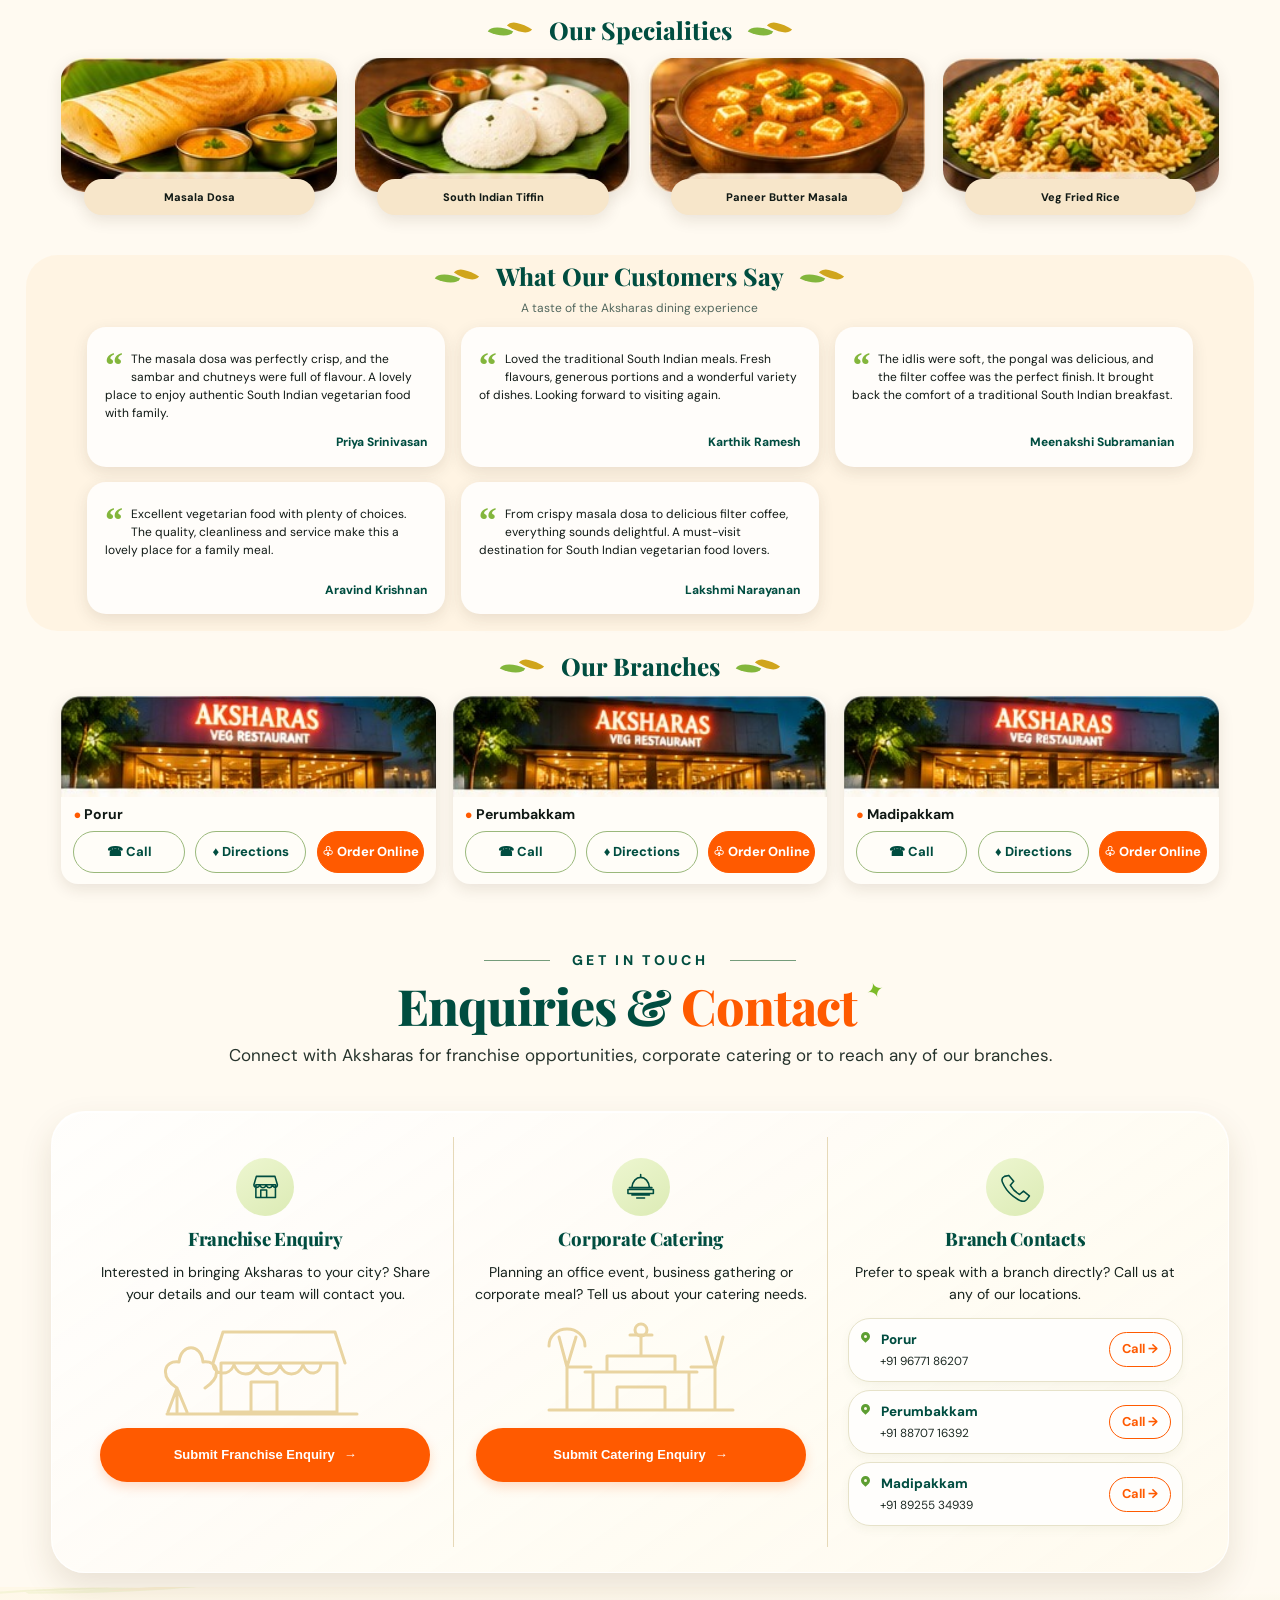
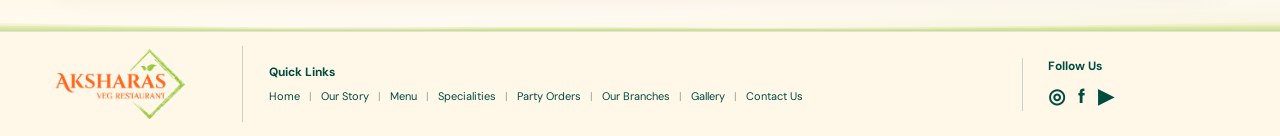
==== commit 7f8198fd: "Add files via upload" ====
--- a/index.html
+++ b/index.html
@@ -24,9 +24,9 @@
       <div class="hero-buttons"><a class="order-btn order-online-trigger" href="#order-online-popup">♧ <span>Order Online</span> <b>→</b></a><a class="party-outline" href="#contact">♧ <span>Contact Us for<br>Party Orders</span></a></div>
     </div>
     <div class="hero-visual" aria-label="Aksharas food highlights slideshow">
-      <img class="hero-slide is-active" src="assets/hero-slide-prototype-food.jpg" alt="Traditional South Indian idli, vada, pongal, chutneys and sambar served on a banana leaf" fetchpriority="high">
-      <img class="hero-slide" src="assets/hero-slide-south-indian.jpg" alt="South Indian vegetarian breakfast with idli, vada, pongal and chutneys" loading="lazy">
-      <img class="hero-slide" src="assets/hero-slide-north-indian.jpg" alt="North Indian vegetarian thali with paneer curry, dal, rice and naan" loading="lazy">
+      <img class="hero-slide is-active" src="assets/hero-slide-north-indian.jpg" alt="North Indian vegetarian thali with paneer curry, dal, rice and naan" fetchpriority="high">
+      <img class="hero-slide" src="assets/hero-slide-prototype-food.jpg" alt="South Indian idli, vada, pongal, chutneys and sambar served on a banana leaf" loading="lazy">
+      <img class="hero-slide" src="assets/hero-slide-dosa.jpg" alt="Crisp dosa served with chutneys and sambar" loading="lazy">
       <div class="slider-dots" role="group" aria-label="Choose slideshow image">
         <button type="button" class="selected" aria-label="Show image 1" aria-pressed="true"></button>
         <button type="button" aria-label="Show image 2" aria-pressed="false"></button>
--- a/styles.css
+++ b/styles.css
@@ -1365,3 +1365,283 @@
   .delivery-ownly-message p{font-size:13px;line-height:1.3}
   .delivery-leaf{width:68px;height:68px}
 }
+
+
+/* V39: Match the approved homepage hero prototype more closely. */
+.hero{
+  width:100%;
+  max-width:calc(var(--content) - 36px);
+  margin-inline:auto;
+  grid-template-columns:minmax(0,43%) minmax(0,57%);
+  align-items:stretch;
+  background:#fff8e9;
+}
+.hero-copy{
+  position:relative;
+  isolation:isolate;
+  background:
+    radial-gradient(ellipse at 18% 12%,rgba(255,225,160,.25),transparent 44%),
+    linear-gradient(110deg,#fff8e9 0%,#fff8e9 70%,rgba(255,248,233,.96) 100%);
+}
+/* Remove the old clipped temple/tree/banana-leaf motif that only showed as a fragment. */
+.hero-copy:before{
+  content:"";
+  position:absolute;
+  z-index:-1;
+  pointer-events:none;
+  left:auto;
+  right:1%;
+  top:50%;
+  bottom:auto;
+  width:clamp(180px,19vw,285px);
+  height:84%;
+  transform:translateY(-50%);
+  opacity:.17;
+  background:url("assets/hero-temple-only.png") center/contain no-repeat;
+}
+/* Keep a restrained leaf accent in the upper-left corner, as in the approved concept. */
+.hero-copy:after{
+  content:"";
+  position:absolute;
+  z-index:-1;
+  pointer-events:none;
+  left:0;
+  top:0;
+  bottom:auto;
+  width:clamp(90px,10vw,145px);
+  height:clamp(58px,7vw,100px);
+  transform:none;
+  opacity:.22;
+  background:
+    radial-gradient(ellipse at 24% 25%,#8ebd39 0 13%,transparent 14%),
+    radial-gradient(ellipse at 48% 15%,#b9d95b 0 14%,transparent 15%),
+    radial-gradient(ellipse at 70% 7%,#e4c65b 0 11%,transparent 12%);
+}
+.hero-copy>*{position:relative;z-index:1}
+.hero-visual{
+  border-left:11px solid var(--orange);
+  border-radius:clamp(105px,12vw,210px) 0 0 clamp(105px,12vw,210px);
+  min-height:clamp(390px,31vw,555px);
+}
+.hero-visual img{object-fit:cover;object-position:center center}
+.benefits{
+  border-radius:0 0 72px 72px;
+  border-top:3px solid #f3d47b;
+  margin-bottom:24px;
+}
+@media(max-width:1120px) and (min-width:681px){
+  .hero-copy:before{width:190px;height:76%;right:0;opacity:.13}
+}
+@media(max-width:680px){
+  .hero-copy:before{
+    right:2%;top:48%;width:170px;height:72%;opacity:.12;
+    transform:translateY(-50%);
+  }
+  .hero-copy:after{width:90px;height:58px;opacity:.18}
+}
+
+/* V40 – close visual match to the approved full-width hero prototype */
+.hero{
+  width:calc(100% - 36px) !important;
+  max-width:1980px !important;
+  min-height:clamp(440px,26vw,560px) !important;
+  grid-template-columns:minmax(0,44%) minmax(0,56%) !important;
+  margin:0 auto !important;
+  background:#fff8e9 !important;
+  overflow:hidden;
+  position:relative;
+}
+.hero-copy{
+  padding:clamp(34px,4.2vw,78px) clamp(28px,3.5vw,66px) clamp(30px,3.5vw,60px) clamp(56px,8.2vw,168px) !important;
+  justify-content:center !important;
+  overflow:hidden;
+  background-color:#fff8e9 !important;
+  background-image:url("assets/hero-prototype-ornaments.svg"),radial-gradient(ellipse at 45% 42%,rgba(255,255,255,.2),transparent 70%) !important;
+  background-size:100% 100%,100% 100% !important;
+  background-position:left top,left top !important;
+  background-repeat:no-repeat !important;
+}
+.hero-copy:before{
+  content:none !important;
+  display:none !important;
+}
+.hero-copy:after{content:none !important;display:none !important}
+.hero-copy>*{position:relative;z-index:1}
+.hero h1{
+  font-size:clamp(43px,4.05vw,82px) !important;
+  line-height:1.01 !important;
+  letter-spacing:-1.5px !important;
+  margin:0 0 14px !important;
+  max-width:100% !important;
+}
+.hero .green-rule{
+  width:0 !important;height:0 !important;margin:0 !important;
+  border:0 !important;
+  position:relative;
+}
+.hero .green-rule:after{
+  content:"";display:block;width:clamp(130px,12vw,245px);height:7px;
+  background:#07543f;border-radius:100% 0 100% 0;
+  transform:rotate(-2deg);margin:0 0 22px clamp(50px,4vw,80px);
+}
+.hero-copy>p{
+  font-size:clamp(18px,1.48vw,30px) !important;
+  line-height:1.42 !important;
+  font-weight:600 !important;
+  color:#563719 !important;
+  max-width:660px !important;
+  margin:0 0 24px !important;
+}
+.hero-buttons{gap:clamp(14px,1.7vw,34px) !important;align-items:center !important}
+.hero-buttons .order-btn,.hero-buttons .party-outline{
+  min-height:clamp(54px,3.8vw,78px) !important;
+  padding:clamp(12px,1.1vw,22px) clamp(22px,1.9vw,40px) !important;
+  font-size:clamp(15px,1.2vw,24px) !important;
+  border-radius:999px !important;
+  font-weight:800 !important;
+}
+.hero-buttons .party-outline{border-width:2px !important}
+.hero-visual{
+  min-height:clamp(440px,26vw,560px) !important;
+  border-left:clamp(12px,1.4vw,26px) solid #f36b00 !important;
+  border-top:0 !important;
+  border-radius:clamp(140px,14vw,285px) 0 0 clamp(140px,14vw,285px) !important;
+  overflow:hidden !important;
+  background:#e8d8bd !important;
+}
+.hero-visual img{object-fit:cover !important;object-position:center center !important}
+.hero-visual .slider-dots{bottom:clamp(14px,1.5vw,28px) !important}
+.hero-visual .slider-dots button{width:clamp(10px,.75vw,15px) !important;height:clamp(10px,.75vw,15px) !important}
+.benefits{
+  width:calc(100% - 6%) !important;
+  max-width:1880px !important;
+  min-height:clamp(94px,5.7vw,118px) !important;
+  margin:-2px auto 28px !important;
+  padding:14px clamp(34px,6vw,120px) !important;
+  gap:clamp(18px,3vw,60px) !important;
+  border:3px solid #d7ad39 !important;
+  border-top:3px solid #d7ad39 !important;
+  border-radius:0 0 clamp(68px,6vw,120px) clamp(68px,6vw,120px) !important;
+  background:linear-gradient(100deg,#004c3c,#00513f 55%,#004b3b) !important;
+  box-shadow:0 10px 20px rgba(75,67,30,.18) !important;
+  position:relative;overflow:hidden;
+}
+.benefits:before,.benefits:after{
+  content:"";position:absolute;top:0;bottom:0;width:clamp(70px,7vw,140px);pointer-events:none;opacity:.18;
+  background:url("assets/temple-banana-motif.svg") center/contain no-repeat;
+  filter:brightness(0) saturate(100%) invert(77%) sepia(48%) saturate(610%) hue-rotate(3deg);
+}
+.benefits:before{left:0;transform:scaleX(-1)}
+.benefits:after{right:0}
+.benefits div{font-size:clamp(28px,2.3vw,46px) !important;gap:clamp(12px,1.3vw,26px) !important;color:#f4bd42 !important;position:relative;z-index:1}
+.benefits span{font-size:clamp(17px,1.25vw,25px) !important;line-height:1.12 !important;color:#fff !important}
+.benefits>i{height:clamp(42px,3.2vw,64px) !important;border-left:2px solid rgba(239,211,137,.7) !important;position:relative;z-index:1}
+@media(max-width:1120px) and (min-width:681px){
+ .hero{min-height:410px !important;grid-template-columns:44% 56% !important}
+ .hero-copy{padding-left:clamp(38px,5vw,70px) !important}
+ .hero h1{font-size:clamp(38px,4.2vw,52px) !important}
+ .hero-copy>p{font-size:17px !important}
+ .hero-visual{min-height:410px !important}
+ .benefits{padding-inline:3% !important}
+ .benefits span{font-size:15px !important}
+}
+@media(max-width:680px){
+ .hero{width:calc(100% - 20px) !important;display:flex !important;flex-direction:column !important;min-height:0 !important}
+ .hero-copy{padding:34px 7% 28px !important;background-size:100% 100%,cover !important}
+ .hero h1{font-size:clamp(34px,8.5vw,48px) !important;line-height:1.03 !important}
+ .hero-copy>p{font-size:15px !important;line-height:1.4 !important;margin-bottom:17px !important}
+ .hero .green-rule:after{width:105px;height:5px;margin-bottom:14px}
+ .hero-buttons{gap:10px !important;flex-wrap:wrap}
+ .hero-buttons .order-btn,.hero-buttons .party-outline{font-size:12px !important;min-height:42px !important;padding:9px 14px !important}
+ .hero-visual{width:100% !important;min-height:0 !important;height:auto !important;aspect-ratio:1.55/1 !important;border:0 !important;border-top:8px solid #f36b00 !important;border-radius:54px 0 0 0 !important}
+ .benefits{width:calc(100% - 24px) !important;grid-template-columns:repeat(2,minmax(0,1fr)) !important;min-height:0 !important;margin:0 auto 20px !important;padding:16px 8% !important;gap:14px !important;border-radius:0 0 34px 34px !important}
+ .benefits div{font-size:24px !important;gap:9px !important}
+ .benefits span{font-size:12px !important}
+ .benefits>i{display:none !important}
+}
+
+
+/* V41 – precise desktop alignment to the approved homepage prototype */
+@media(min-width:681px){
+  .hero{
+    grid-template-columns:minmax(0,44%) minmax(0,56%) !important;
+    min-height:clamp(410px,26vw,545px) !important;
+  }
+  .hero-copy{
+    padding:clamp(28px,3.4vw,66px) 2.2vw clamp(26px,3vw,48px) 10.5% !important;
+    background-color:#fff8e9 !important;
+    background-image:url("assets/hero-prototype-ornaments.svg") !important;
+    background-size:100% 100% !important;
+    background-position:left top !important;
+    background-repeat:no-repeat !important;
+  }
+  .hero h1{
+    font-size:clamp(39px,3.45vw,72px) !important;
+    line-height:1.02 !important;
+    letter-spacing:-1.35px !important;
+    margin:0 0 12px !important;
+    max-width:100% !important;
+  }
+  .hero .green-rule{margin:0 0 10px !important}
+  .hero .green-rule:after{
+    width:clamp(100px,11vw,220px) !important;
+    height:6px !important;
+    margin:0 0 16px clamp(38px,4vw,76px) !important;
+  }
+  .hero-copy>p{
+    font-size:clamp(16px,1.22vw,25px) !important;
+    line-height:1.42 !important;
+    font-weight:600 !important;
+    max-width:100% !important;
+    margin:0 0 20px !important;
+  }
+  .hero-buttons{gap:clamp(12px,1.5vw,30px) !important}
+  .hero-buttons .order-btn,.hero-buttons .party-outline{
+    min-height:clamp(48px,3.65vw,76px) !important;
+    padding:clamp(10px,.95vw,20px) clamp(18px,1.65vw,34px) !important;
+    font-size:clamp(13px,1.02vw,21px) !important;
+  }
+  .hero-visual{
+    min-height:clamp(410px,26vw,545px) !important;
+    border-left:clamp(10px,1.25vw,24px) solid #f36b00 !important;
+    border-radius:clamp(120px,13vw,265px) 0 0 clamp(120px,13vw,265px) !important;
+  }
+  .hero-visual img{object-position:center center !important}
+  .hero-visual .slider-dots{bottom:clamp(12px,1.3vw,25px) !important}
+}
+@media(min-width:681px) and (max-width:1120px){
+  .hero-copy{padding-left:7% !important;padding-right:2% !important}
+  .hero h1{font-size:clamp(36px,4.05vw,48px) !important}
+  .hero-copy>p{font-size:15px !important}
+}
+@media(max-width:680px){
+  .hero-copy{background-image:none !important;background-color:#fff8e9 !important}
+}
+
+
+/* V42 – rebuild hero background and alignment against the approved prototype */
+@media (min-width:681px){
+  .hero{width:100%!important;max-width:1880px!important;margin:0 auto!important;display:grid!important;grid-template-columns:minmax(0,42%) minmax(0,58%)!important;min-height:clamp(390px,27vw,535px)!important;background:#fff8e9!important;overflow:hidden!important}
+  .hero-copy{box-sizing:border-box!important;min-width:0!important;padding:34px 22px 30px 25%!important;justify-content:center!important;align-items:flex-start!important;background-color:#fff8e9!important;background-image:url("assets/hero-prototype-ornaments.svg")!important;background-repeat:no-repeat!important;background-position:left center!important;background-size:100% 100%!important;overflow:hidden!important}
+  .hero-copy:before,.hero-copy:after{display:none!important}
+  .hero h1{font-size:clamp(38px,3.35vw,68px)!important;line-height:1.02!important;letter-spacing:-1.25px!important;max-width:100%!important;margin:0 0 9px!important;white-space:normal!important}
+  .hero .green-rule{width:48px!important;height:4px!important;margin:0 0 12px!important;background:#86b83e!important}
+  .hero .green-rule:after{display:none!important}
+  .hero-copy>p{max-width:100%!important;font-size:clamp(15px,1.12vw,22px)!important;line-height:1.42!important;font-weight:500!important;margin:0 0 18px!important;color:#3f2c1d!important}
+  .hero-buttons{display:flex!important;flex-wrap:nowrap!important;gap:14px!important}
+  .hero-buttons .order-btn,.hero-buttons .party-outline{min-height:clamp(46px,3.4vw,68px)!important;padding:11px clamp(16px,1.5vw,28px)!important;font-size:clamp(12px,.92vw,18px)!important;line-height:1.15!important;border-radius:999px!important;white-space:nowrap!important}
+  .hero-visual{min-width:0!important;min-height:clamp(390px,27vw,535px)!important;border:0!important;border-left:clamp(10px,1.1vw,20px) solid #f36b00!important;border-radius:clamp(115px,12vw,230px) 0 0 clamp(115px,12vw,230px)!important;overflow:hidden!important;background:#e8d8bd!important}
+  .hero-visual img{object-fit:cover!important;object-position:center center!important}
+  .hero-visual .slider-dots{bottom:clamp(12px,1.25vw,22px)!important}
+}
+@media (min-width:681px) and (max-width:1120px){
+ .hero{grid-template-columns:minmax(0,43%) minmax(0,57%)!important}
+ .hero-copy{padding-left:19%!important;padding-right:16px!important}
+ .hero h1{font-size:clamp(34px,4vw,46px)!important}
+ .hero-copy>p{font-size:14px!important}
+ .hero-buttons .order-btn,.hero-buttons .party-outline{font-size:11px!important;padding-inline:12px!important}
+}
+@media(max-width:680px){
+ .hero-copy{background-color:#fff8e9!important;background-image:url("assets/hero-prototype-ornaments.svg")!important;background-size:100% 100%!important;background-position:left top!important}
+ .hero-copy:before,.hero-copy:after{display:none!important}
+}
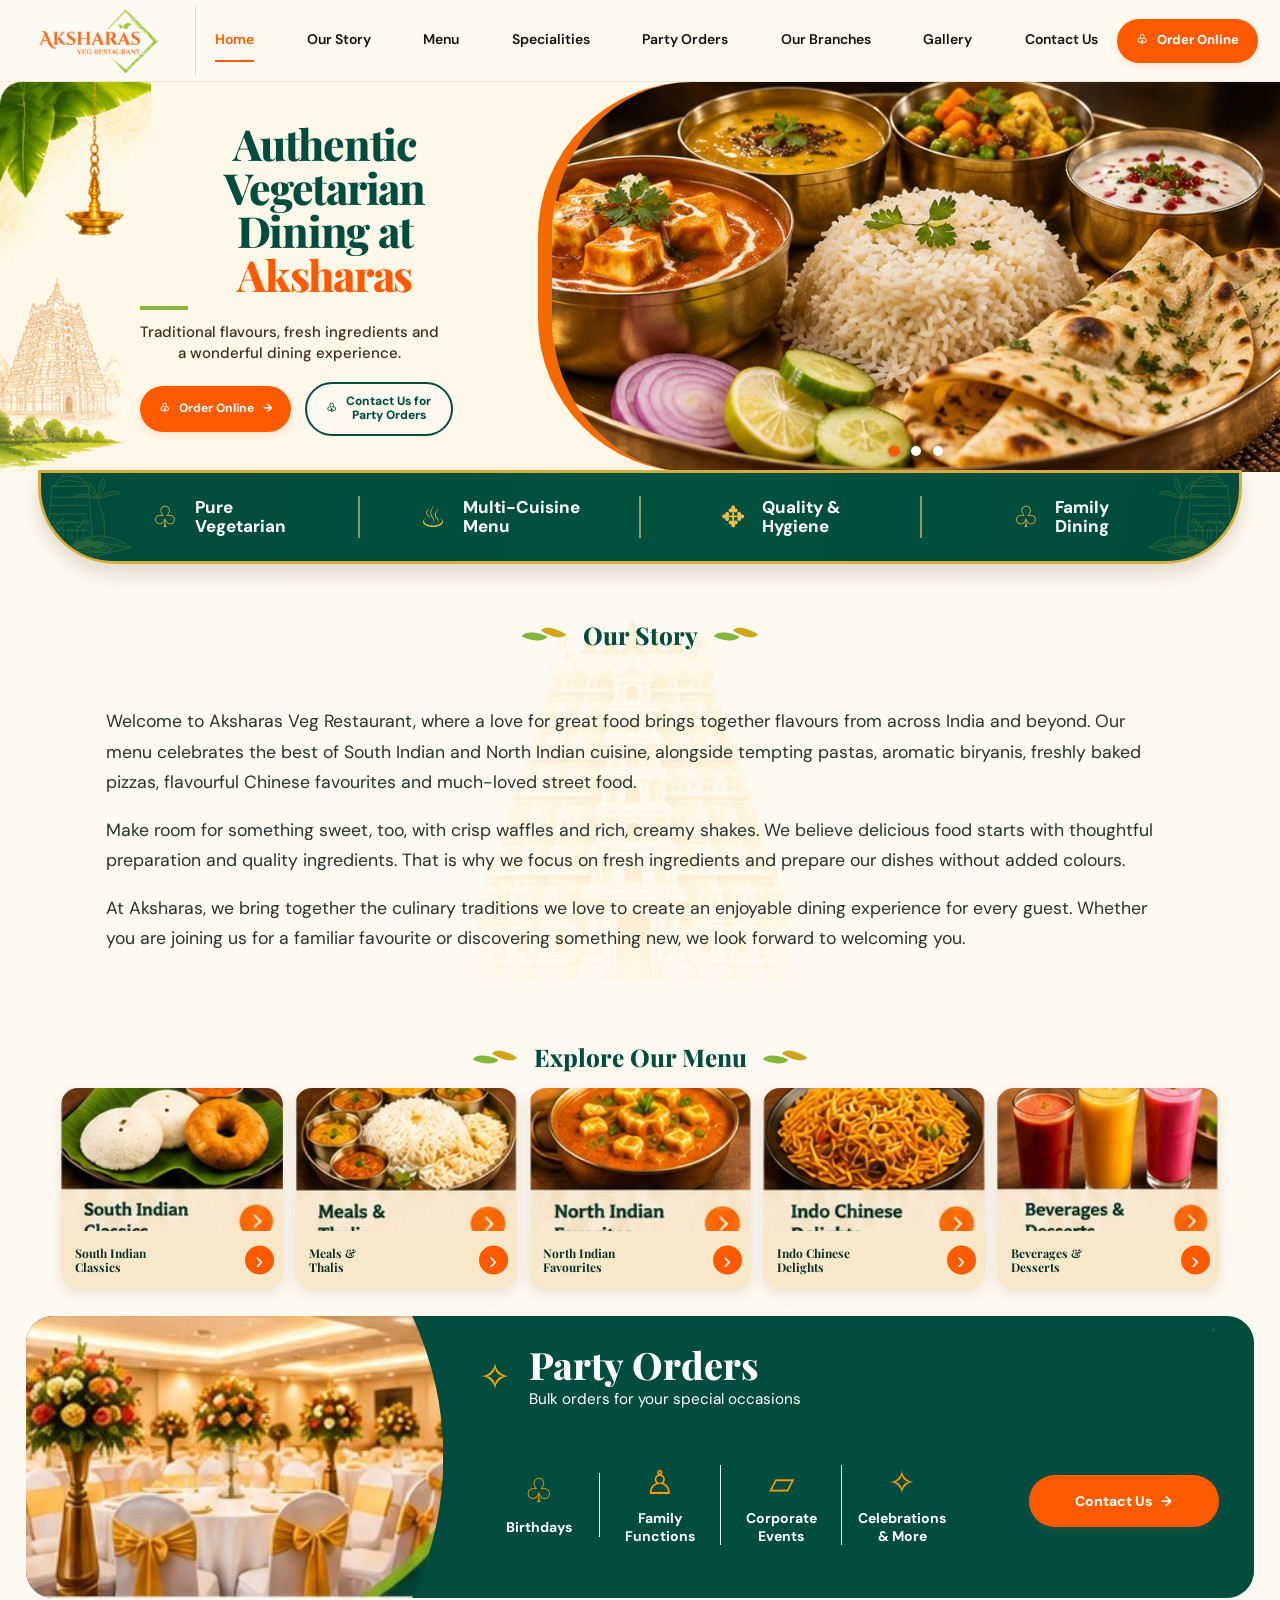
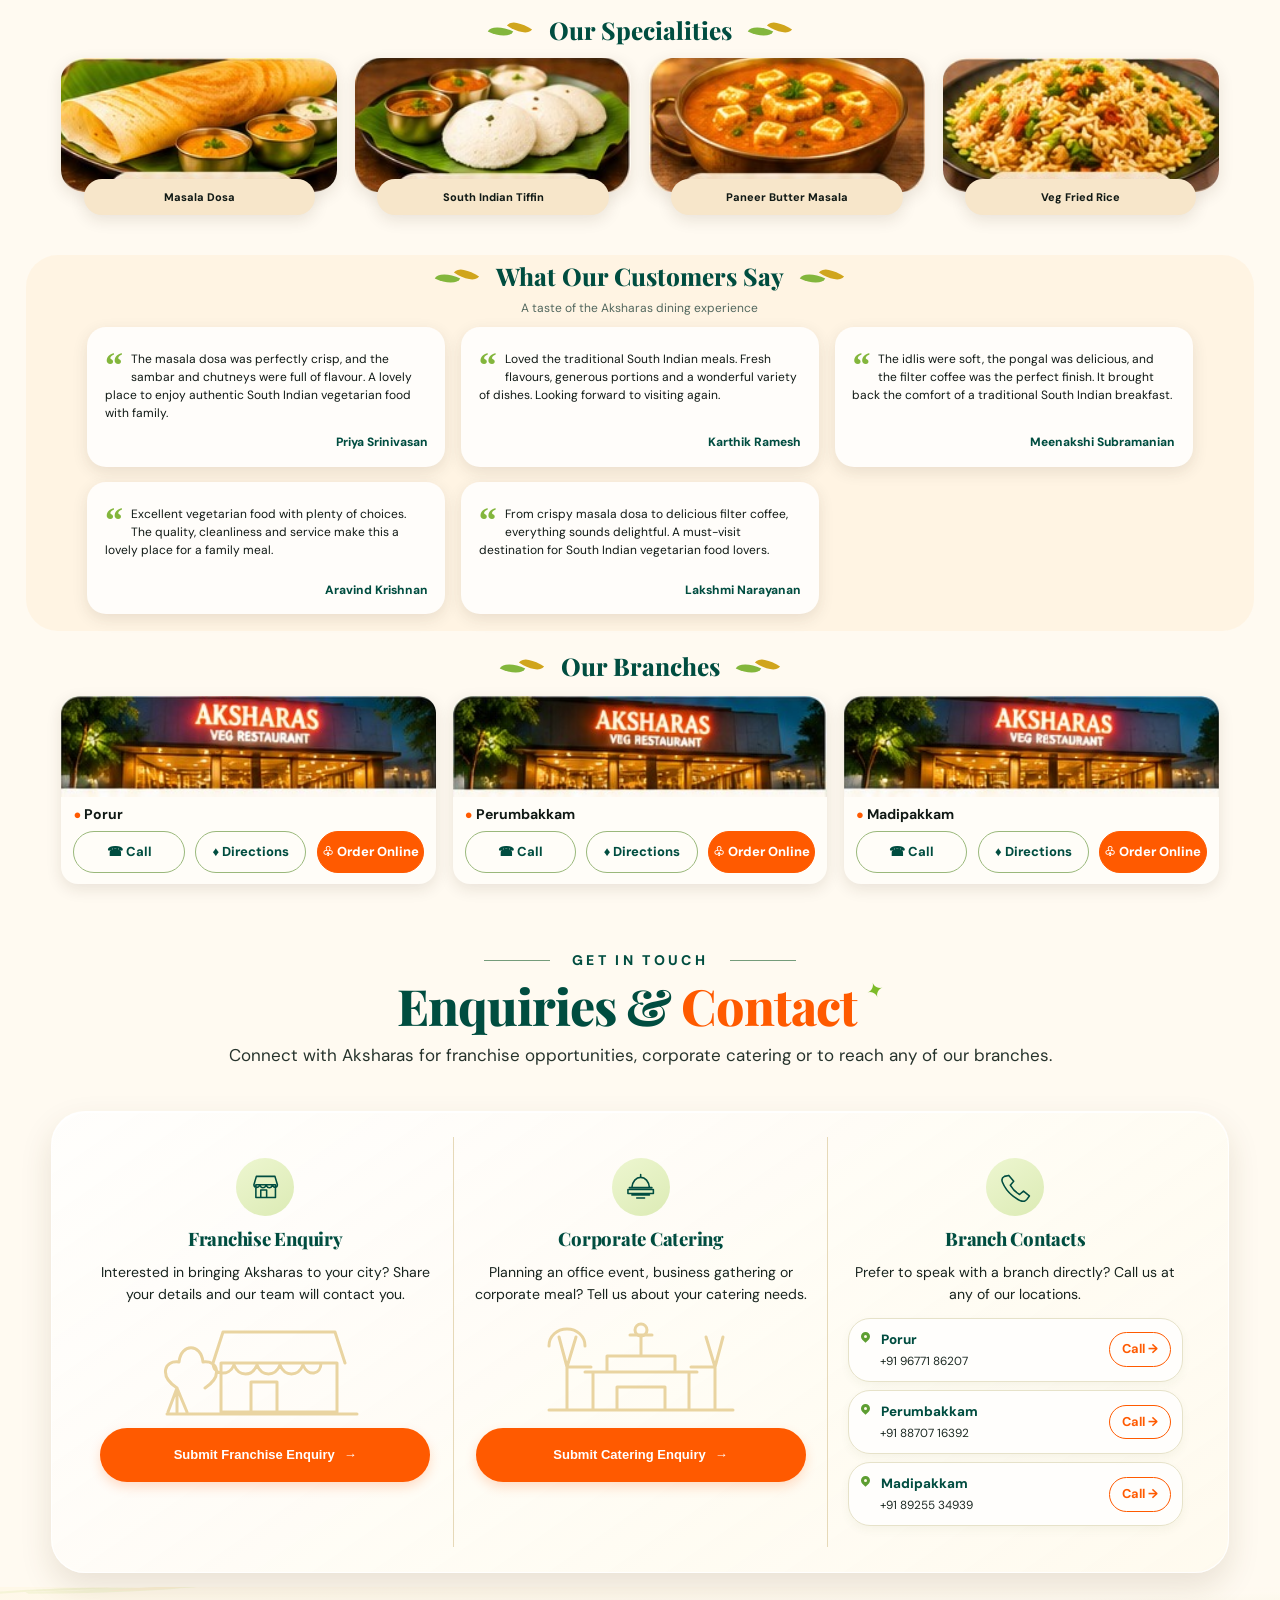
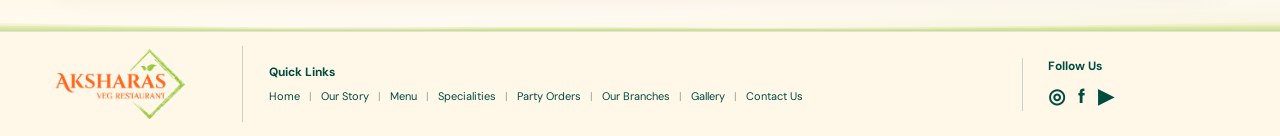
==== commit 4cc74f89: "Add files via upload" ====
--- a/index.html
+++ b/index.html
@@ -20,7 +20,7 @@
 </header>
 <main>
   <section class="hero" id="home">
-    <div class="hero-copy"><h1>Authentic<br>Vegetarian Dining<br>at <em>Aksharas</em></h1><span class="green-rule"></span><p>Traditional flavours, fresh ingredients and<br class="desktop-only"> a wonderful dining experience.</p>
+    <div class="hero-copy"><h1>Authentic Vegetarian<br>Dining at<br><em>Aksharas</em></h1><span class="green-rule"></span><p>Traditional flavours, fresh ingredients and<br class="desktop-only"> a wonderful dining experience.</p>
       <div class="hero-buttons"><a class="order-btn order-online-trigger" href="#order-online-popup">♧ <span>Order Online</span> <b>→</b></a><a class="party-outline" href="#contact">♧ <span>Contact Us for<br>Party Orders</span></a></div>
     </div>
     <div class="hero-visual" aria-label="Aksharas food highlights slideshow">
--- a/styles.css
+++ b/styles.css
@@ -1645,3 +1645,37 @@
  .hero-copy{background-color:#fff8e9!important;background-image:url("assets/hero-prototype-ornaments.svg")!important;background-size:100% 100%!important;background-position:left top!important}
  .hero-copy:before,.hero-copy:after{display:none!important}
 }
+
+/* V43 – use the approved prototype's original left-side artwork composition.
+   This includes the top-left banana leaves, hanging brass lamp, pale temple
+   line-art and lower-left green ground flourish as one blended transparent asset. */
+@media (min-width:681px){
+  .hero-copy{
+    background-color:#fff8e9 !important;
+    background-image:url("assets/hero-approved-left-decor.png") !important;
+    background-repeat:no-repeat !important;
+    background-position:left center !important;
+    background-size:auto 100% !important;
+    padding-left:26% !important;
+    padding-right:2.2vw !important;
+    position:relative !important;
+  }
+  .hero-copy::before,.hero-copy::after{content:none!important;display:none!important}
+}
+@media (max-width:680px){
+  .hero-copy{background-image:none!important;background-color:#fff8e9!important;padding-left:7%!important}
+}
+
+/* V45: keep the approved three-line hero headline and center-align the hero copy */
+.hero-copy{align-items:center;text-align:center}
+.hero h1{text-align:center;width:100%}
+.green-rule{margin:14px auto 11px}
+.hero-copy>p{margin-left:auto;margin-right:auto}
+.hero-buttons{justify-content:center}
+@media(max-width:760px){
+  .hero-copy{align-items:center;text-align:center}
+  .hero h1{text-align:center}
+  .green-rule{margin:10px auto 8px}
+  .hero-copy>p{margin-left:auto;margin-right:auto}
+  .hero-buttons{justify-content:center}
+}
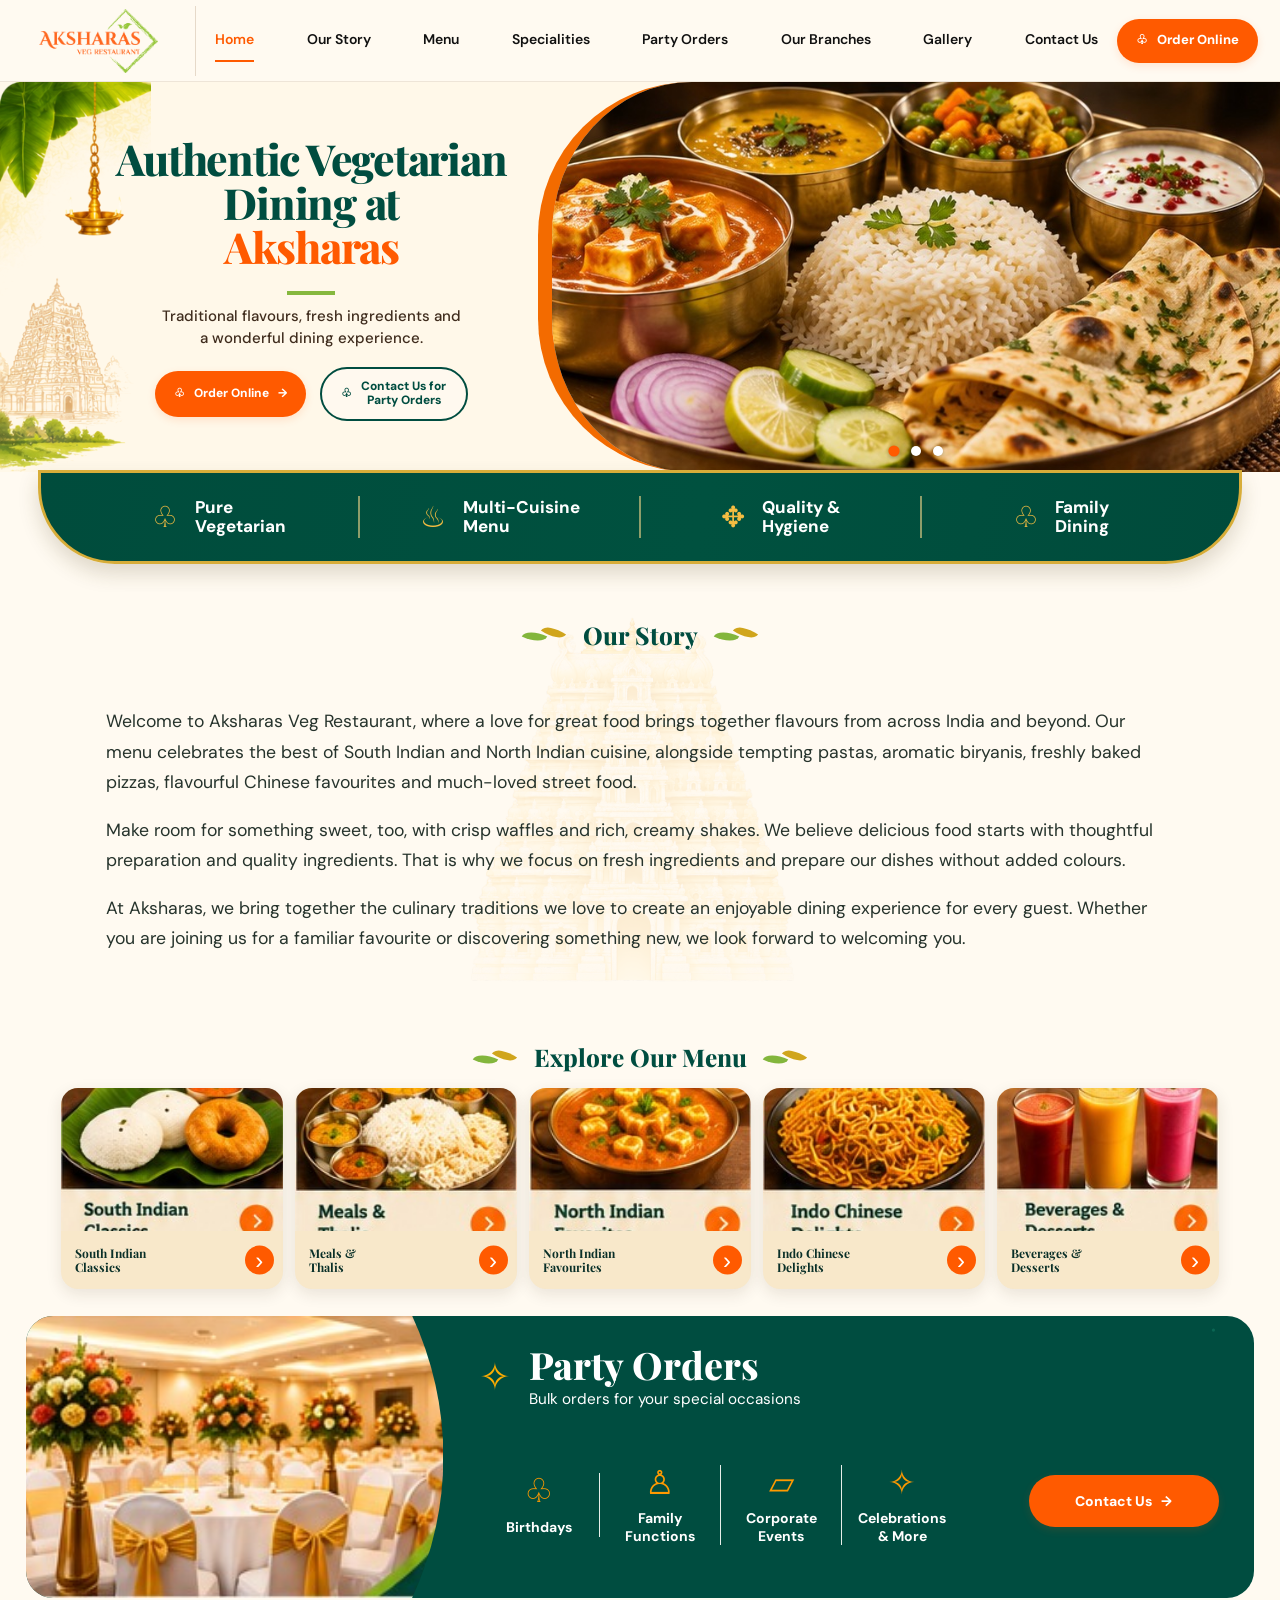
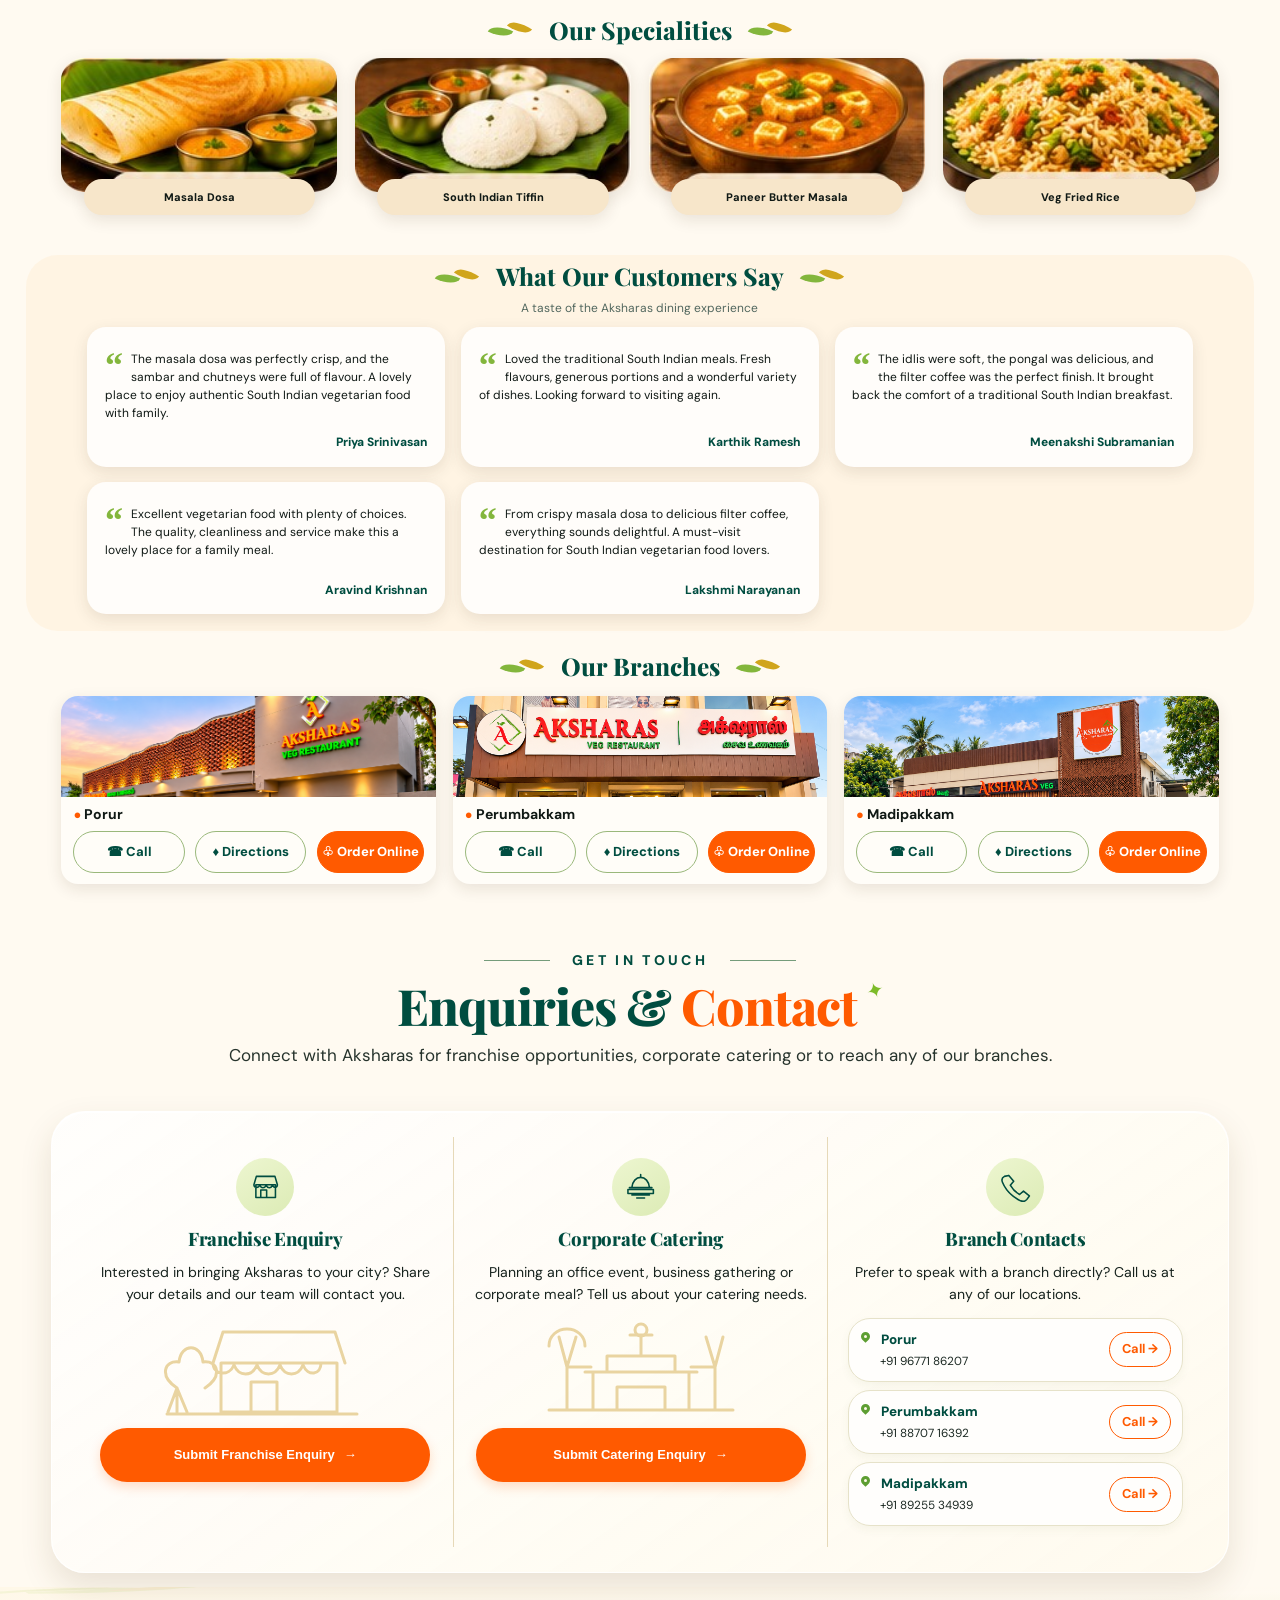
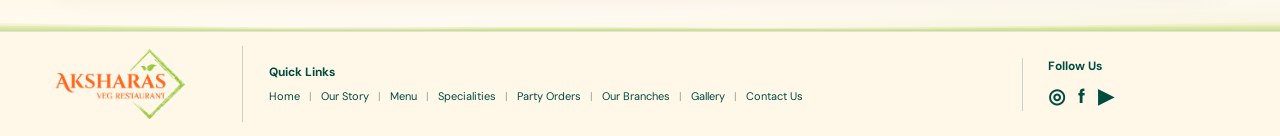
==== commit ace8ef7b: "Add files via upload" ====
--- a/index.html
+++ b/index.html
@@ -83,9 +83,9 @@
     </div>
   </section>
   <section class="branches section" id="branches"><div class="section-title"><span></span><h2>Our Branches</h2><span></span></div><div class="branch-grid">
-    <article class="branch-card"><img src="assets/branch-porur.jpg" alt="Aksharas restaurant branch"><div class="branch-details"><h3><i>●</i> Porur</h3><div class="branch-actions"><a href="tel:+919677186207">☎ Call</a><a href="https://www.google.com/maps/search/?api=1&query=Aksharas+Veg+Restaurant+Porur+Chennai" target="_blank" rel="noopener">♦ Directions</a><a class="order-mini order-online-trigger" href="#order-online-popup">♧ Order Online</a></div></div></article>
-    <article class="branch-card"><img src="assets/branch-perumbakkam.jpg" alt="Aksharas restaurant branch"><div class="branch-details"><h3><i>●</i> Perumbakkam</h3><div class="branch-actions"><a href="tel:+918870716392">☎ Call</a><a href="https://www.google.com/maps/search/?api=1&query=Aksharas+Veg+Restaurant+Perumbakkam+Chennai" target="_blank" rel="noopener">♦ Directions</a><a class="order-mini order-online-trigger" href="#order-online-popup">♧ Order Online</a></div></div></article>
-    <article class="branch-card"><img src="assets/branch-madipakkam.jpg" alt="Aksharas restaurant branch"><div class="branch-details"><h3><i>●</i> Madipakkam</h3><div class="branch-actions"><a href="tel:+918925534939">☎ Call</a><a href="https://www.google.com/maps/search/?api=1&query=Aksharas+Veg+Restaurant+Madipakkam+Chennai" target="_blank" rel="noopener">♦ Directions</a><a class="order-mini order-online-trigger" href="#order-online-popup">♧ Order Online</a></div></div></article>
+    <article class="branch-card"><img src="assets/branch-porur.webp" alt="Aksharas Porur restaurant exterior"><div class="branch-details"><h3><i>●</i> Porur</h3><div class="branch-actions"><a href="tel:+919677186207">☎ Call</a><a href="https://www.google.com/maps/search/?api=1&query=Aksharas+Veg+Restaurant+Porur+Chennai" target="_blank" rel="noopener">♦ Directions</a><a class="order-mini order-online-trigger" href="#order-online-popup">♧ Order Online</a></div></div></article>
+    <article class="branch-card"><img src="assets/branch-perumbakkam.webp" alt="Aksharas Perumbakkam restaurant exterior"><div class="branch-details"><h3><i>●</i> Perumbakkam</h3><div class="branch-actions"><a href="tel:+918870716392">☎ Call</a><a href="https://www.google.com/maps/search/?api=1&query=Aksharas+Veg+Restaurant+Perumbakkam+Chennai" target="_blank" rel="noopener">♦ Directions</a><a class="order-mini order-online-trigger" href="#order-online-popup">♧ Order Online</a></div></div></article>
+    <article class="branch-card"><img src="assets/branch-madipakkam.webp" alt="Aksharas Madipakkam restaurant exterior"><div class="branch-details"><h3><i>●</i> Madipakkam</h3><div class="branch-actions"><a href="tel:+918925534939">☎ Call</a><a href="https://www.google.com/maps/search/?api=1&query=Aksharas+Veg+Restaurant+Madipakkam+Chennai" target="_blank" rel="noopener">♦ Directions</a><a class="order-mini order-online-trigger" href="#order-online-popup">♧ Order Online</a></div></div></article>
   </div></section>
 
   <section class="contact-section section" id="contact">
--- a/styles.css
+++ b/styles.css
@@ -1679,3 +1679,43 @@
   .hero-copy>p{margin-left:auto;margin-right:auto}
   .hero-buttons{justify-content:center}
 }
+
+/* V46: balance the hero text block so the approved headline stays on its
+   intended three lines without changing its type size, colour or weight. */
+@media (min-width:681px){
+  .hero-copy{
+    padding-left:18% !important;
+    padding-right:2.2% !important;
+    align-items:center !important;
+    text-align:center !important;
+  }
+  .hero h1{
+    width:100% !important;
+    max-width:none !important;
+    white-space:nowrap !important;
+    text-align:center !important;
+  }
+  .hero .green-rule{margin:14px auto 11px !important}
+  .hero-copy>p{
+    width:100% !important;
+    max-width:100% !important;
+    text-align:center !important;
+    margin-left:auto !important;
+    margin-right:auto !important;
+  }
+  .hero-buttons{width:100%;justify-content:center !important}
+}
+@media (min-width:681px) and (max-width:1120px){
+  .hero-copy{padding-left:14% !important;padding-right:2% !important}
+  .hero h1{font-size:clamp(34px,4vw,46px) !important}
+}
+
+/* V47: remove decorative temple, tree and leaf artwork from both ends of the
+   green benefits strip. Keep the strip's green background, gold border,
+   benefit icons, labels, separators, dimensions and spacing unchanged. */
+.benefits::before,
+.benefits::after{
+  content:none !important;
+  display:none !important;
+  background-image:none !important;
+}
